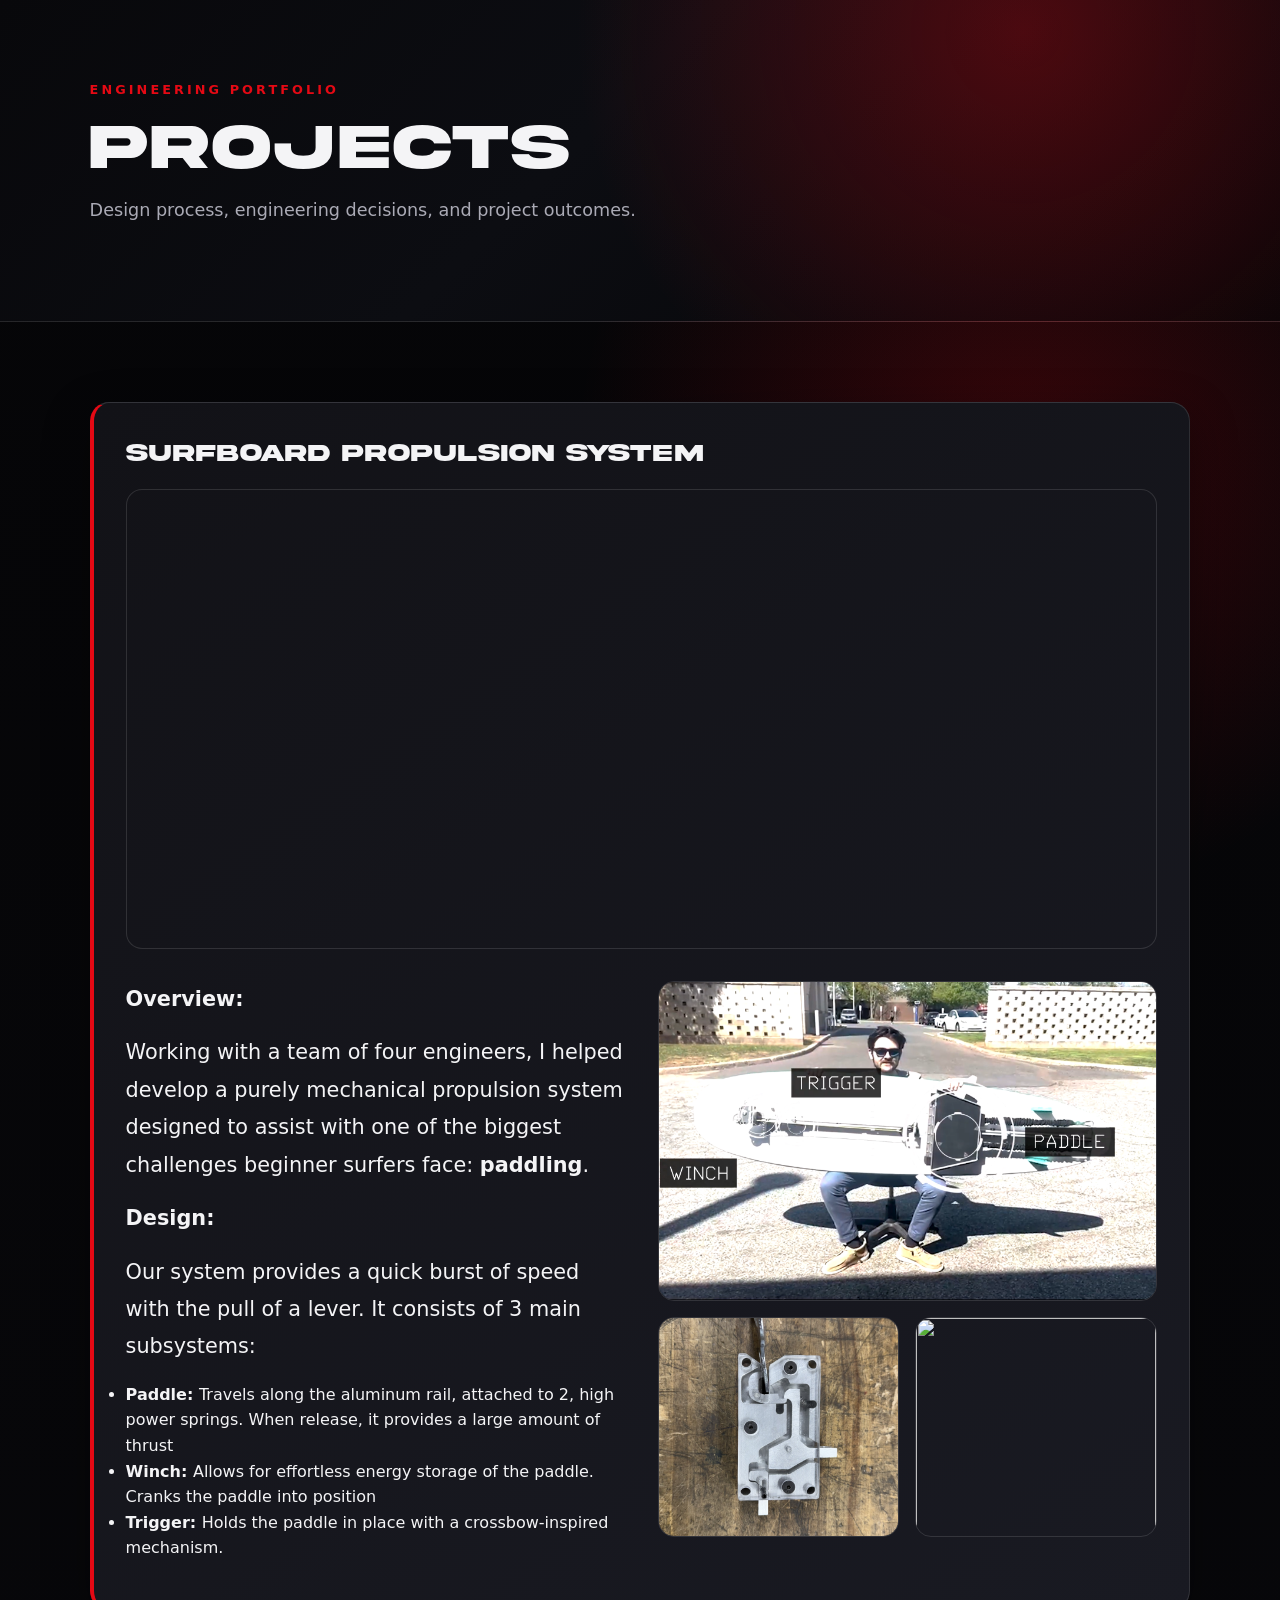
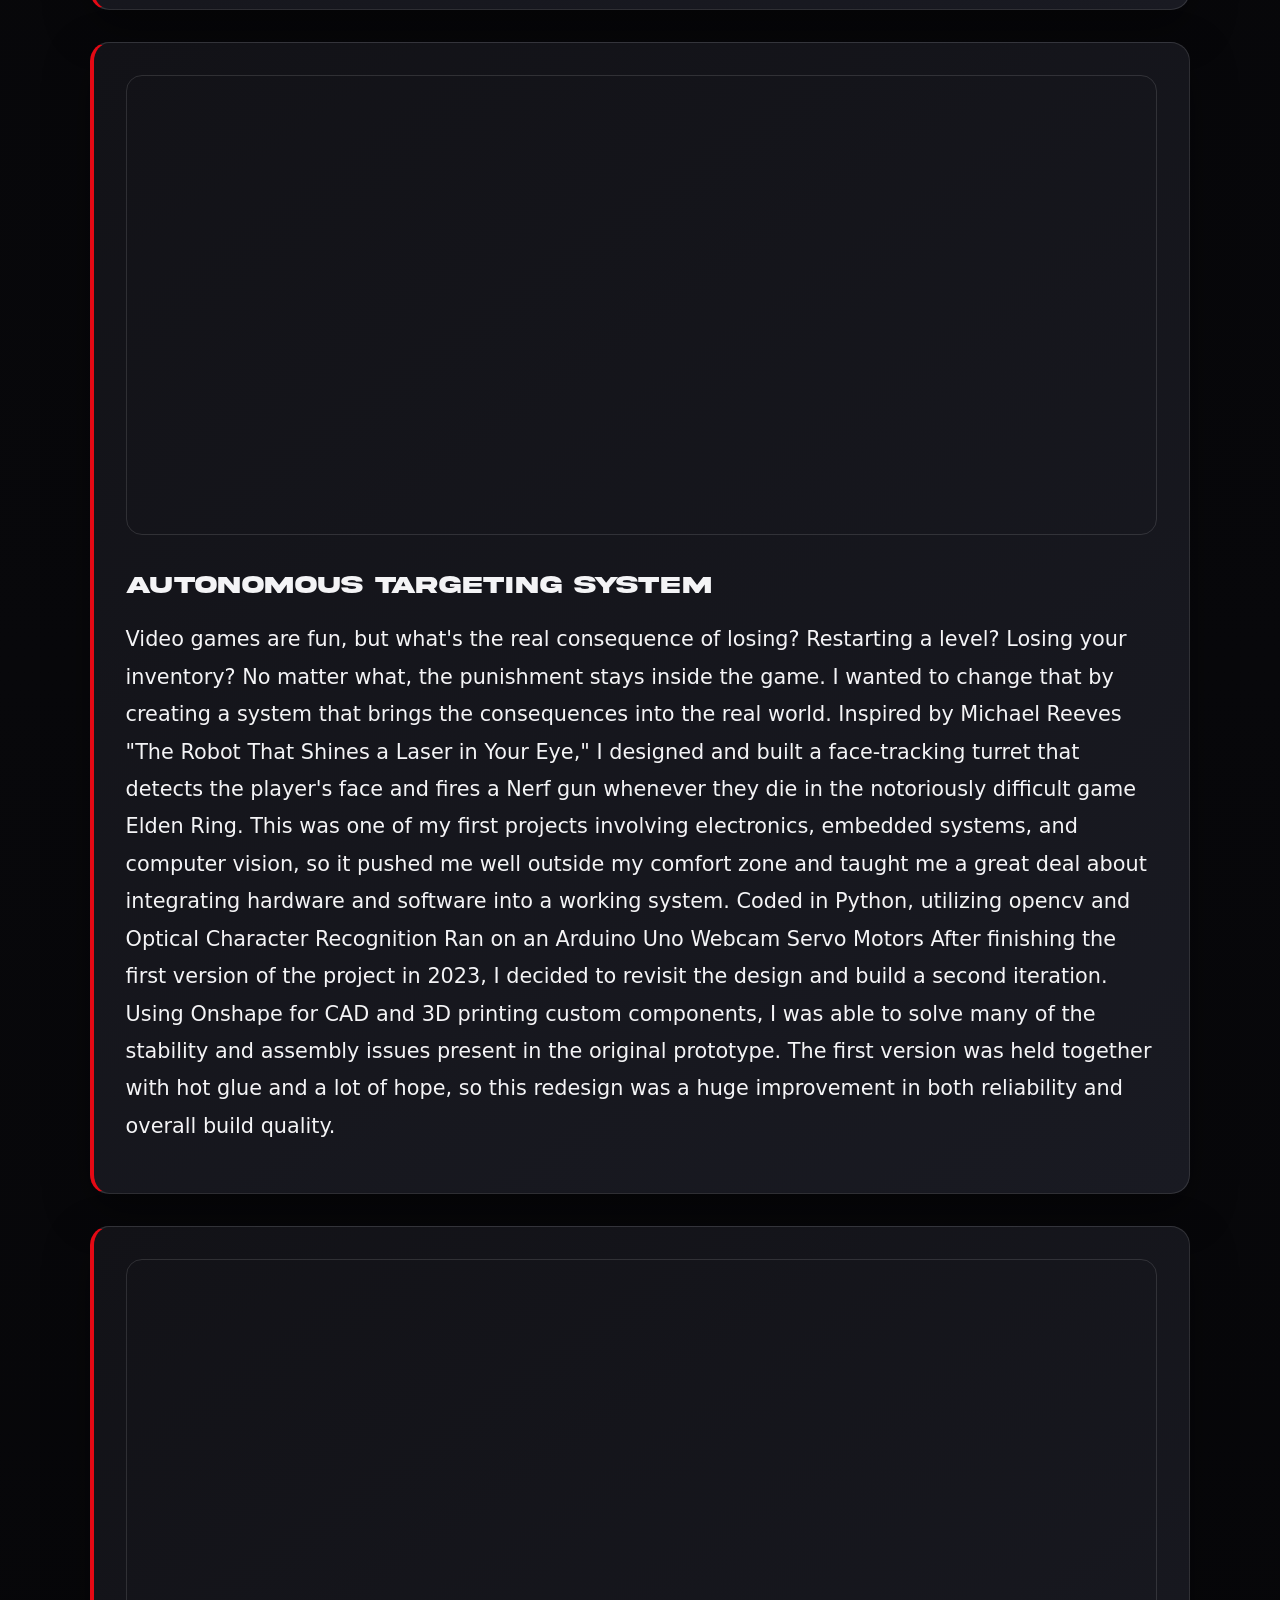
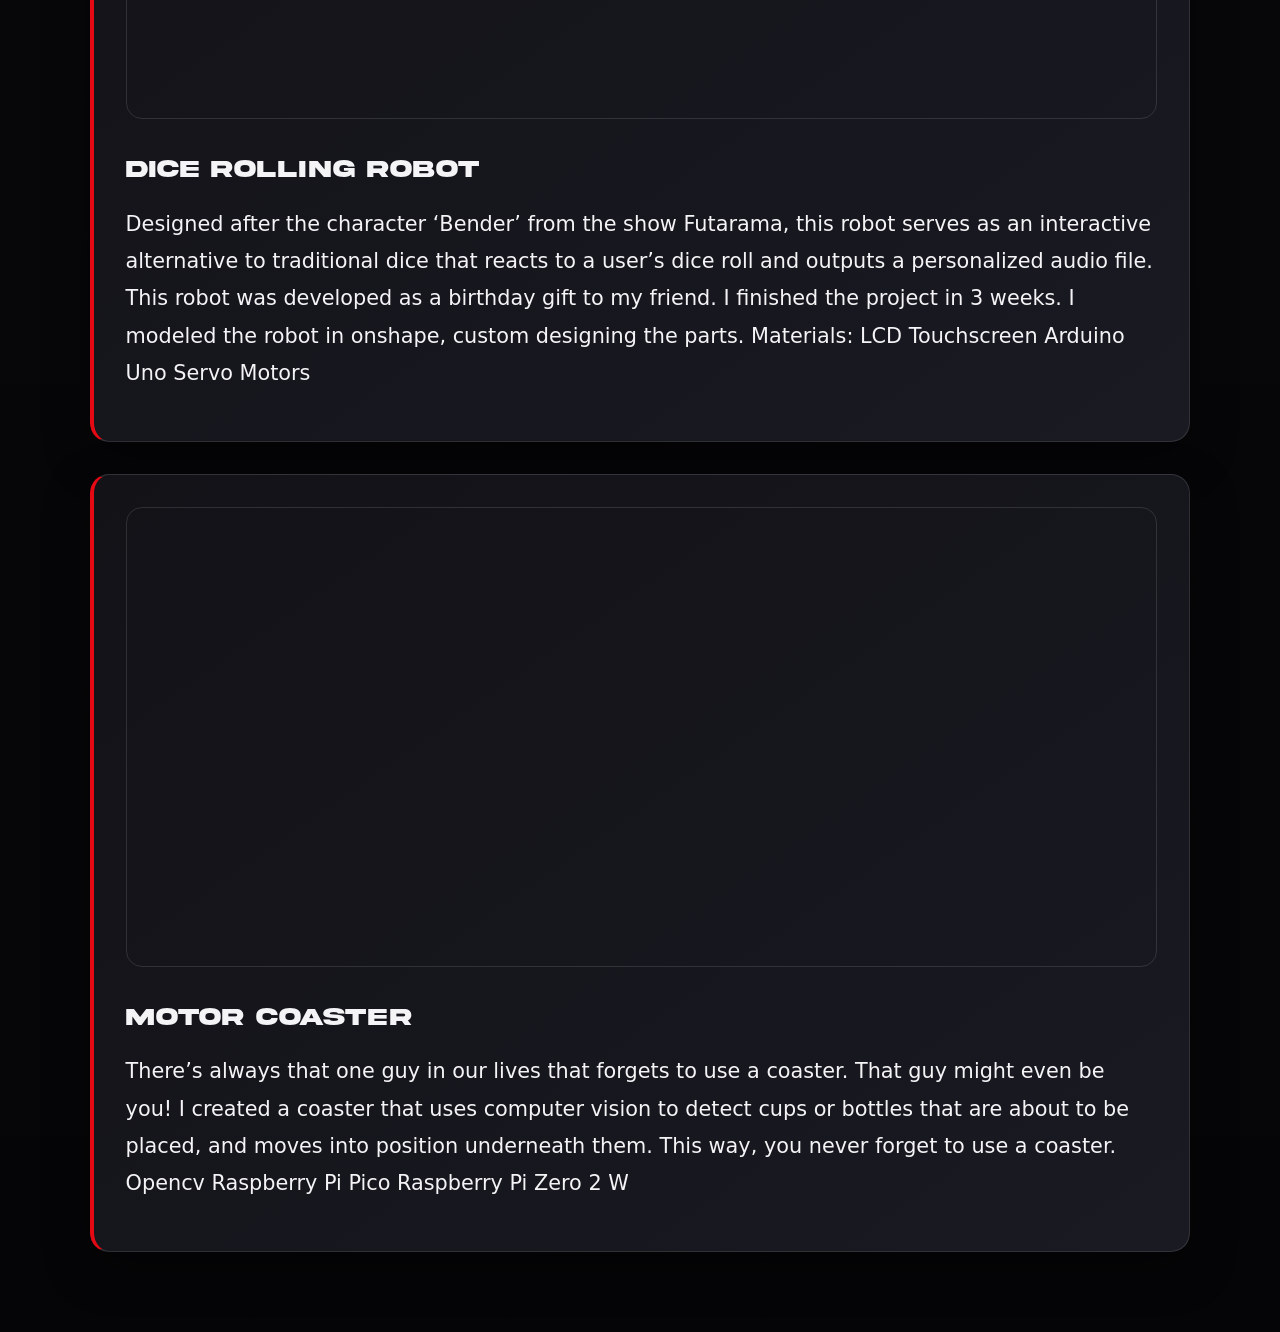
==== projects.html @ 2769101b "ProjectsPage" ====
<!DOCTYPE html>
<html lang="en">
<head>
    <meta charset="UTF-8">
    <meta name="viewport" content="width=device-width, initial-scale=1.0">
    <title>Project Details</title>
    <link rel="stylesheet" href="style.css">
</head>


<body>
    <header class="projects-hero">
    <div class="hero-content">
        <p class="eyebrow">Engineering Portfolio</p>
        <h1>Projects</h1>
        <p>Design process, engineering decisions, and project outcomes.</p>
    </div>

    
</header>
    <main class="project-details-page">

        <section class="project-detail" id="surfboard">
            <h2>Surfboard Propulsion System</h2>

             <div class="project-banner surfboard-banner"></div>

             <div class="project-content">

                 <div class="project-text">

            
            
             <p> <strong>
                Overview:
                </strong></p>

            <p>Working with a team of four engineers, I helped develop a purely mechanical propulsion system designed to assist with one of the biggest challenges beginner surfers face: <strong>paddling</strong>.
                </p>
            <p> <strong> Design: </strong> </p>

            <p>Our system provides a quick burst of speed with the pull of a lever. It consists of 3 main subsystems: 
               </p>

            <ul>
                <li>
                    <strong>Paddle: </strong> Travels along the aluminum rail, attached to 2, high power springs. When release, it provides a large amount of thrust
                </li>

                <li>
                    <strong>Winch: </strong> Allows for effortless energy storage of the paddle. Cranks the paddle into position 
                </li>

                <li>
                    <strong>Trigger: </strong> Holds the paddle in place with a crossbow-inspired mechanism.
                </li>

                </p>

            <p>
                </p>

                </div>

        <div class="project-media">

            <img class="img-subsystems" src="images/surfboard_subsystems.png">

            <img class="img-trigger" src="images/trigger.png">

            <img class="img-testing" src="images/testing.jpg">

        </div>

    </div>

</section>
        </section>

        <section class="project-detail" id="targeting">
            <div class = project-banner targeting-banner></div>
            <h2>Autonomous Targeting System</h2>
            <p>Video games are fun, but what's the real consequence of losing? Restarting a level? Losing your inventory? No matter what, the punishment stays inside the game. I wanted to change that by creating a system that brings the consequences into the real world. 
                Inspired by Michael Reeves "The Robot That Shines a Laser in Your Eye," I designed and built a face-tracking turret that detects the player's face and fires a Nerf gun whenever they die in the notoriously difficult game Elden Ring. This was one of my first projects involving electronics, embedded systems, and computer vision, so it pushed me well outside my comfort zone and taught me a great deal about integrating hardware and software into a working system.
                Coded in Python, utilizing opencv and Optical Character Recognition
                Ran on an Arduino Uno
                Webcam
                Servo Motors
                After finishing the first version of the project in 2023, I decided to revisit the design and build a second iteration. Using Onshape for CAD and 3D printing custom components, I was able to solve many of the stability and assembly issues present in the original prototype. The first version was held together with hot glue and a lot of hope, so this redesign was a huge improvement in both reliability and overall build quality.
</p>
        </section>

        <section class="project-detail" id="dice">
            <div class="project-banner dice-banner"></div>
            <h2>Dice Rolling Robot</h2>
            <p>Designed after the character ‘Bender’ from the show Futarama, this robot serves as an interactive alternative to traditional dice that reacts to a user’s dice roll and outputs a personalized audio file. 
                This robot was developed as a birthday gift to my friend. 
                I finished the project in 3 weeks. 
                I modeled the robot in onshape, custom designing the parts.
                Materials:
                LCD Touchscreen
                Arduino Uno
                Servo Motors
                </p>
        </section>

        <section class="project-detail" id="coaster">
            <div class="project-banner coaster-banner"></div>
            <h2>Motor Coaster</h2>
            <p>There’s always that one guy in our lives that forgets to use a coaster. That guy might even be you! I created a coaster that uses computer vision to detect cups or bottles that are about to be placed, and moves into position underneath them. This way, you never forget to use a coaster.
Opencv
Raspberry Pi Pico
Raspberry Pi Zero 2 W
</p>
        </section>

    </main>
</body>
</html>
---- style.css ----
/*
  AKIRA FONT SETUP
  Put your font file here:
  fonts/Akira Expanded Demo.otf

  The filename must match exactly.
*/
@font-face {
  font-family: 'Akira';
  src: url('./fonts/Akira Expanded Demo.otf') format('opentype');
  font-weight: normal;
  font-style: normal;
  font-display: swap;
}

:root {
  --bg: #050507;
  --panel: #101014;
  --panel-2: #17171d;
  --text: #f4f4f6;
  --muted: #aaaab5;
  --red: #e50914;
  --red-dark: #5d0208;
  --line: rgba(255,255,255,0.12);
  --font-display: 'Akira', Impact, Haettenschweiler, 'Arial Black', sans-serif;
  --font-body: Inter, system-ui, -apple-system, BlinkMacSystemFont, 'Segoe UI', sans-serif;
}

* {
  box-sizing: border-box;
  margin: 0;
  padding: 0;
}

html {
  scroll-behavior: smooth;
}

body {
  font-family: var(--font-body);
  background:
    radial-gradient(circle at 80% 10%, rgba(229, 9, 20, 0.22), transparent 28rem),
    linear-gradient(180deg, #050507 0%, #08080b 50%, #050507 100%);
  color: var(--text);
  line-height: 1.6;
}

a {
  color: inherit;
  text-decoration: none;
}

/* HERO */

.hero {
  min-height: 100vh;
  padding: 2rem 7vw 4rem;
  display: flex;
  flex-direction: column;
  justify-content: space-between;
  background:
    radial-gradient(circle at 80% 10%, rgba(229, 9, 20, 0.3), transparent 28rem),
    linear-gradient(135deg, #08080b 0%, #0c0d12 45%, #050507 100%);
  border-bottom: 1px solid var(--line);
}

.nav {
  display: flex;
  justify-content: space-between;
  align-items: center;
  gap: 1rem;
}

.nav h1 {
  font-family: var(--font-display);
  font-size: clamp(1.15rem, 2vw, 1.6rem);
  letter-spacing: 0.08em;
  text-transform: uppercase;
}

.nav a {
  color: var(--red);
  text-transform: uppercase;
  letter-spacing: 0.2em;
  font-size: 0.8rem;
  font-weight: 800;
}

.hero-content {
  max-width: 720px;
  margin: auto 0 2rem;
}

.eyebrow {
  color: var(--red);
  text-transform: uppercase;
  letter-spacing: 0.24em;
  font-size: 0.8rem;
  font-weight: 800;
  margin-bottom: 1rem;
}

.hero h2 {
  font-family: var(--font-display);
  font-size: clamp(2.2rem, 4vw, 3.4rem);
  line-height: 1.05;
  margin-bottom: 1rem;
  text-transform: uppercase;
}

.hero-content p:last-child {
  color: var(--muted);
  font-size: 1.05rem;
  max-width: 640px;
}

/* PROJECTS */

.projects-section {
  padding: 5rem 7vw 3rem;
}

.section-heading {
  margin-bottom: 2rem;
}

.section-heading h2 {
  font-family: var(--font-display);
  font-size: clamp(1.8rem, 3.2vw, 2.6rem);
  margin-top: 0.5rem;
  text-transform: uppercase;
}

.project-grid {
  display: grid;
  grid-template-columns: repeat(2, minmax(0, 1fr));
  gap: 1.25rem;
  max-width: 1200px;
  margin: 0 auto;
}

.project-card {
  position: relative;
  display: flex;
  flex-direction: column;
  min-height: auto;
  background: linear-gradient(145deg, #121217 0%, #191a22 100%);
  border: 1px solid rgba(255,255,255,0.1);
  border-left: 4px solid var(--red);
  border-radius: 1.2rem;
  overflow: hidden;
  box-shadow: 0 16px 46px rgba(0, 0, 0, 0.35);
  transition: transform 0.25s ease, border-color 0.25s ease, box-shadow 0.25s ease;
}

.project-card::before {
  content: '';
  position: absolute;
  inset: 0;
  z-index: 4;
  background:
    linear-gradient(135deg, rgba(255,255,255,0.05), transparent 35%),
    repeating-linear-gradient(
      45deg,
      rgba(229, 9, 20, 0.1) 0 1px,
      transparent 1px 12px
    );
  mix-blend-mode: screen;
  opacity: 0.9;
  pointer-events: none;
}

.project-card:hover {
  transform: translateY(-8px);
  border-color: rgba(229, 9, 20, 0.65);
  box-shadow: 0 24px 70px rgba(0,0,0,0.55), 0 0 40px rgba(229,9,20,0.24);
}

/* Image panel */

.project-image {
  position: relative;
  height: 270px;
  margin: 1rem 1rem 0;
  overflow: hidden;
  isolation: isolate;
  border: 1px solid rgba(255,255,255,0.12);
  border-radius: 1rem 1rem 0.8rem 0.8rem;
  background:
    linear-gradient(135deg, rgba(229, 9, 20, 0.22), transparent 60%),
    repeating-linear-gradient(45deg, #17171f 0 14px, #101016 14px 28px);
  box-shadow:
    inset 0 0 0 1px rgba(255,255,255,0.04),
    0 10px 24px rgba(0, 0, 0, 0.24);
}

.project-gallery {
  position: absolute;
  inset: 0;
  display: grid;
  grid-template-columns: repeat(3, 1fr);
  z-index: 1;
}

.project-gallery img {
  width: 100%;
  height: 100%;
  object-fit: cover;
  display: block;
}

/* Red/dark overlay over the images */
.project-image::before {
  content: "";
  position: absolute;
  inset: 0;
  z-index: 2;
  background:
    linear-gradient(
      115deg,
      rgba(229,9,20,.72) 0%,
      rgba(120,10,25,.45) 45%,
      rgba(8,8,12,.82) 100%
    );
  pointer-events: none;
  transition: opacity 0.25s ease;
}

/* Diagonal stripe overlay */
.project-image::after {
  content: "";
  position: absolute;
  inset: 0;
  z-index: 3;
  background:
    repeating-linear-gradient(
      45deg,
      rgba(255,255,255,.05) 0px,
      rgba(255,255,255,.05) 12px,
      transparent 12px,
      transparent 28px
    );
  pointer-events: none;
  transition: opacity 0.25s ease;
}

.project-image span {
  position: absolute;
  left: 24px;
  bottom: 20px;
  z-index: 5;
  font-family: var(--font-display);
  font-size: 0.95rem;
  letter-spacing: 0.14em;
  text-transform: uppercase;
  color: #fff;
}

/* Shared project card GIF hover behavior
   - Side still images show by default.
   - Side animated GIFs fade in on card hover.
   - The red gradient and diagonal stripe overlay fade out on card hover.
   This is the same behavior originally used on the dice roller card,
   now applied to every project card that uses the gallery-left/right classes.
*/

.project-card .project-gallery {
  grid-template-columns: repeat(3, 1fr);
}

.project-card .gallery-left-still,
.project-card .gallery-right-still,
.project-card .gallery-center,
.project-card .gallery-left-anim,
.project-card .gallery-right-anim {
  grid-row: 1;
  transition: opacity 0.25s ease, transform 0.25s ease;
}

.project-card .gallery-left-still,
.project-card .gallery-left-anim {
  grid-column: 1;
}

.project-card .gallery-center {
  grid-column: 2;
  object-fit: contain;
  padding: 0.35rem;
}

.surf-center {
  transform: scale(1.3) rotate(-25deg) translateX(-5px);
}

.dice-center {
  transform: scale(1.2) translateY(-15px);
}

.target-center {
  transform: scale(1.5) translateY(-15px);
}

.coaster-center {
  transform: scale(1.35) translateY(-10px) translateX(-5px);
}

.project-card .gallery-right-still,
.project-card .gallery-right-anim {
  grid-column: 3;
}

.project-card .gallery-left-anim,
.project-card .gallery-right-anim {
  opacity: 0;
}

.project-card:hover .gallery-left-still,
.project-card:hover .gallery-right-still {
  opacity: 0;
}

.project-card:hover .gallery-left-anim,
.project-card:hover .gallery-right-anim {
  opacity: 1;
}

.project-card:hover .project-image::before,
.project-card:hover .project-image::after {
  opacity: 0;
}

/* Project text */

.project-info {
  position: relative;
  z-index: 5;
  padding: 1.35rem 1.4rem 1.5rem;
}

.project-info h3 {
  font-family: var(--font-display);
  font-size: 1.2rem;
  line-height: 1.15;
  margin-bottom: 0.7rem;
  text-transform: uppercase;
}

.project-info p {
  color: var(--muted);
  margin-bottom: 0.9rem;
}

.project-info a {
  color: var(--red);
  text-transform: uppercase;
  letter-spacing: 0.16em;
  font-size: 0.8rem;
  font-weight: 800;
}


/* =========================
   SKILLS
========================= */

/* PROJECTS PAGE HEADER */

.projects-hero {
    padding: 5rem 7vw 4rem;
    border-bottom: 1px solid var(--line);

    background:
        radial-gradient(circle at 80% 10%, rgba(229, 9, 20, 0.3), transparent 28rem),
        linear-gradient(135deg, #08080b 0%, #0c0d12 45%, #050507 100%);
}

.projects-hero h1 {
    font-family: var(--font-display);
    font-size: clamp(2.5rem, 5vw, 4rem);
    text-transform: uppercase;
    line-height: 1;
    margin-bottom: 1rem;
}

.projects-hero p:last-child {
    color: var(--muted);
    max-width: 700px;
    font-size: 1.1rem;
}

.skills-section {
    padding: 5rem 7vw;
    border-top: 1px solid var(--line);
    margin-top: 2rem;
}

.skills-grid {
    max-width: 1200px;
    margin: 2rem auto 0;
}

.skill-card {
    background: linear-gradient(145deg, #121217 0%, #191a22 100%);
    border: 1px solid rgba(255,255,255,.1);
    border-left: 4px solid var(--red);
    border-radius: 1.2rem;
    padding: 2rem;
    box-shadow: 0 16px 46px rgba(0,0,0,.35);
}

.skill-card h3 {
    font-family: var(--font-display);
    font-size: 1.2rem;
    text-transform: uppercase;
    margin-bottom: 1.5rem;
}

.skill-card p {
    color: var(--muted);
    margin-bottom: 1rem;
    font-size: 1.5rem;
    line-height: 1.7;
}

.skill-card strong {
    color: var(--text);
}

/* FOOTER */

footer {
  padding: 2rem 7vw;
  color: var(--muted);
  border-top: 1px solid var(--line);
}

/* RESPONSIVE */

@media (max-width: 800px) {
  .hero {
    padding: 1.4rem 5vw 3rem;
  }

  .nav {
    flex-direction: column;
    align-items: flex-start;
  }

  .hero-content {
    margin-top: 2rem;
  }

  .projects-section,
  .details-section {
    padding-left: 5vw;
    padding-right: 5vw;
  }

  .project-grid {
    grid-template-columns: 1fr;
  }
}


/* PROJECT DETAILS PAGE */

.project-details-page {
    padding: 5rem 7vw;
    display: grid;
    gap: 2rem;
}

.project-details-page .project-detail {
    padding: 2rem;
    border: 1px solid rgba(255,255,255,0.12);
    border-left: 4px solid var(--red);
    border-radius: 1.2rem;
    background: linear-gradient(145deg, #121217 0%, #191a22 100%);
    box-shadow: 0 16px 46px rgba(0,0,0,.35);
}

.project-details-page .project-detail h2 {
    font-family: var(--font-display);
    text-transform: uppercase;
    margin-bottom: 1rem;
}

.project-details-page .project-detail p {
    
    font-size: 1.3rem;
    line-height: 1.8;
    margin-bottom: 1rem;
}

.project-banner {
    width: 100%;
    height: 460px;
    border-radius: 1rem;
    margin-bottom: 2rem;

    background-size: cover;
    background-position: center;
    background-repeat: no-repeat;

    border: 1px solid rgba(255,255,255,.12);
}

.surfboard-banner {
    background-image: url('./images/surfboard_banner.gif');
}


/* Project Detail Layouts  Columns*/

.project-content {
    display: grid;
    grid-template-columns: 1fr 1fr;
    gap: 2rem;
    align-items: start;
}

/* Project media */

.project-media {
    display: grid;
    grid-template-columns: repeat(2, 1fr);
    gap: 1rem;
}

.project-media img {
    width: 100%;
    margin-top: 0;
    border-radius: 1rem;
    border: 1px solid rgba(255,255,255,.12);
    object-fit: cover;
}

/* Individual image classes */

.img-subsystems {
    grid-column: 1 / -1;
    height: 320px;
}

.img-trigger {
    height: 220px;
}

.img-testing {
    height: 220px;
}

/* Add future images like:
.img-cad { grid-column: 1 / -1; height: 250px; }
.img-render { height: 200px; }
*/

/* LAYOUTS REMOVED */





.media-layout-a .media-small {
    height: 220px;
}
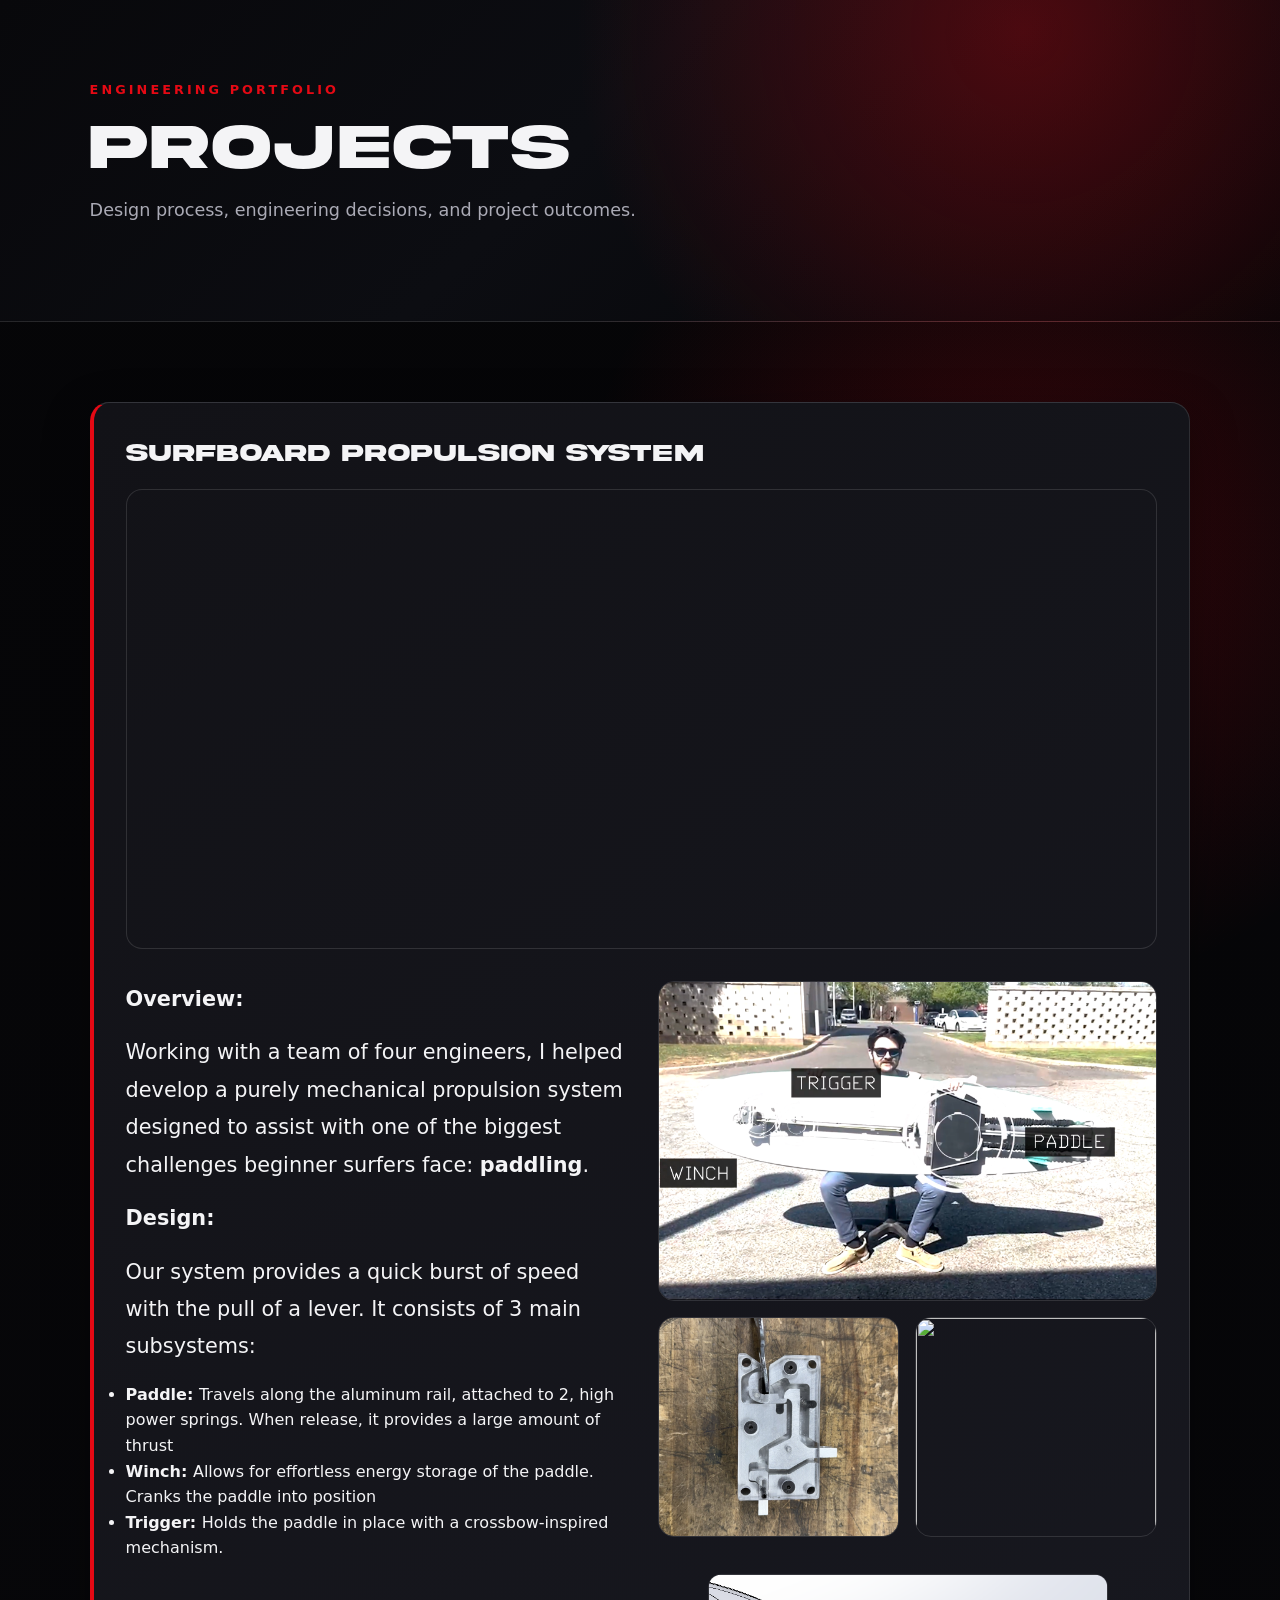
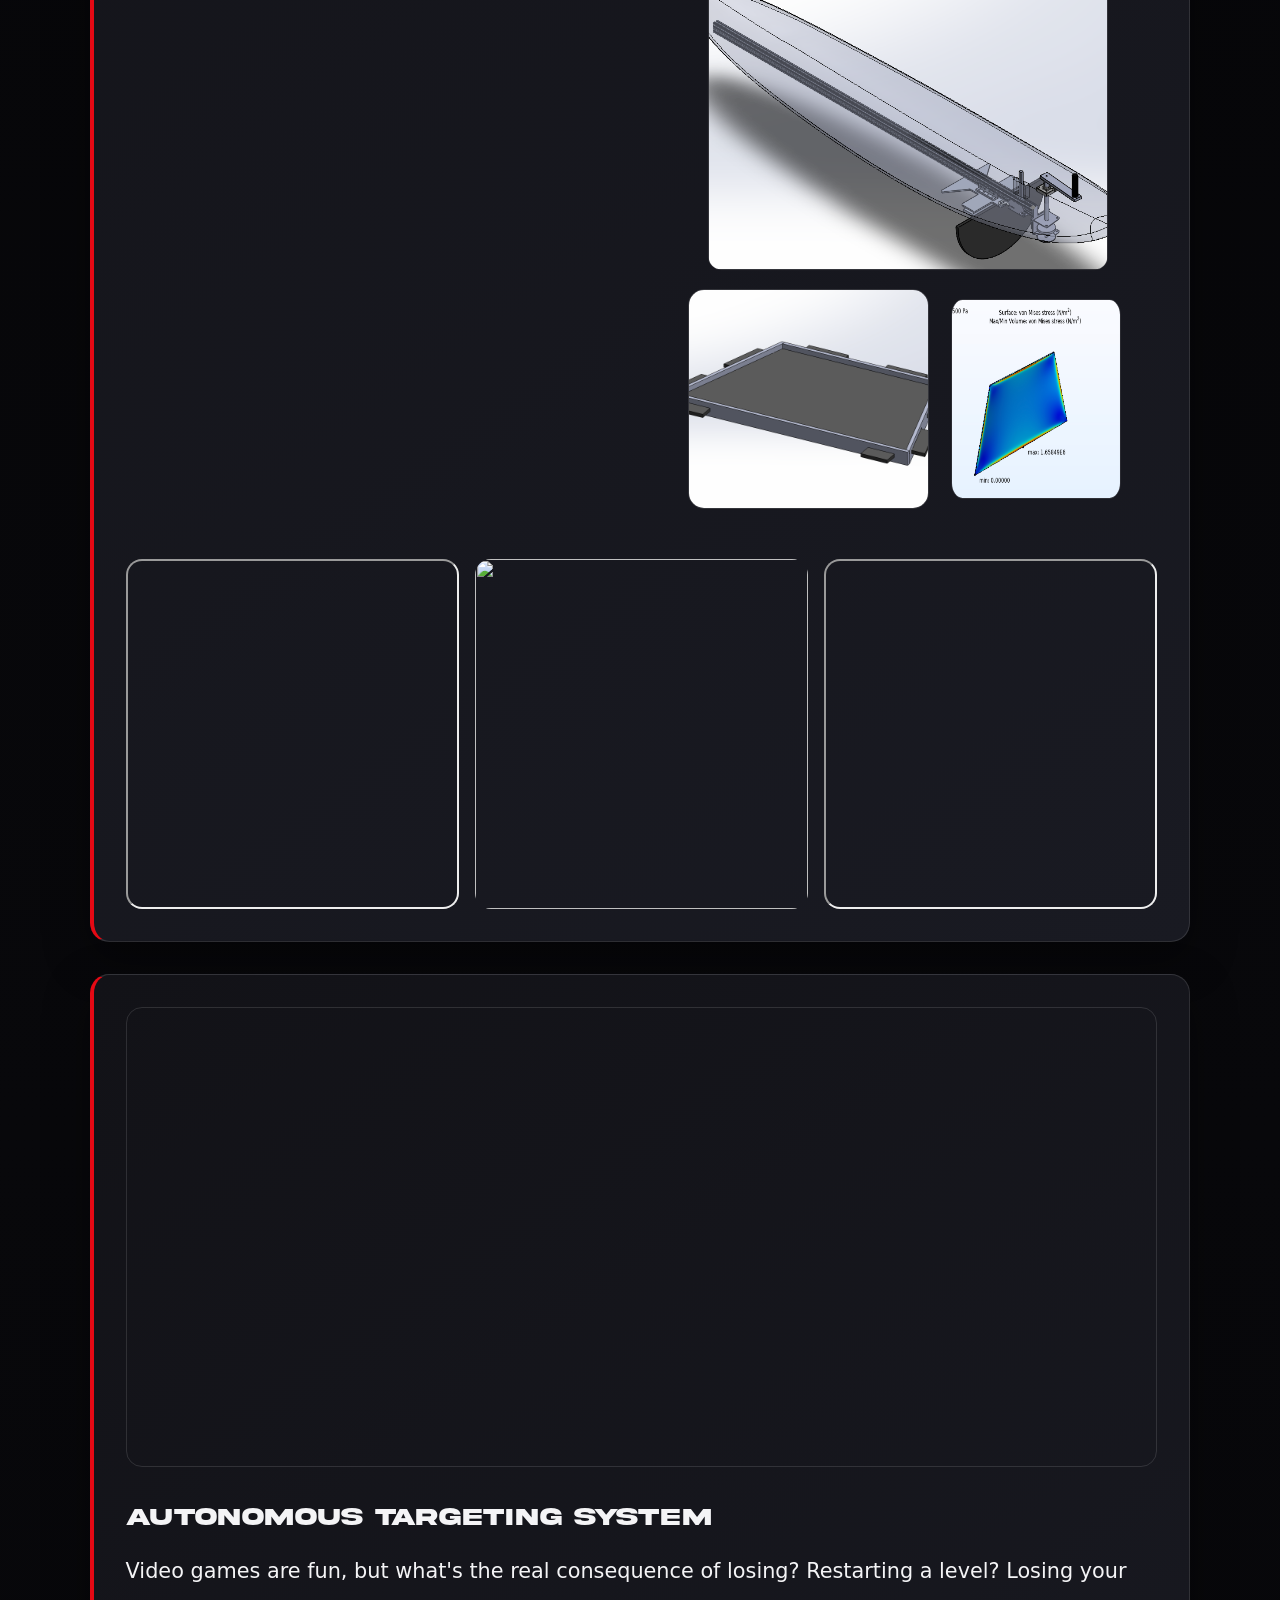
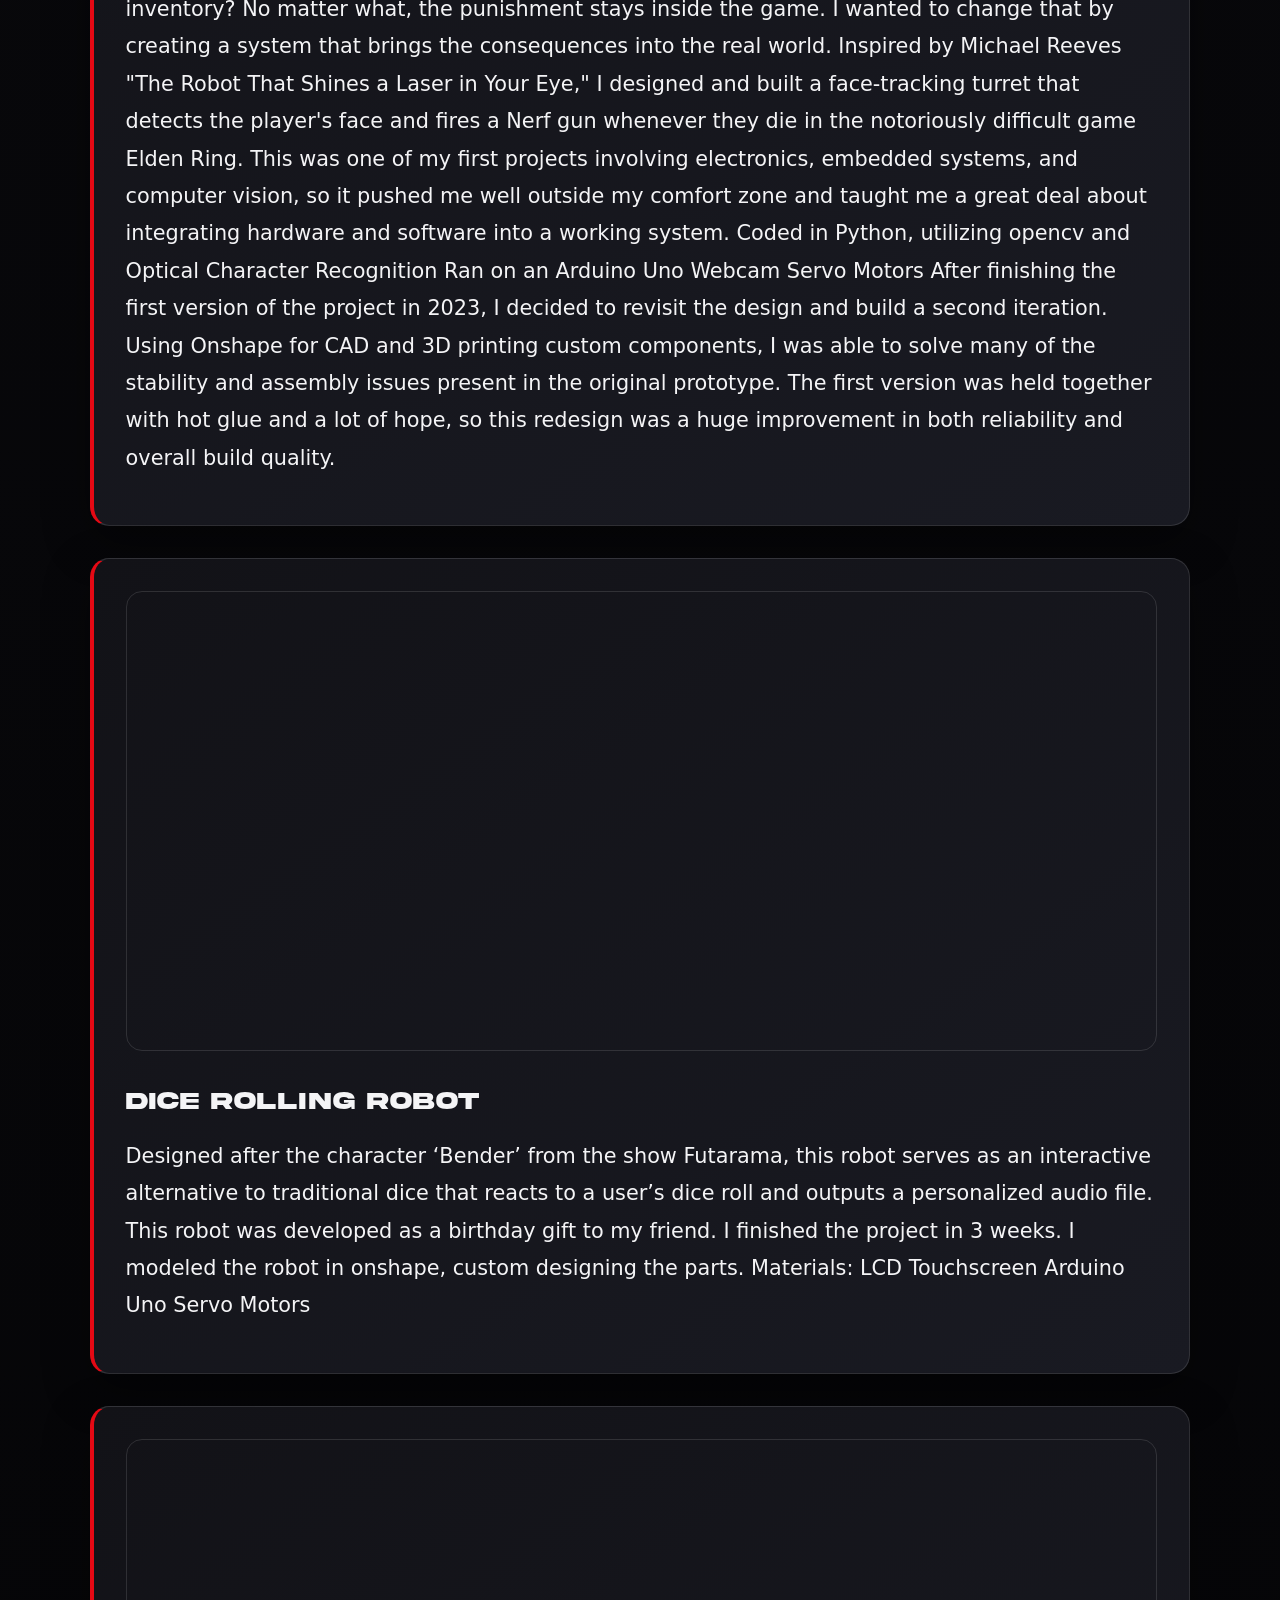
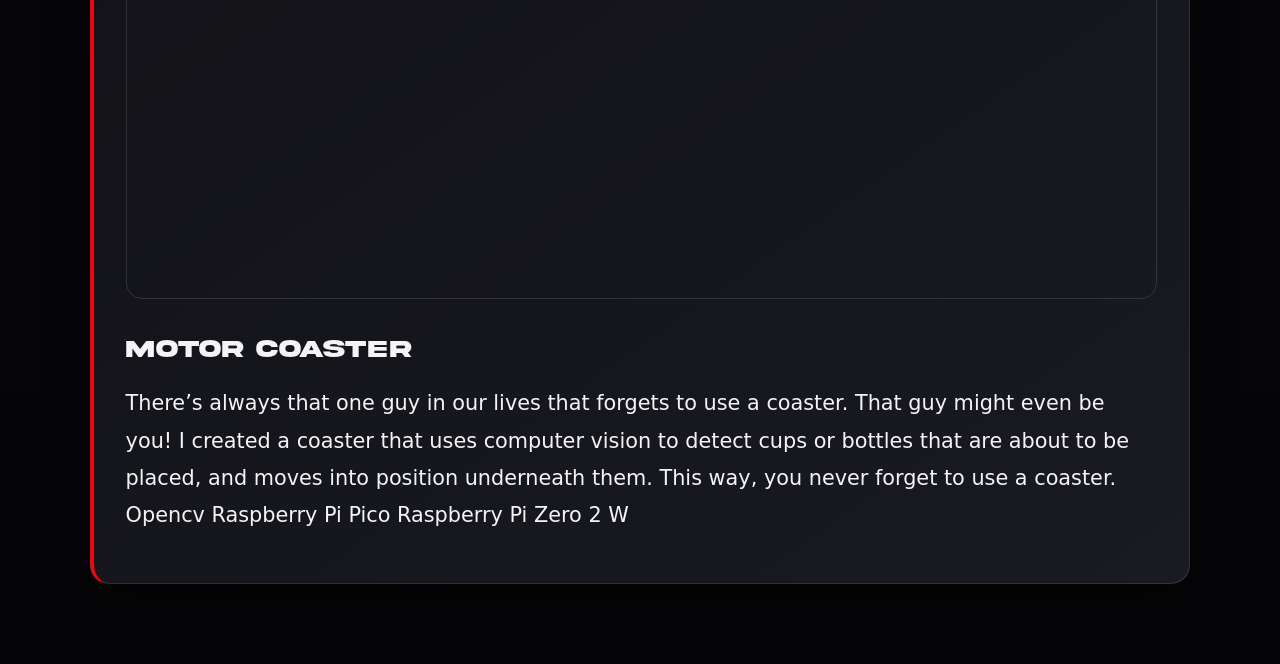
==== commit 5628dcda: "surfboard_videos" ====
--- a/projects.html
+++ b/projects.html
@@ -67,12 +67,44 @@
             <img class="img-subsystems" src="images/surfboard_subsystems.png">
 
             <img class="img-trigger" src="images/trigger.png">
+             
+            <img class="img-winch" src ="images/winch.png">
 
-            <img class="img-testing" src="images/testing.jpg">
+            <img class = "img-CAD_Surfboard" src="images/CAD surfboard.png">
+
+            <img class = "img-CAD_Paddle" src="images/CAD paddle.png">
+
+            <img class = "img-Stress_Paddle" src = "images/paddle stress.png">
 
         </div>
+        
 
     </div>
+
+    <div class="project-surfboard-bottom">
+
+    <iframe
+
+        class="video-demo"
+        src="https://www.youtube.com/embed/m4OIKzZjlNc"
+        allowfullscreen>
+
+        </iframe>
+
+
+        <img class="img-testing" src="images/surfboard_motion.gif">
+
+    <iframe
+    
+        class="video-demo"
+        src="https://www.youtube.com/embed/9av-HY3cULw"
+        allowfullscreen>
+
+        </iframe>
+
+
+</div>
+
 
 </section>
         </section>
--- a/style.css
+++ b/style.css
@@ -293,7 +293,7 @@
 }
 
 .dice-center {
-  transform: scale(1.2) translateY(-15px);
+  transform: scale(1.2) translateY(-13px);
 }
 
 .target-center {
@@ -546,21 +546,56 @@
     height: 220px;
 }
 
+.img-winch {
+  height: 220px;
+}
+
+.img-CAD_Surfboard {
+  grid-column: 1 / -1;
+  transform: scale(0.8) translateY(-20px);
+  height: 370px;
+}
+
+.img-CAD_Paddle {
+height: 220px;
+transform: translateY(-50px) translateX(30px);
+}
+
+.img-Stress_Paddle {
+  height: 200px;
+  transform: scaleX(0.7) translateY(-40px);
+}
+
+.img-surfboard_test {
+  grid-column: 1 / -1;
+  height: 320px;
+  transform: translateY(-50px);
+}
+
+
+.project-surfboard-bottom {
+    display: grid;
+    grid-template-columns: repeat(3, 1fr);
+    gap: 1rem;
+}
+
+.video-demo,
+.video-testing,
 .img-testing {
-    height: 220px;
-}
+    width: 100%;
+    height: 350px;   /* Adjust until you're happy */
+    border-radius: 1rem;
+}
+
+
+.img-testing{
+  
+   object-fit: cover;
+}
+
+
 
 /* Add future images like:
 .img-cad { grid-column: 1 / -1; height: 250px; }
 .img-render { height: 200px; }
 */
-
-/* LAYOUTS REMOVED */
-
-
-
-
-
-.media-layout-a .media-small {
-    height: 220px;
-}
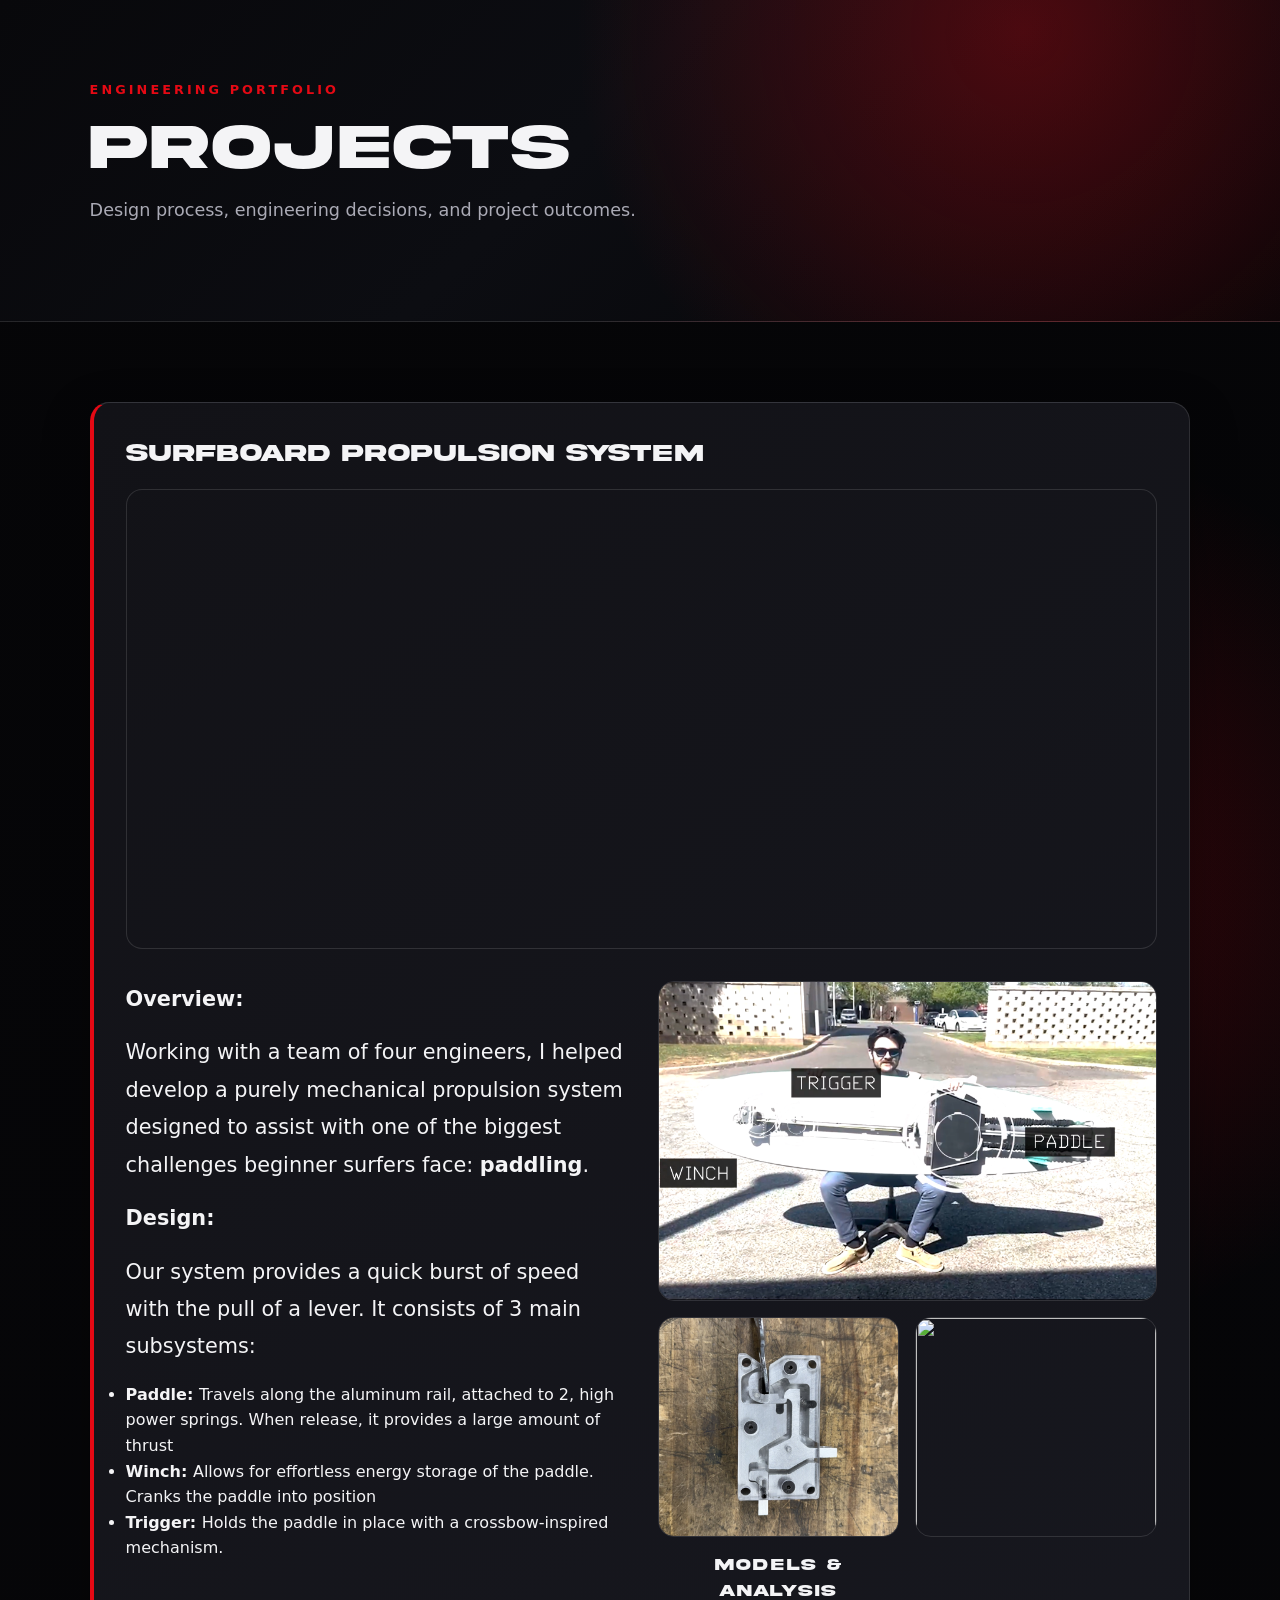
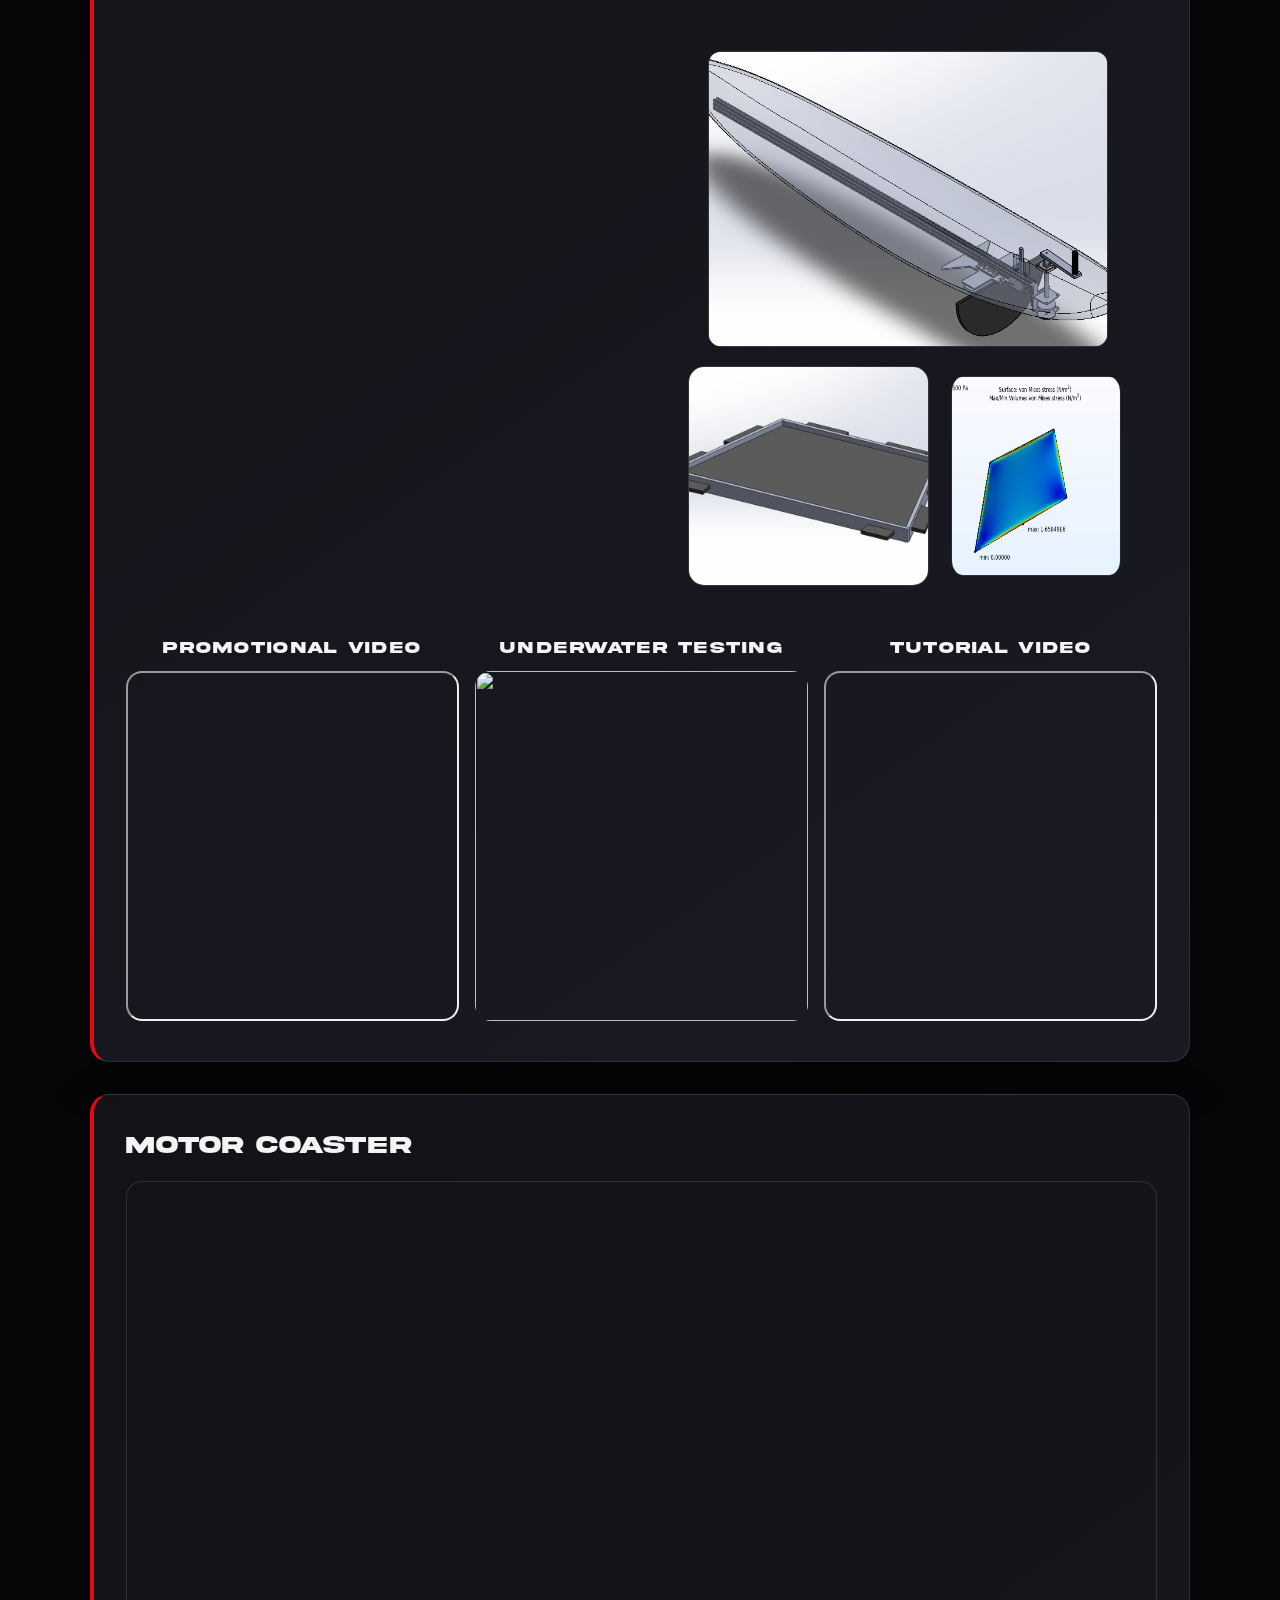
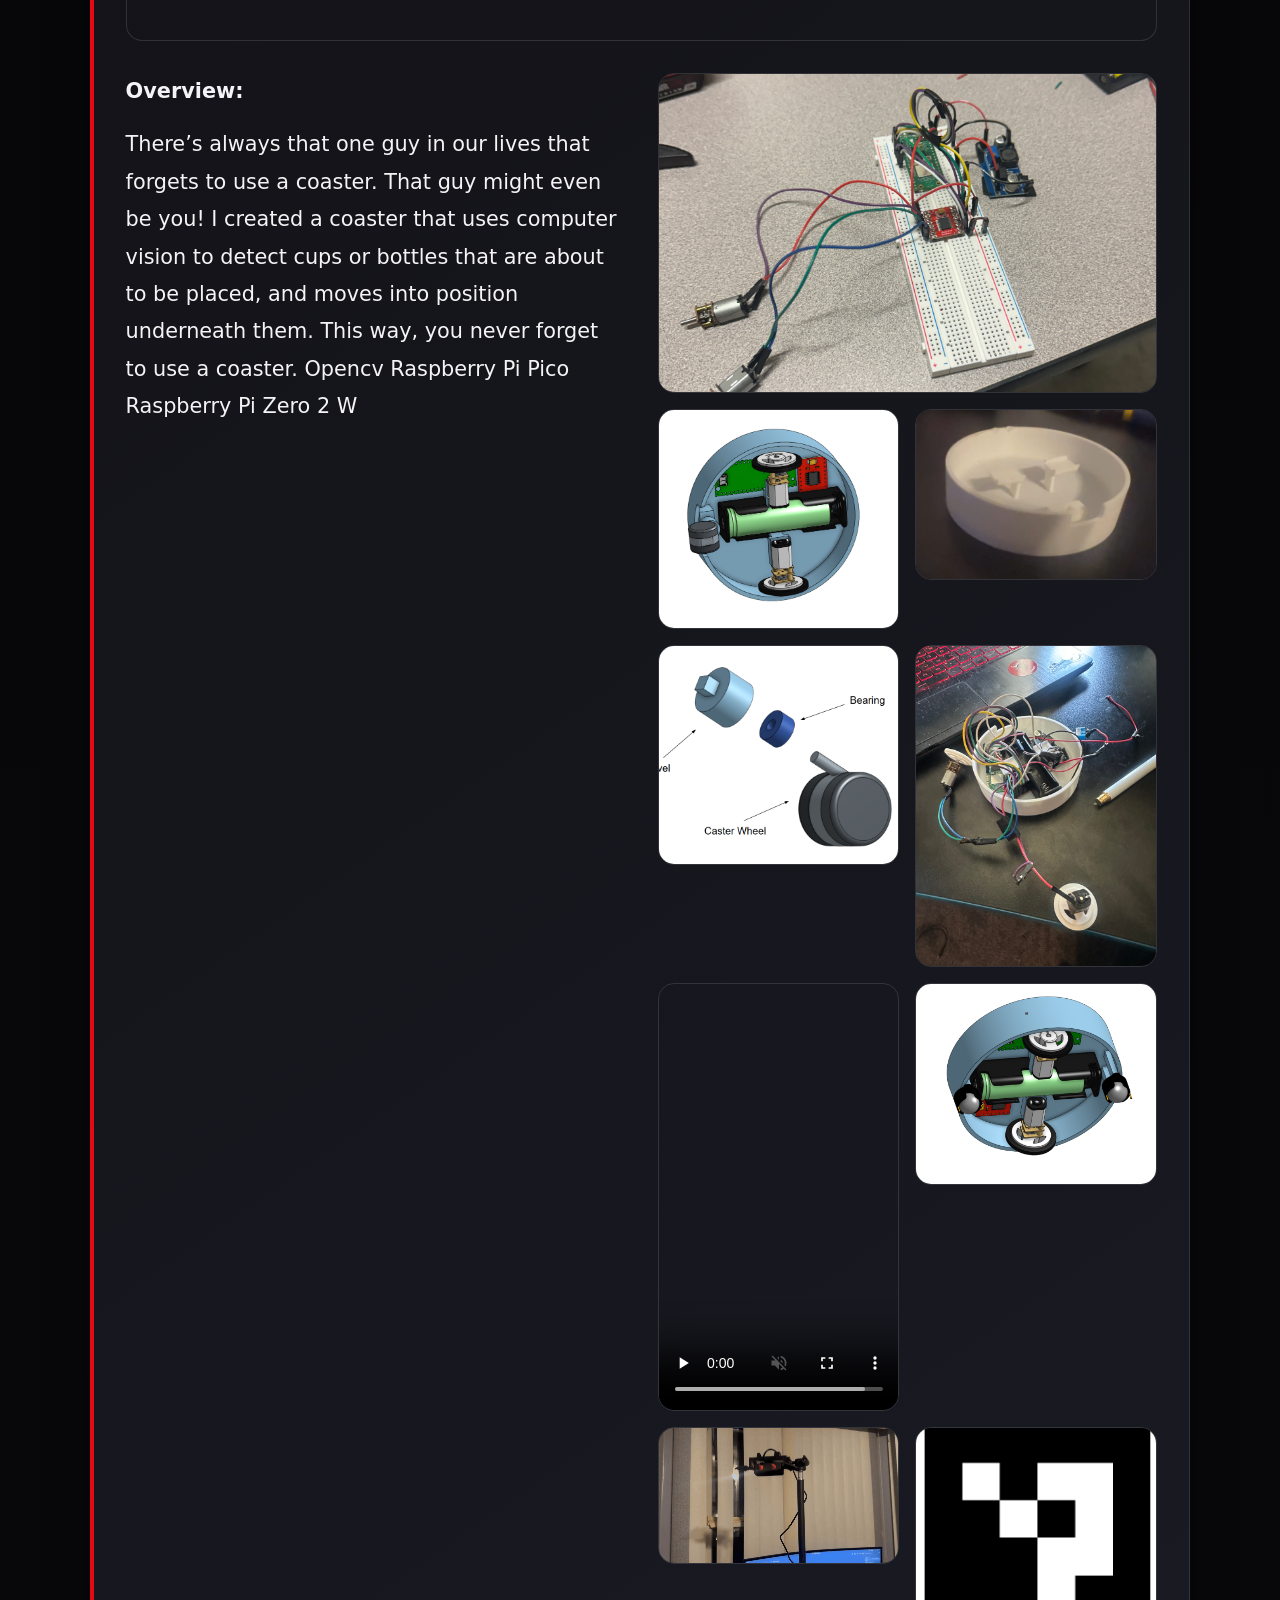
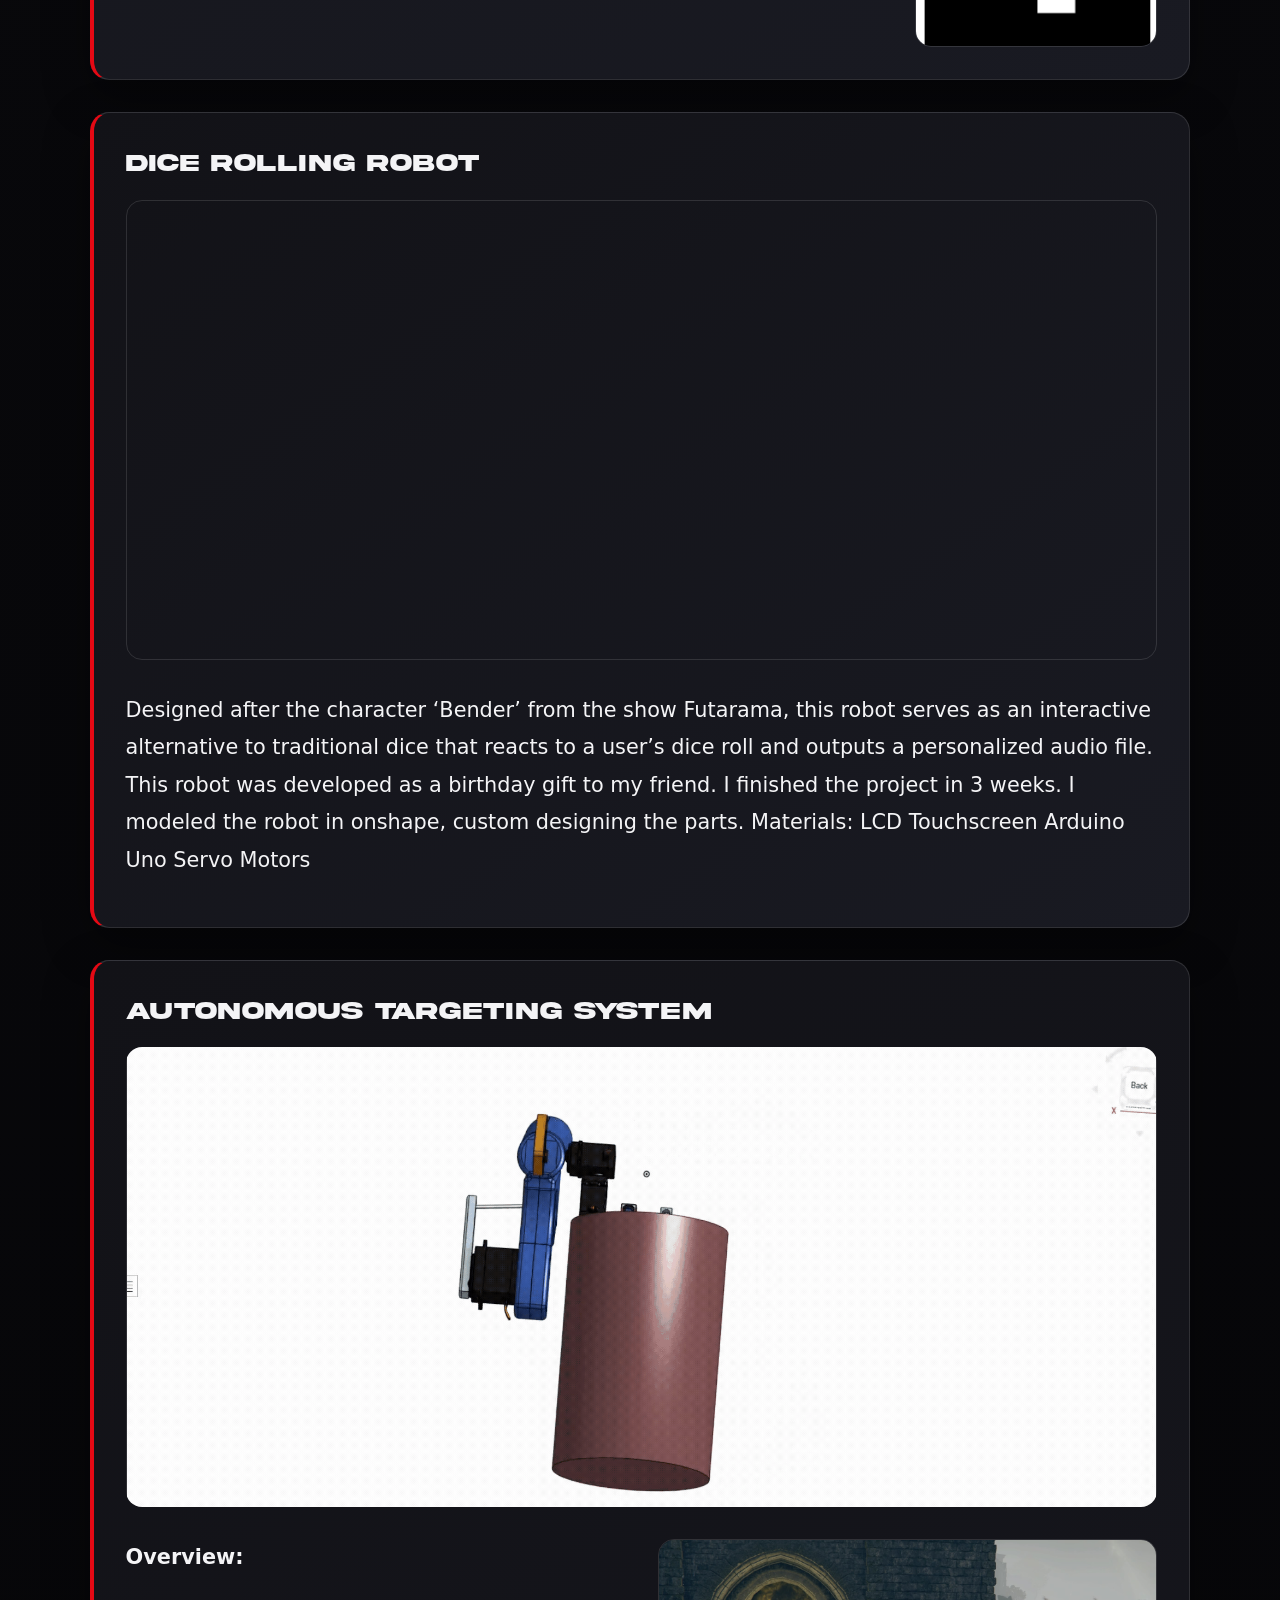
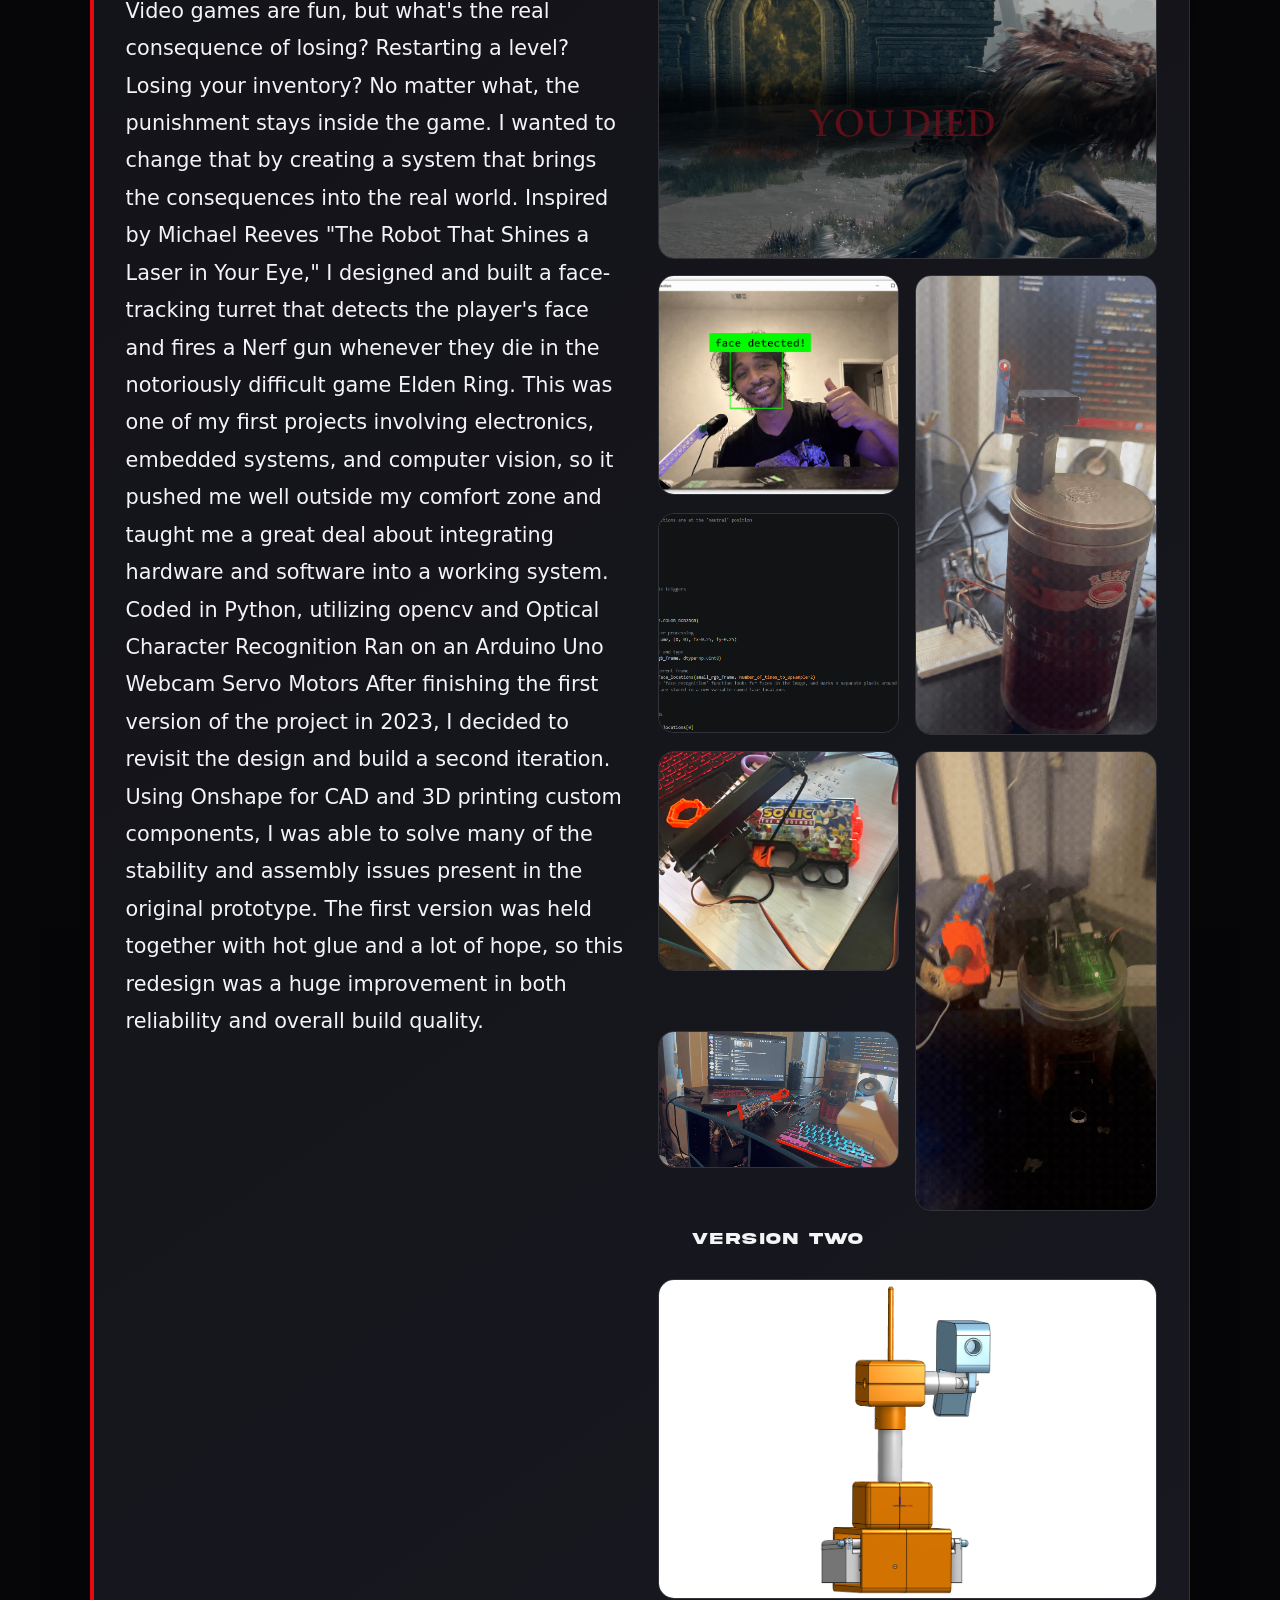
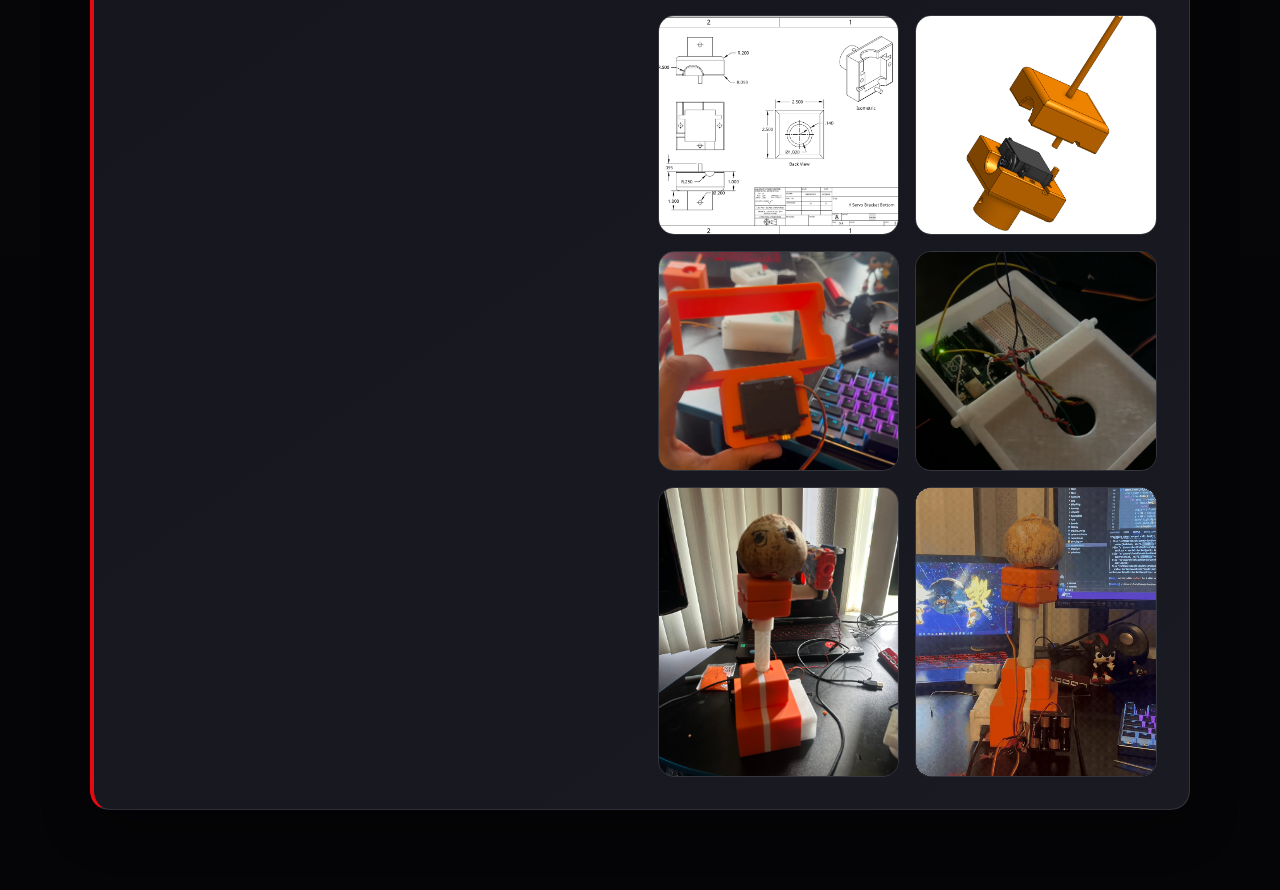
==== commit e4687c62: "WORK PLEASEEEEE" ====
--- a/projects.html
+++ b/projects.html
@@ -31,9 +31,7 @@
 
             
             
-             <p> <strong>
-                Overview:
-                </strong></p>
+             <p> <strong> Overview: </strong></p>
 
             <p>Working with a team of four engineers, I helped develop a purely mechanical propulsion system designed to assist with one of the biggest challenges beginner surfers face: <strong>paddling</strong>.
                 </p>
@@ -64,17 +62,21 @@
 
         <div class="project-media">
 
-            <img class="img-subsystems" src="images/surfboard_subsystems.png">
-
-            <img class="img-trigger" src="images/trigger.png">
+            <img class="img-subsystems" src="images/surfboard/surfboard_subsystems.png">
+
+            <img class="img-trigger" src="images/surfboard/trigger.png">
              
-            <img class="img-winch" src ="images/winch.png">
-
-            <img class = "img-CAD_Surfboard" src="images/CAD surfboard.png">
-
-            <img class = "img-CAD_Paddle" src="images/CAD paddle.png">
-
-            <img class = "img-Stress_Paddle" src = "images/paddle stress.png">
+            <img class="img-winch" src ="images/surfboard/winch.png">
+
+            <div class="title-item">
+                <h3>Models & Analysis</h3>
+            </div>
+
+            <img class = "img-CAD_Surfboard" src="images/surfboard/CAD surfboard.png">
+
+            <img class = "img-CAD_Paddle" src="images/surfboard/CAD paddle.png">
+
+            <img class = "img-Stress_Paddle" src = "images/surfboard/paddle stress.png">
 
         </div>
         
@@ -83,48 +85,112 @@
 
     <div class="project-surfboard-bottom">
 
-    <iframe
-
-        class="video-demo"
-        src="https://www.youtube.com/embed/m4OIKzZjlNc"
-        allowfullscreen>
-
+   <div class="media-item">
+        <h3>Promotional Video</h3>
+
+        <iframe
+            class="video-demo"
+            src="https://www.youtube.com/embed/m4OIKzZjlNc"
+            allowfullscreen>
         </iframe>
-
-
-        <img class="img-testing" src="images/surfboard_motion.gif">
-
-    <iframe
-    
-        class="video-demo"
-        src="https://www.youtube.com/embed/9av-HY3cULw"
-        allowfullscreen>
-
+    </div>
+
+    <div class="media-item">
+        <h3>Underwater Testing</h3>
+
+        <img
+            class="img-testing"
+            src="images/surfboard_motion.gif">
+    </div>
+
+    <div class="media-item">
+        <h3>Tutorial Video</h3>
+
+        <iframe
+            class="video-demo"
+            src="https://www.youtube.com/embed/9av-HY3cULw"
+            allowfullscreen>
         </iframe>
-
+    </div>
 
 </div>
 
-
 </section>
         </section>
 
-        <section class="project-detail" id="targeting">
-            <div class = project-banner targeting-banner></div>
-            <h2>Autonomous Targeting System</h2>
-            <p>Video games are fun, but what's the real consequence of losing? Restarting a level? Losing your inventory? No matter what, the punishment stays inside the game. I wanted to change that by creating a system that brings the consequences into the real world. 
-                Inspired by Michael Reeves "The Robot That Shines a Laser in Your Eye," I designed and built a face-tracking turret that detects the player's face and fires a Nerf gun whenever they die in the notoriously difficult game Elden Ring. This was one of my first projects involving electronics, embedded systems, and computer vision, so it pushed me well outside my comfort zone and taught me a great deal about integrating hardware and software into a working system.
-                Coded in Python, utilizing opencv and Optical Character Recognition
-                Ran on an Arduino Uno
-                Webcam
-                Servo Motors
-                After finishing the first version of the project in 2023, I decided to revisit the design and build a second iteration. Using Onshape for CAD and 3D printing custom components, I was able to solve many of the stability and assembly issues present in the original prototype. The first version was held together with hot glue and a lot of hope, so this redesign was a huge improvement in both reliability and overall build quality.
-</p>
-        </section>
+<!-- SURFBOARD PROPULSION SYSTEM END --------------------------------------------------------------------------------------------->
+
+
+<!-- MOTOR COASTER START --------------------------------------------------------------------------------------------------------->
+
+        <section class="project-detail" id="coaster">
+             <h2>Motor Coaster</h2>
+            <div class="project-banner coaster-banner"></div>
+            <div class="project-content">
+
+                <div class="project-text">
+                    <p> <strong> Overview: </strong></p>
+
+                    <p>There’s always that one guy in our lives that forgets to use a coaster. That guy might even be you! I created a coaster that uses computer vision to detect cups or bottles that are about to be placed, and moves into position underneath them. This way, you never forget to use a coaster.
+                    Opencv
+                    Raspberry Pi Pico
+                    Raspberry Pi Zero 2 W
+                    </p>
+                </div>
+
+                <div class="project-media">
+
+                    <img class="img-coaster_breadboard" src="images/coaster/coaster_breadboard.jpg">
+
+                    <img class="img-coaster_caster_wheel" src="images/coaster/coaster_caster_wheel.png">
+
+                    <img class = "img-coaster_real" src="images/coaster/coaster_housing_real.png">
+                    
+                    <img class="img-coaster_caster_wheel_breakdown" src ="images/coaster/coaster_caster_wheel_breakdown.png">
+
+                    <img class="img-coaster_real" src="images/coaster/coaster_real.jpg">
+
+                    <video 
+                    class = "img-coaster_movement"
+                        autoplay
+                        loop
+                        muted
+                        playsinline
+                        controls
+                    >
+                        <source 
+                        src = "images/coaster/coaster_movement.webm" type="video/webm">
+                        type="video/webm"
+                        >
+
+                    </video>
+
+                    <img class="img-coaster_caster_ball" src="images/coaster/coaster_caster_ball.png">
+
+                    <video class = "img-coaster_camera"
+                        autoplay
+                        loop
+                        muted
+                        playsinline
+                        >
+                        <source src = "images/coaster/coaster_camera.webm" type="video/webm">
+                    </video>
+
+                    <img class="img-coaster_aruco" src="images/coaster/coaster_aruco.png">
+
+                </div>
+            </div>
+        </section>
+
+<!-- MOTOR COASTER END --------------------------------------------------------------------------------------------------------->
+
+<!-- DICE ROLLING ROBOT START ---------------------------------------------------------------------------->
 
         <section class="project-detail" id="dice">
+
+            <h2>Dice Rolling Robot</h2>
             <div class="project-banner dice-banner"></div>
-            <h2>Dice Rolling Robot</h2>
+            
             <p>Designed after the character ‘Bender’ from the show Futarama, this robot serves as an interactive alternative to traditional dice that reacts to a user’s dice roll and outputs a personalized audio file. 
                 This robot was developed as a birthday gift to my friend. 
                 I finished the project in 3 weeks. 
@@ -136,15 +202,68 @@
                 </p>
         </section>
 
-        <section class="project-detail" id="coaster">
-            <div class="project-banner coaster-banner"></div>
-            <h2>Motor Coaster</h2>
-            <p>There’s always that one guy in our lives that forgets to use a coaster. That guy might even be you! I created a coaster that uses computer vision to detect cups or bottles that are about to be placed, and moves into position underneath them. This way, you never forget to use a coaster.
-Opencv
-Raspberry Pi Pico
-Raspberry Pi Zero 2 W
-</p>
-        </section>
+<!-- DICE ROLLING ROBOT END -------------------------------------------------------------->
+
+<!-- AUTONOMOUS TARGETING SYSTEM START ---------------------------------------------------->
+
+        <section class="project-detail" id="targeting">
+
+            <h2>Autonomous Targeting System</h2>
+            <div class = "project-banner targeting-banner"></div>
+            <div class="project-content">
+                <div class="project-text">
+
+                    <p> <strong> Overview: </strong></p>
+
+                    <p>Video games are fun, but what's the real consequence of losing? Restarting a level? Losing your inventory? No matter what, the punishment stays inside the game. I wanted to change that by creating a system that brings the consequences into the real world. 
+                        Inspired by Michael Reeves "The Robot That Shines a Laser in Your Eye," I designed and built a face-tracking turret that detects the player's face and fires a Nerf gun whenever they die in the notoriously difficult game Elden Ring. This was one of my first projects involving electronics, embedded systems, and computer vision, so it pushed me well outside my comfort zone and taught me a great deal about integrating hardware and software into a working system.
+                        Coded in Python, utilizing opencv and Optical Character Recognition
+                        Ran on an Arduino Uno
+                        Webcam
+                        Servo Motors
+                        After finishing the first version of the project in 2023, I decided to revisit the design and build a second iteration. Using Onshape for CAD and 3D printing custom components, I was able to solve many of the stability and assembly issues present in the original prototype. The first version was held together with hot glue and a lot of hope, so this redesign was a huge improvement in both reliability and overall build quality.
+                    </p>
+                </div>
+            
+            <div class="project-media">
+
+                    <img class="img-targeting_died" src="images/targeting/targeting_died.jpeg">
+
+                    <img class="img-targeting_face" src="images/targeting/targeting_face.png">
+
+                    <video class="img-targeting_tracking" src="images/targeting/targeting_tracking.webm" autoplay muted loop playsinline></video>
+
+                    <img class="img-targeting_code" src ="images/targeting/targeting_code.png">
+                     
+                    <video class="img-targeting_pan" src="images/targeting/targeting_pan.webm" autoplay muted loop playsinline></video>
+
+                    <img class = "img-targeting_gun" src="images/targeting/targeting_gun.png">
+
+                    <video class = "img_targeting_shoot" src="images/targeting/targeting_shoot.webm" autoplay muted loop playsinline></video>
+
+                    <div class="title-item">
+                        <h3>Version Two</h3>
+                    </div>
+
+                    <img class = "img-targeting_CADV2" src="images/targeting/targeting_CADV2.png">
+
+                    <img class = "img-targeting_drawing" src="images/targeting/targeting_drawing.png">
+
+                    <img class = "img-targeting_servo_brackets" src="images/targeting/targeting_servo_brackets.png">
+
+                    <img class = "img-targeting_servo" src="images/targeting/targeting_servo.png">
+
+                    <img class = "img-targeting_box" src="images/targeting/targeting_box.png">
+
+                    <img class = "img-targeting_2" src="images/targeting/targeting_2.png">
+
+                    <video class = "img-targeting_2motion" src="images/targeting/targeting_2motion.webm" autoplay muted loop playsinline></video>
+
+                </div>
+
+        </section>
+
+<!-- AUTONOMOUS TARGETING SYSTEM END -->
 
     </main>
 </body>
--- a/style.css
+++ b/style.css
@@ -492,6 +492,10 @@
     margin-bottom: 1rem;
 }
 
+
+/* BANNER STYLES */
+
+
 .project-banner {
     width: 100%;
     height: 460px;
@@ -506,9 +510,16 @@
 }
 
 .surfboard-banner {
-    background-image: url('./images/surfboard_banner.gif');
-}
-
+    background-image: url('./images/surfboard/surfboard_banner.gif');
+}
+
+.coaster-banner{
+  background-image: url('./images/coaster/coaster_banner.gif');
+}
+
+.targeting-banner{
+  background-image: url('./images/targeting/targeting_banner.gif');
+}
 
 /* Project Detail Layouts  Columns*/
 
@@ -527,7 +538,8 @@
     gap: 1rem;
 }
 
-.project-media img {
+.project-media img,
+.project-media video {
     width: 100%;
     margin-top: 0;
     border-radius: 1rem;
@@ -535,7 +547,7 @@
     object-fit: cover;
 }
 
-/* Individual image classes */
+/* Individual image classes : SURFBOARD-----------------------------------------------------------------*/
 
 .img-subsystems {
     grid-column: 1 / -1;
@@ -593,7 +605,117 @@
    object-fit: cover;
 }
 
-
+.media-item h3 {
+    font-family: var(--font-display);
+    font-size: 1rem;
+    text-transform: uppercase;
+    letter-spacing: 0.08em;
+    grid-column: 1 / -1;
+    text-align: center;
+    margin-bottom: 0.6rem;
+}
+
+.title-item h3 {
+    font-family: var(--font-display);
+    font-size: 1rem;
+    text-transform: uppercase;
+    letter-spacing: 0.08em;
+    text-align: center;
+    margin-bottom: 0.6rem;
+}
+
+/* Classes: COASTER ---------------------------------------------------------------------------*/
+
+.img-coaster_breadboard {
+    grid-column: 1 / -1;
+    height: 320px;
+}
+
+.img-coaster_caster_wheel {
+    height: 220px;
+}
+
+.img-coaster_caster_wheel_breakdown {
+    height: 220px;
+}
+
+.img-coaster_aruco {
+    height: 220px;
+}
+
+/* Classes: TARGETING ---------------------------------------------------------------------------*/
+
+.img-targeting_died {
+    grid-column: 1 / -1;
+    grid-row: 1;
+    height: 320px;
+}
+
+.img-targeting_face {
+  height: 220px;
+  grid-column: 1;
+  grid-row: 2;
+}
+
+.img-targeting_tracking {
+  height: 460px;
+  grid-column: 2;
+  grid-row: 2 / span 2;
+}
+
+.img-targeting_code {
+  height: 220px;
+  grid-row: 3;
+  grid-column: 1;
+  object-fit: cover;
+  object-position: -100px 0 !important;
+}
+
+
+.img-targeting_gun {
+  height: 220px;
+  grid-column: 1;
+  object-position: 0px -50px;
+}
+
+.img-targeting_shoot {
+  height: 220px;
+}
+
+.img-targeting_pan {
+  height: 460px;
+  grid-column: 2;
+  grid-row: 4 / span 2;
+}
+
+.img-targeting_CADV2 {
+  height: 320px;
+  grid-column: 1 / -1;
+}
+
+.img-targeting_drawing {
+  height: 220px;
+}
+
+.img-targeting_servo_brackets {
+  height: 220px;
+}
+
+.img-targeting_servo {
+  height: 220px;
+}
+
+.img-targeting_box {
+  height: 220px;
+}
+
+.img-targeting_2 {
+  height: 290px;
+}
+
+.img-targeting_2motion {
+  height: 290px;
+}
 
 /* Add future images like:
 .img-cad { grid-column: 1 / -1; height: 250px; }
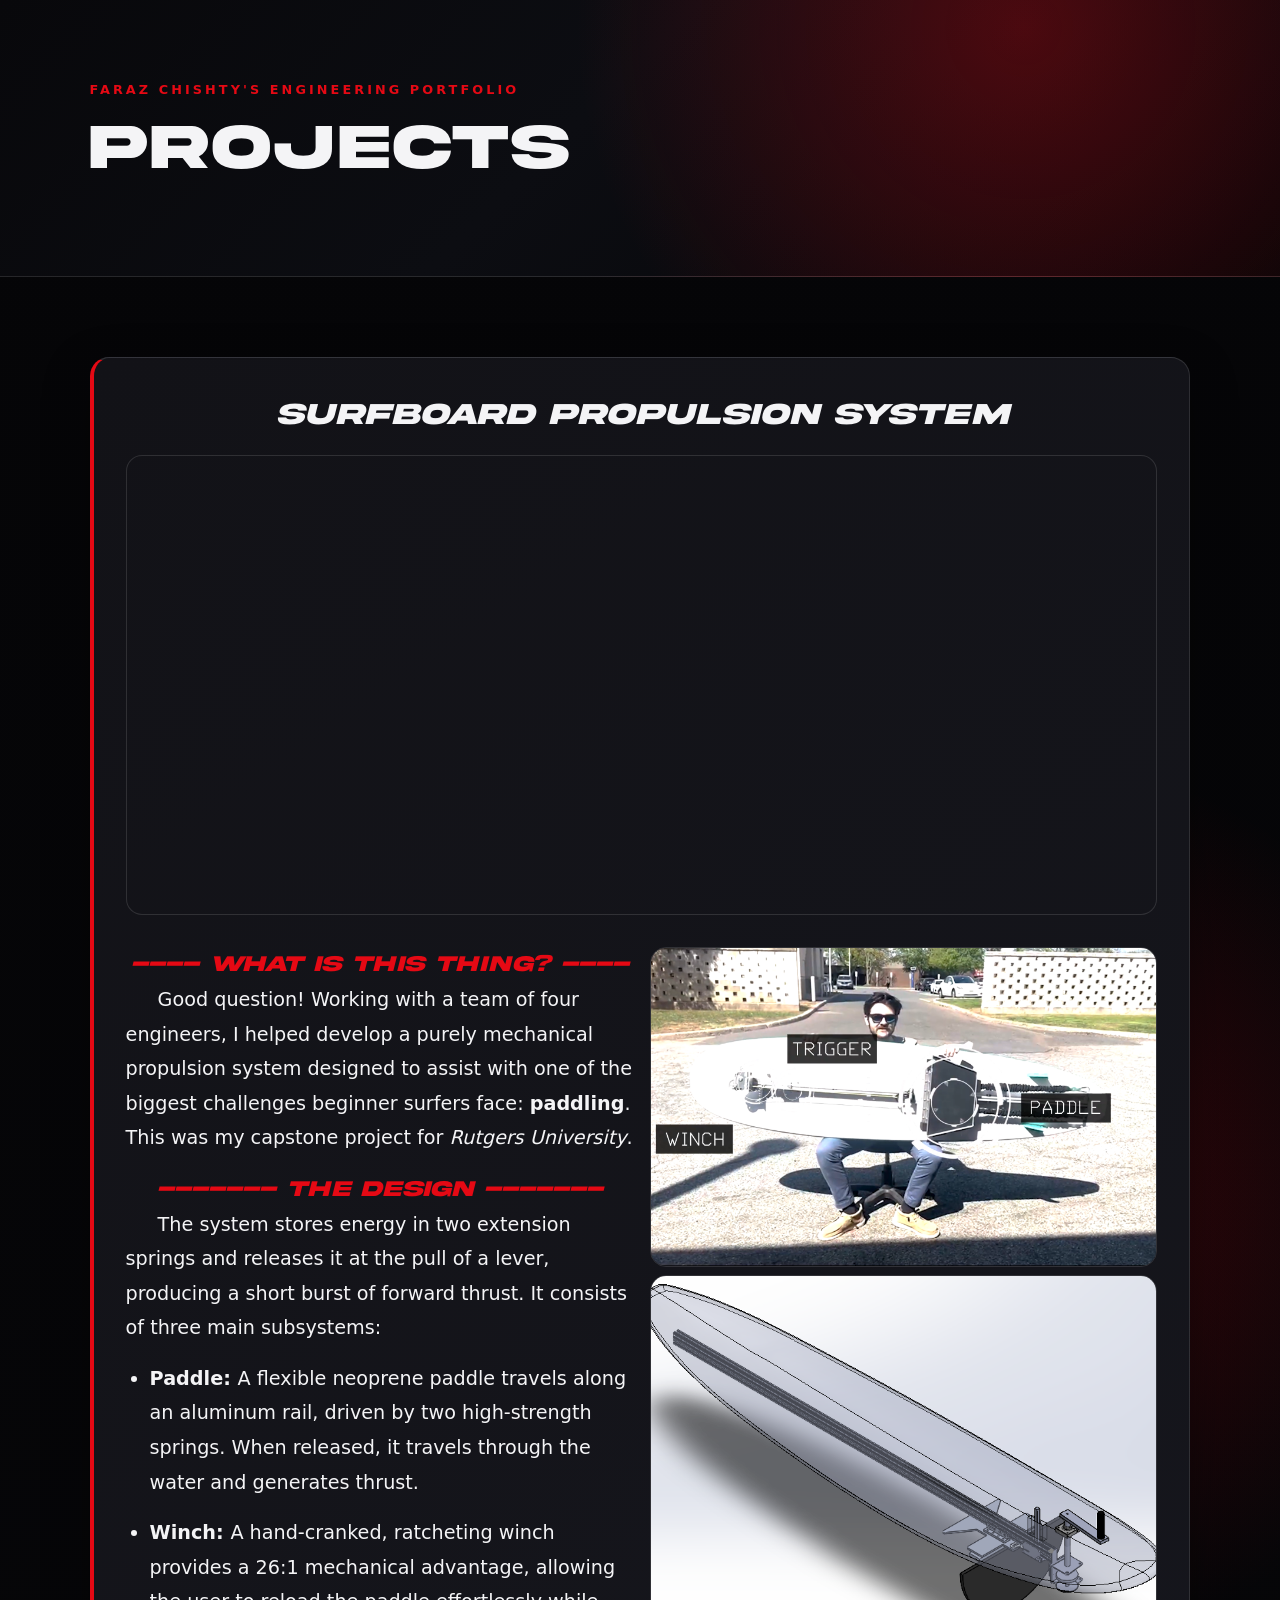
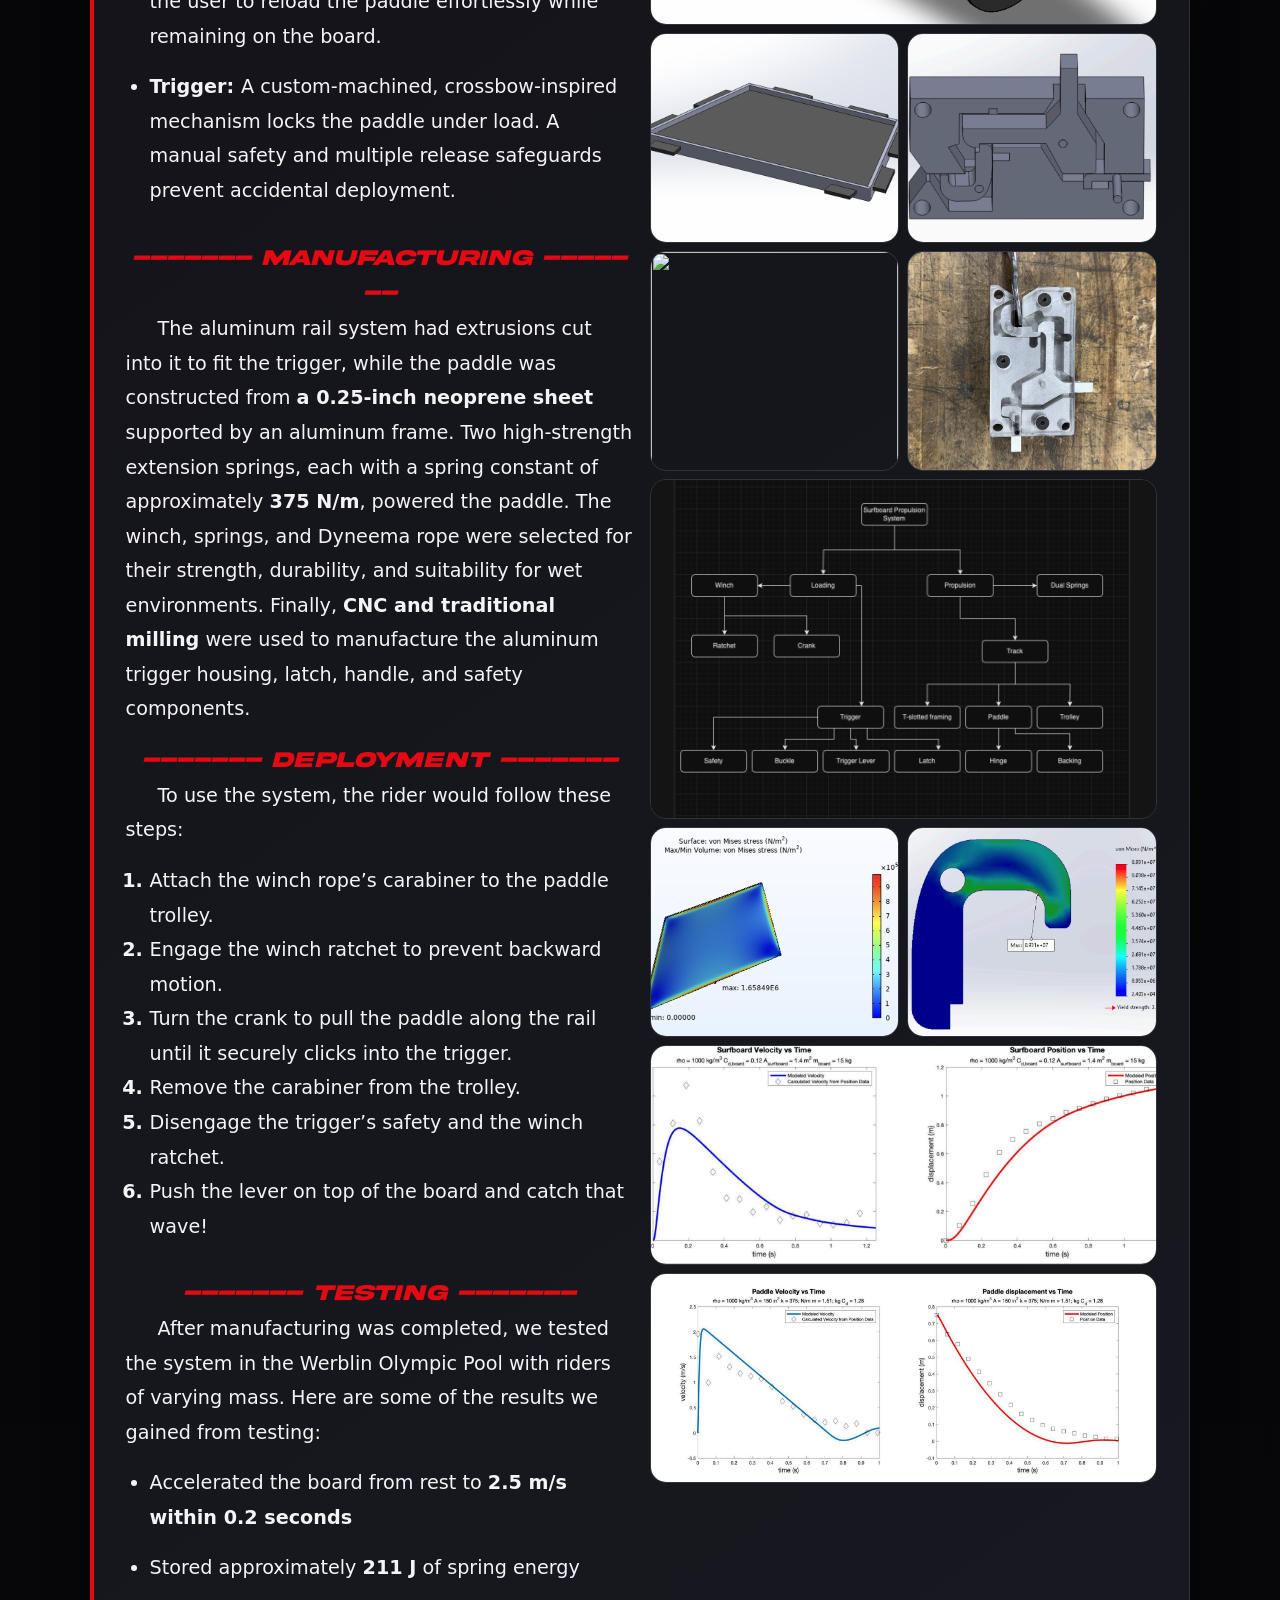
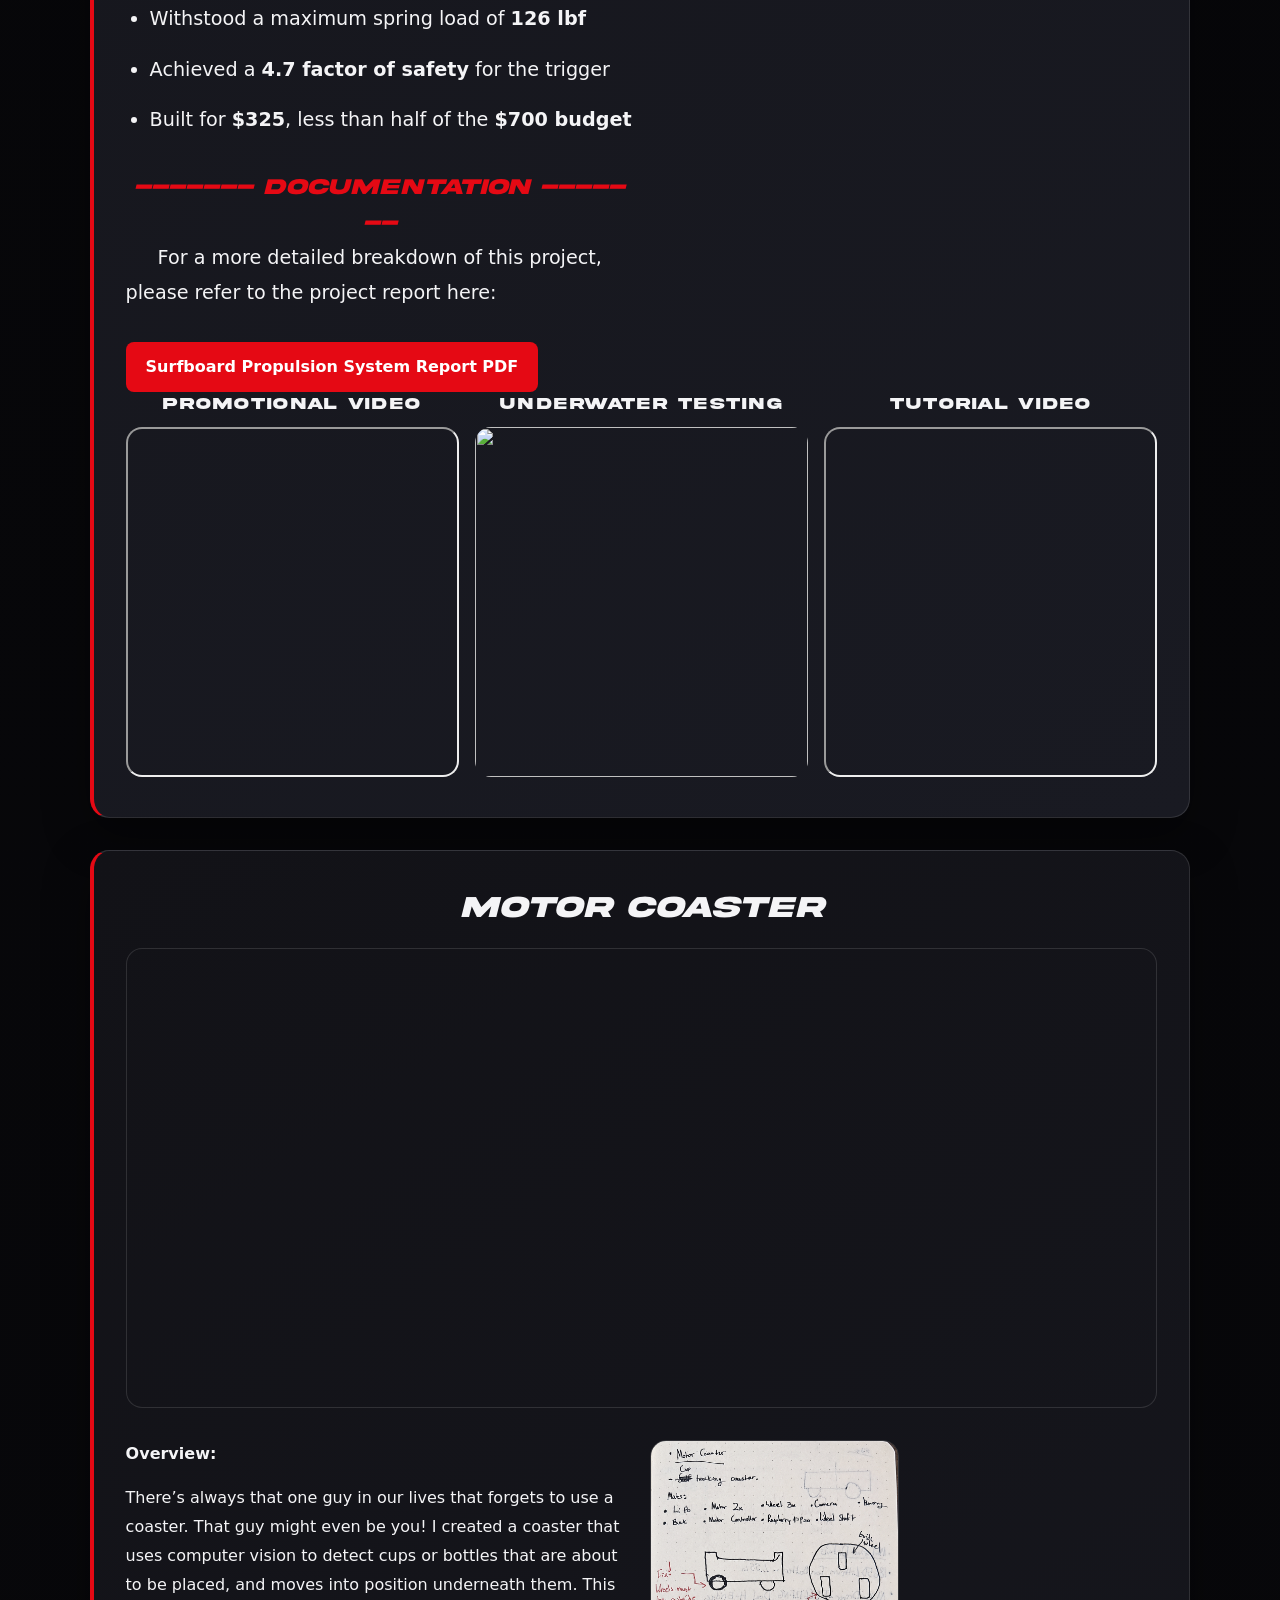
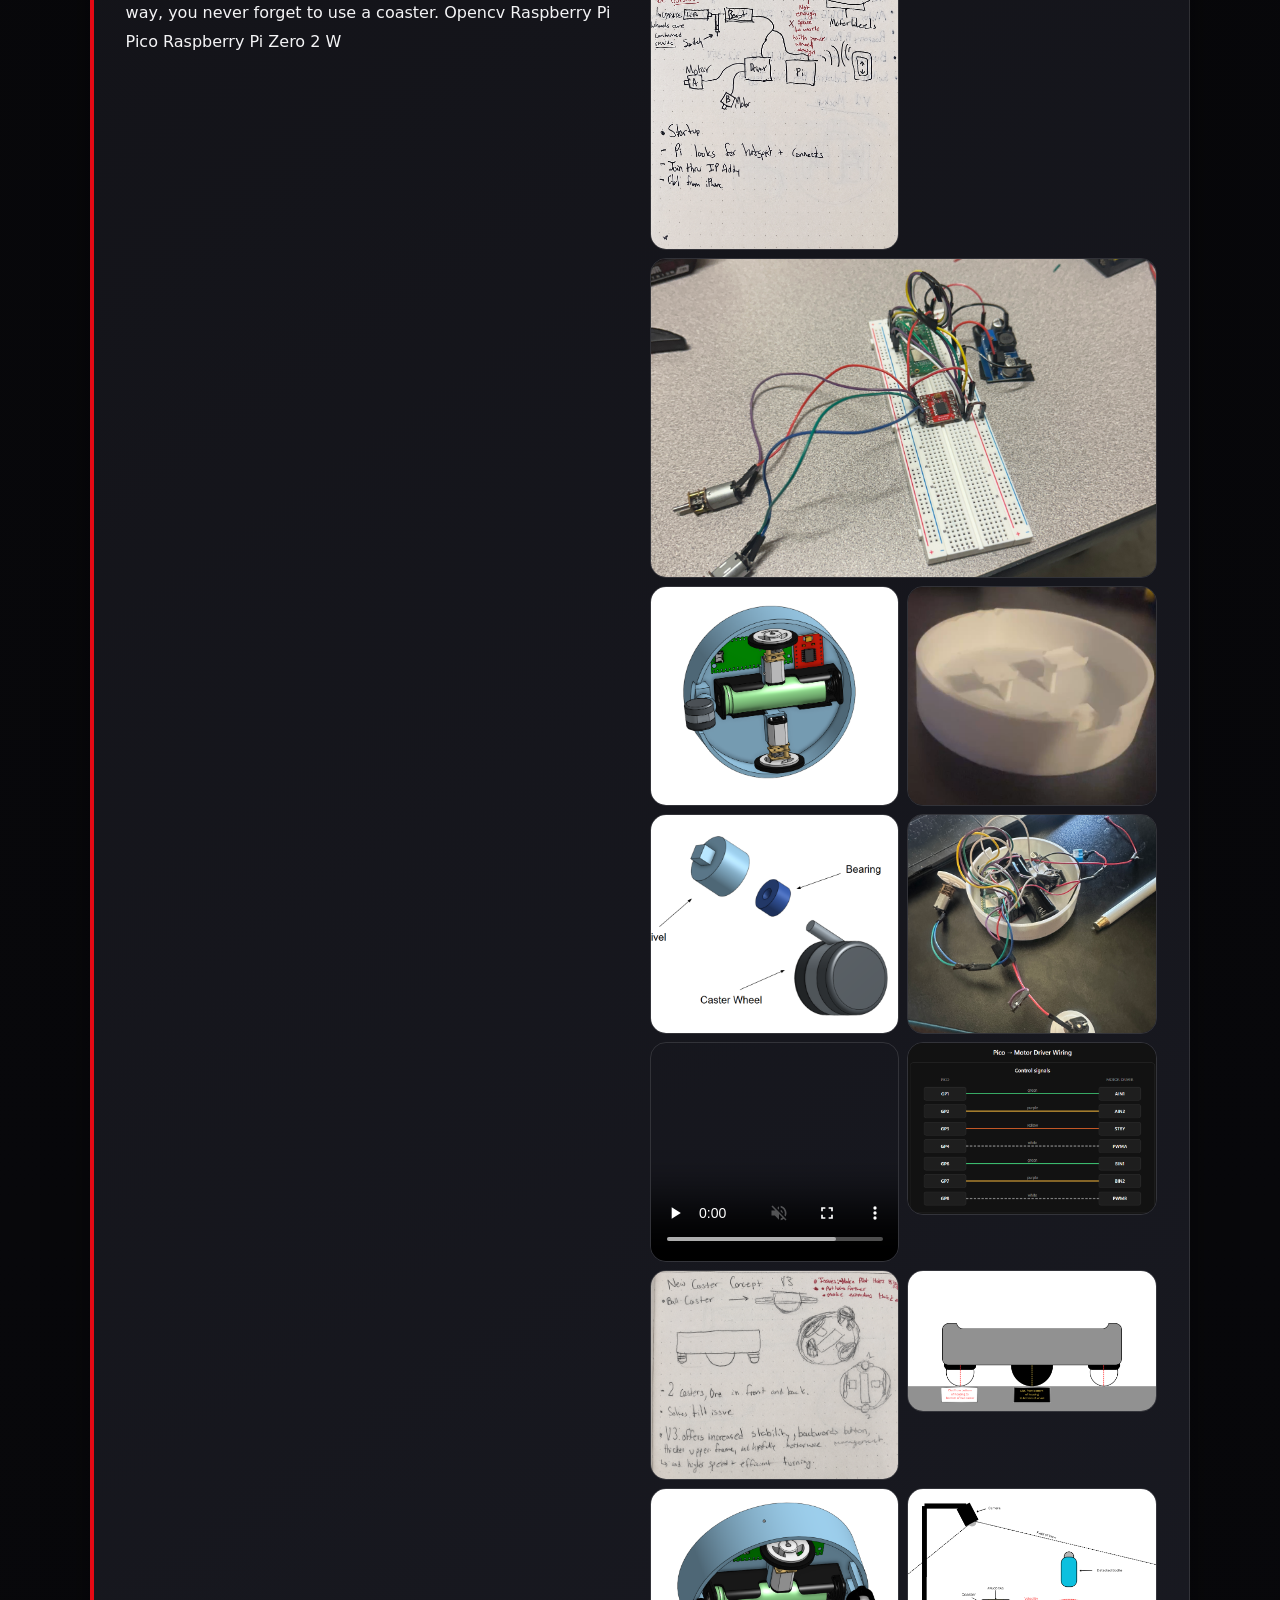
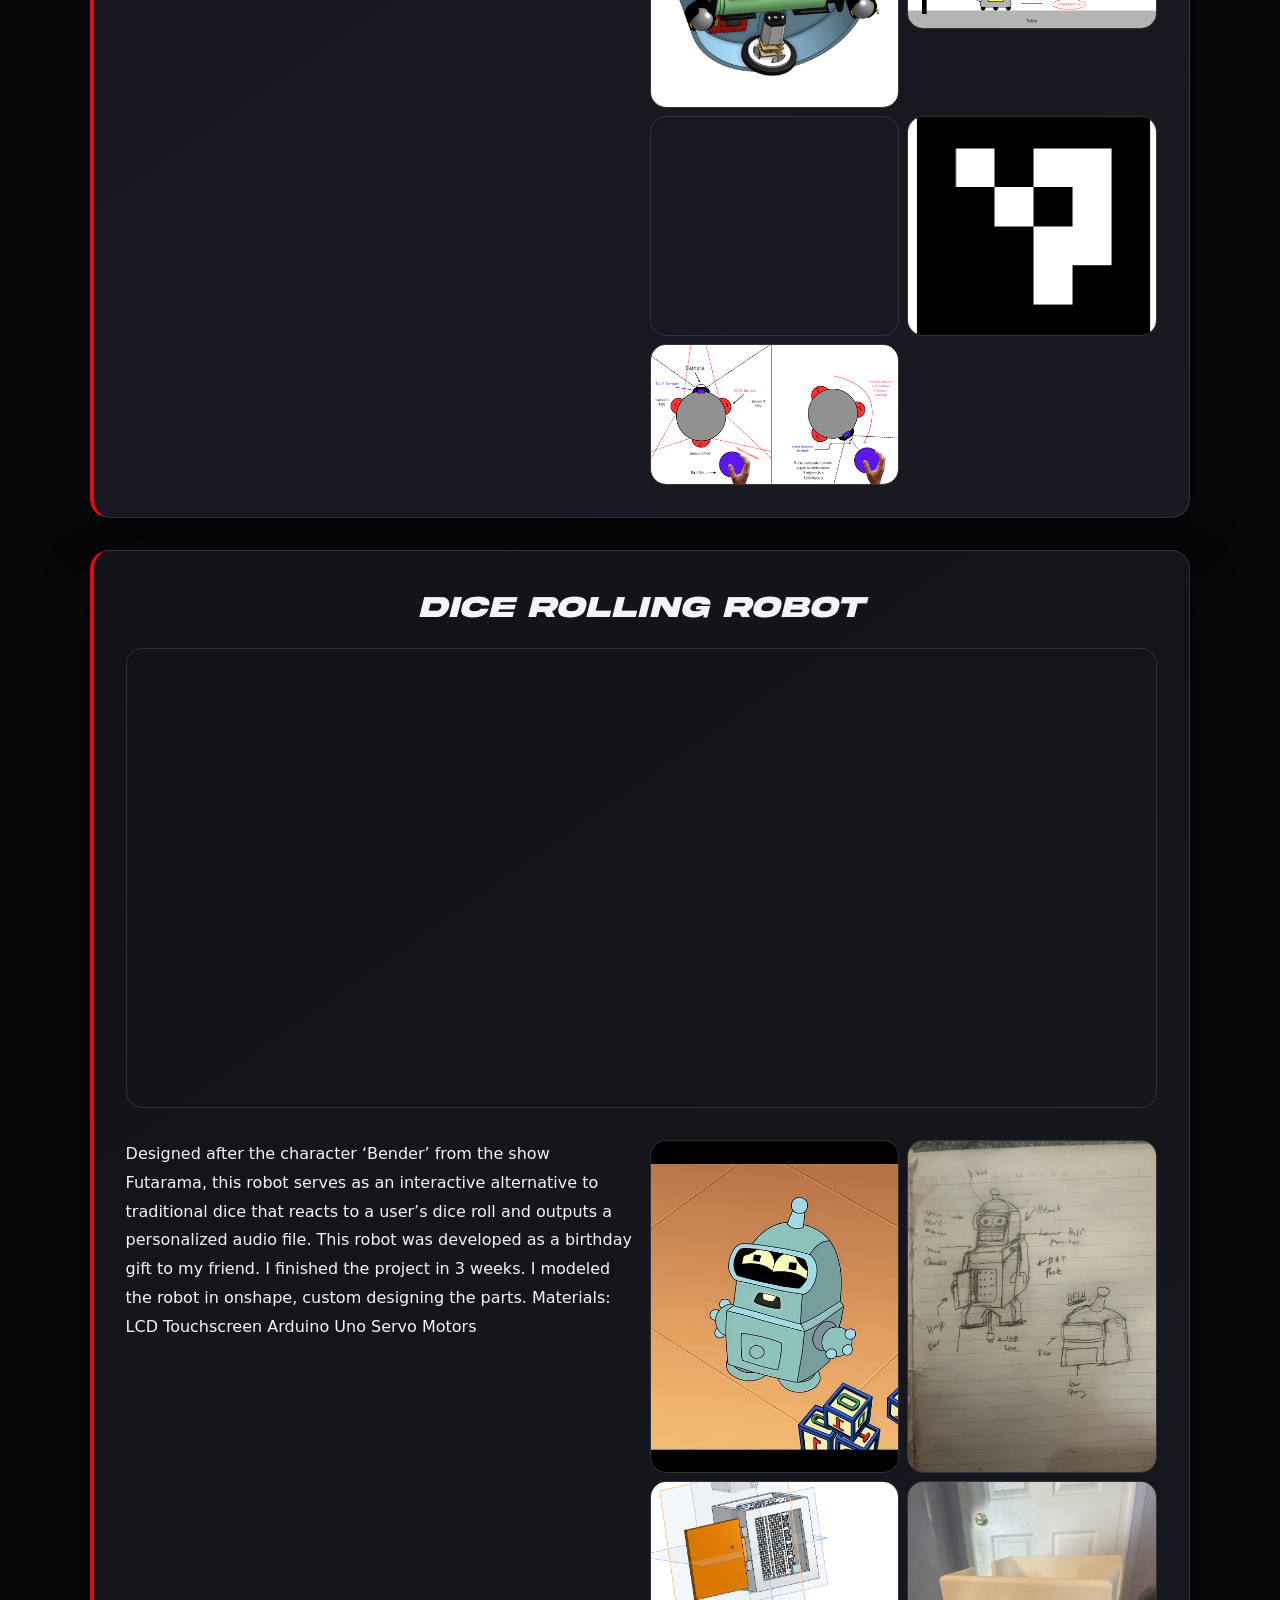
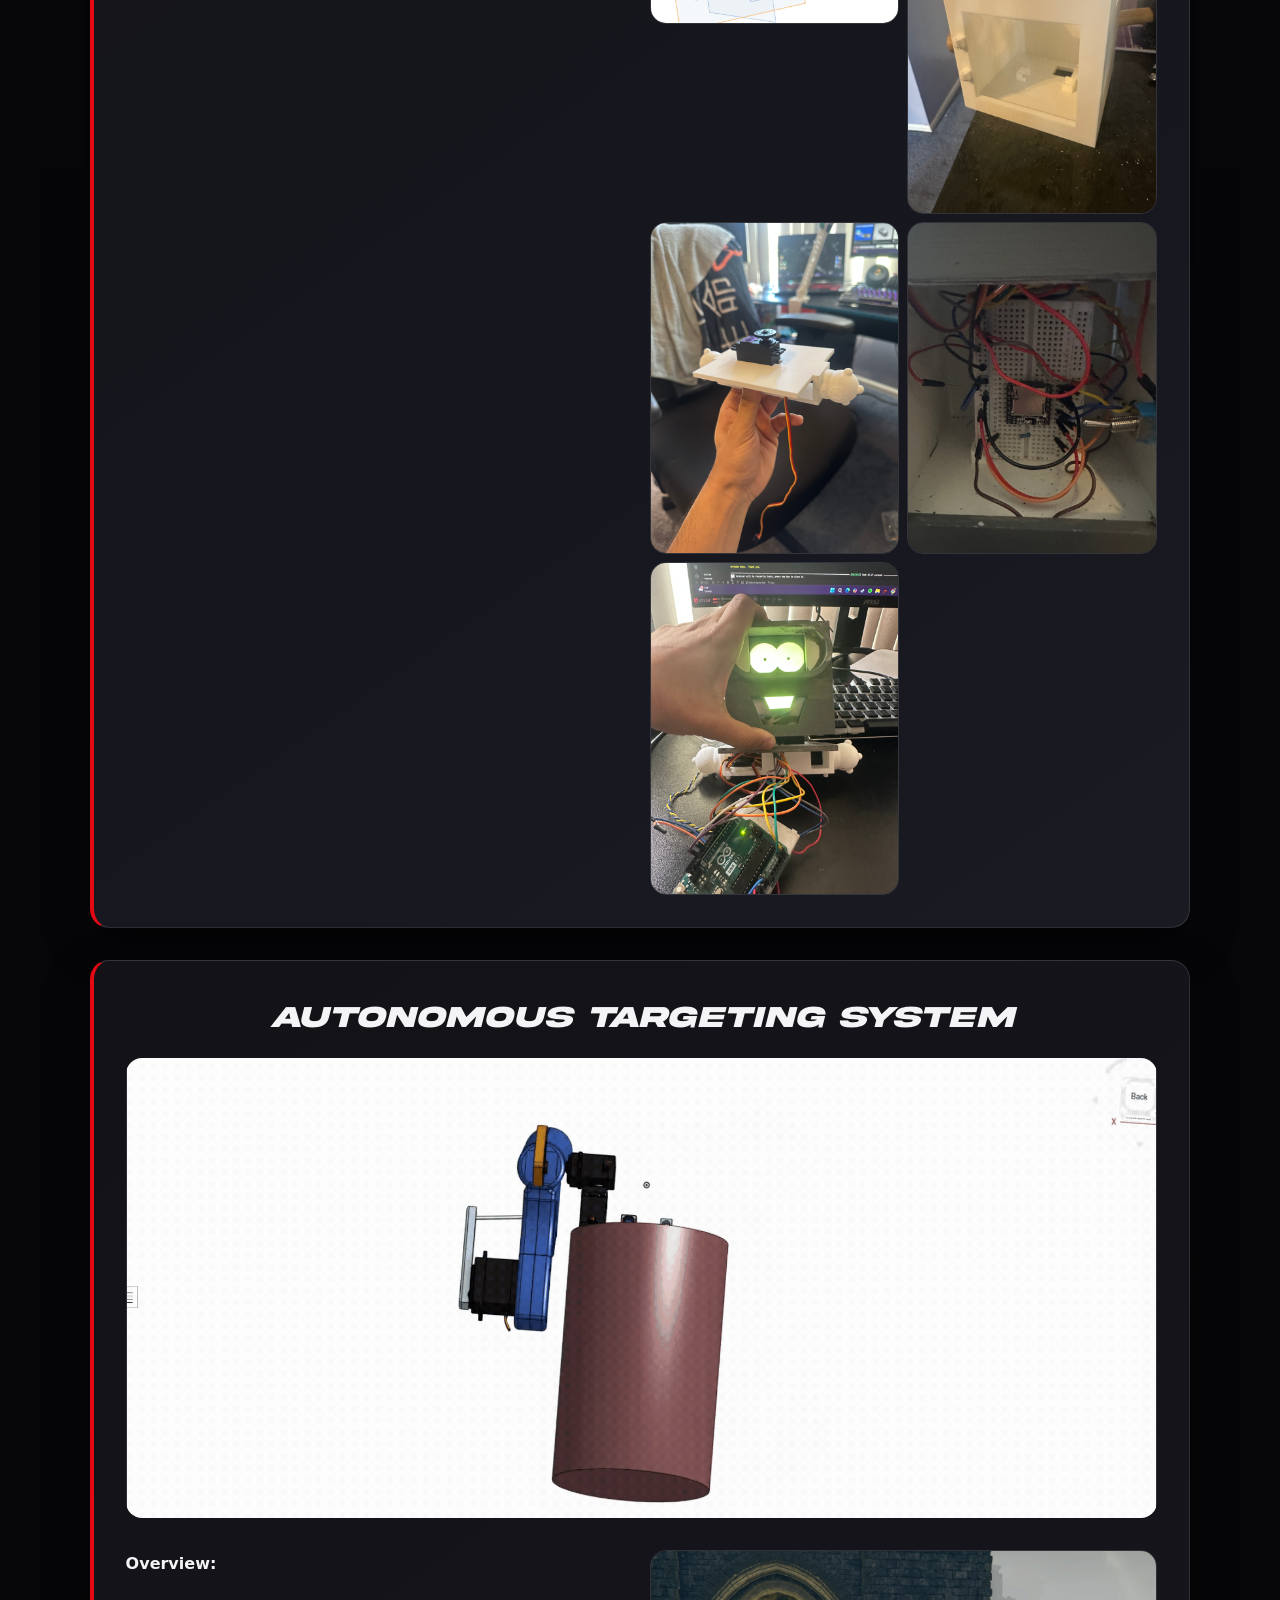
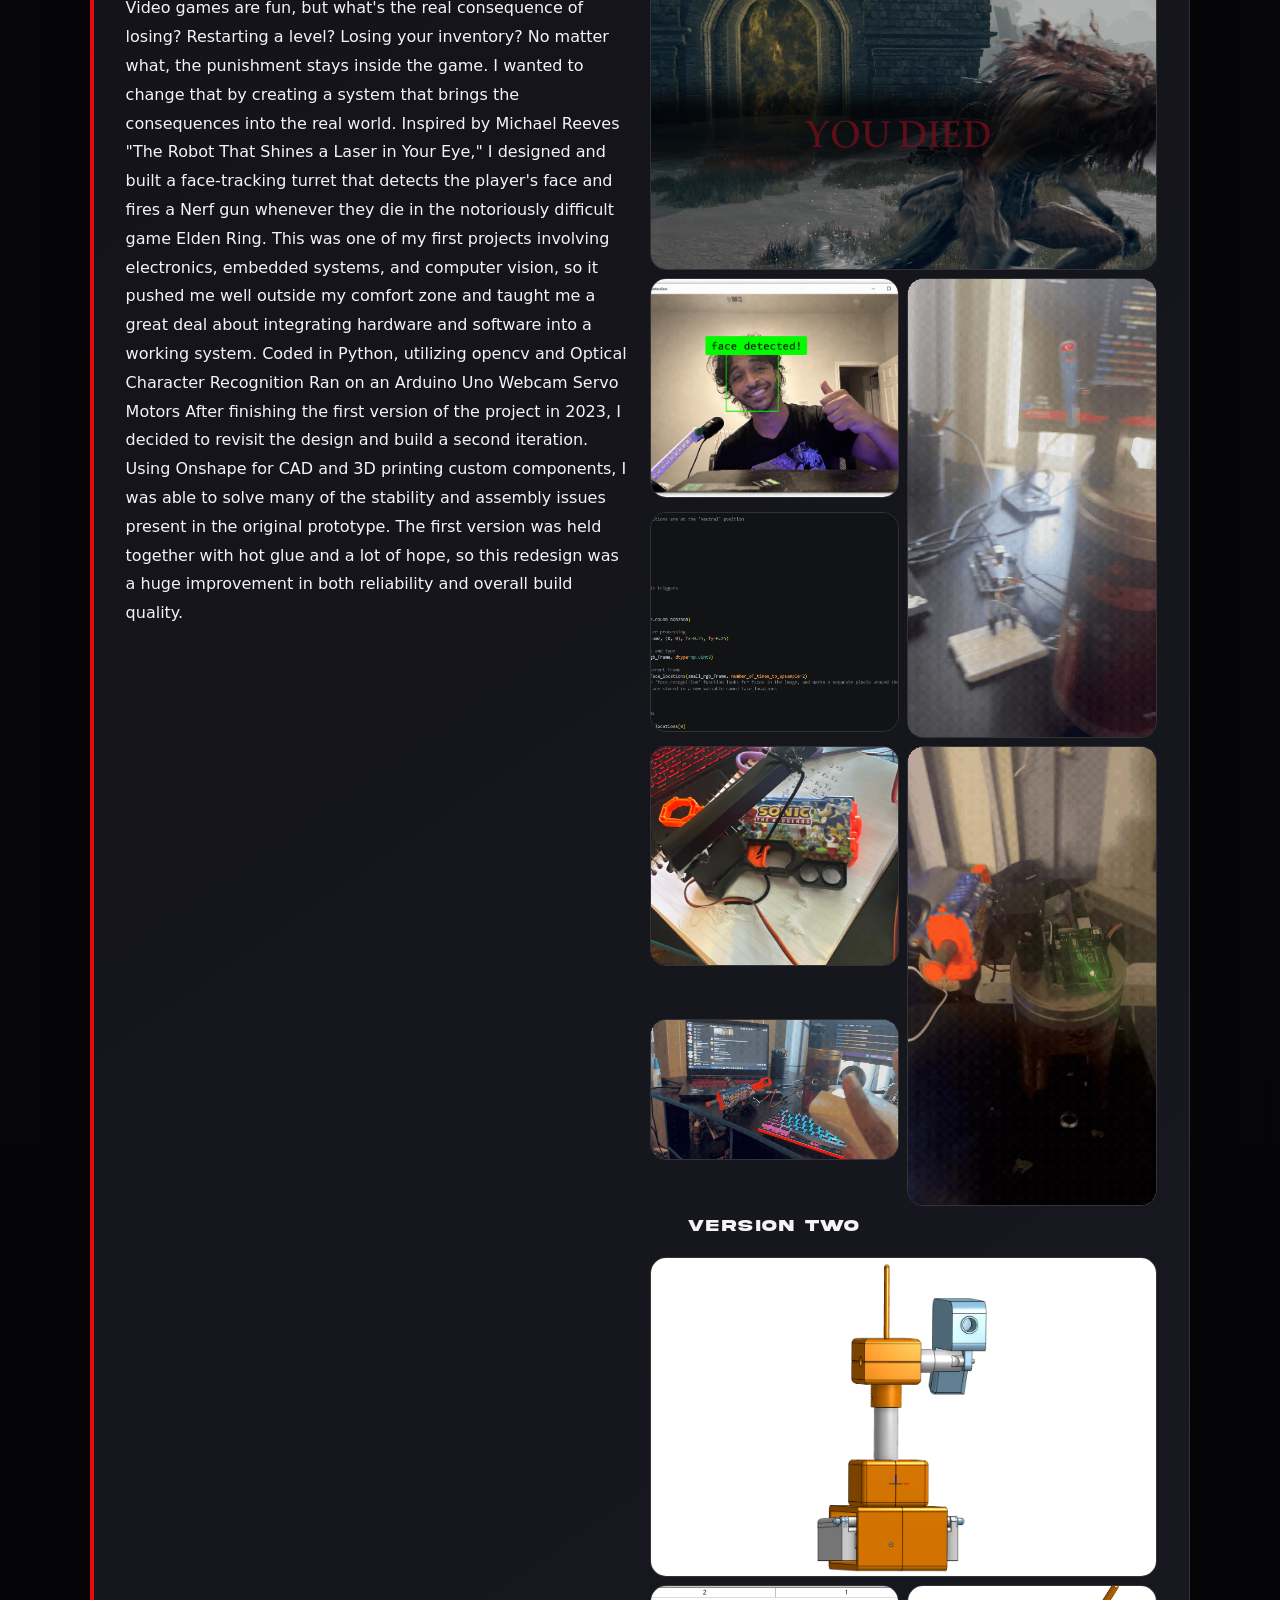
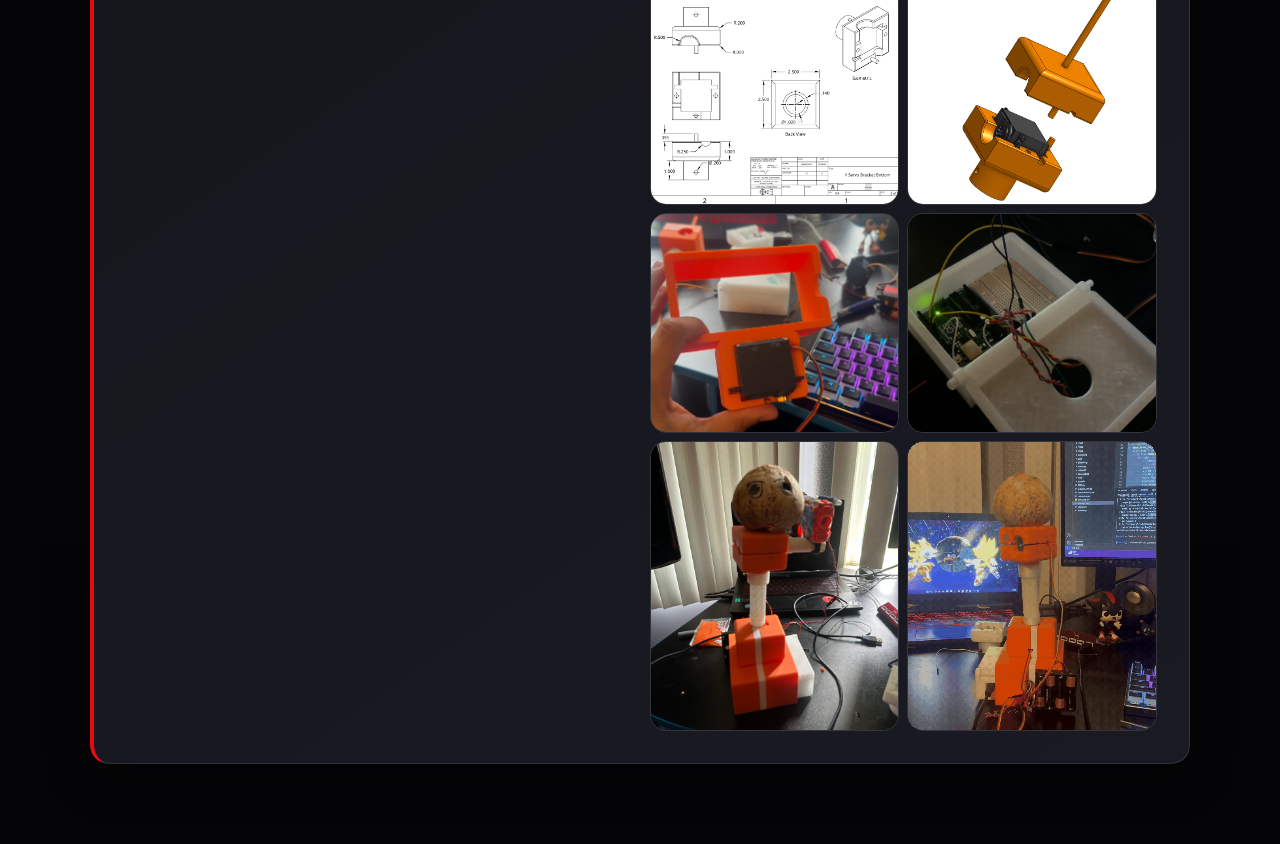
==== commit f8f6a58a: "surfboard_complete" ====
--- a/projects.html
+++ b/projects.html
@@ -11,186 +11,255 @@
 <body>
     <header class="projects-hero">
     <div class="hero-content">
-        <p class="eyebrow">Engineering Portfolio</p>
+        <p class="eyebrow">Faraz Chishty's Engineering Portfolio</p>
         <h1>Projects</h1>
-        <p>Design process, engineering decisions, and project outcomes.</p>
-    </div>
-
-    
+    </div>
+
+
 </header>
     <main class="project-details-page">
 
-        <section class="project-detail" id="surfboard">
-            <h2>Surfboard Propulsion System</h2>
-
-             <div class="project-banner surfboard-banner"></div>
-
-             <div class="project-content">
-
-                 <div class="project-text">
-
-            
-            
-             <p> <strong> Overview: </strong></p>
-
-            <p>Working with a team of four engineers, I helped develop a purely mechanical propulsion system designed to assist with one of the biggest challenges beginner surfers face: <strong>paddling</strong>.
+<!-- SURFBOARD PROPULSION SYSTEM --------------------------------------------------------------------------------------------->
+
+<section class="project-detail" id="surfboard">
+    <h2>Surfboard Propulsion System</h2>
+    <div class="project-banner surfboard-banner"></div>
+
+    <div class="project-content">
+
+        <div class="surfboard-project-text">
+            
+            <h3 class = surfboard-project-subheading>---- What is This Thing? ----
+            </h3> 
+
+            <div class = surfboard-project-body>
+                <p>Good question! Working with a team of four engineers, I helped develop a purely mechanical propulsion 
+                system designed to assist with one of the biggest challenges beginner surfers face: <strong>paddling</strong>.
+                This was my capstone project for <i>Rutgers University</i>.
                 </p>
-            <p> <strong> Design: </strong> </p>
-
-            <p>Our system provides a quick burst of speed with the pull of a lever. It consists of 3 main subsystems: 
-               </p>
-
-            <ul>
-                <li>
-                    <strong>Paddle: </strong> Travels along the aluminum rail, attached to 2, high power springs. When release, it provides a large amount of thrust
-                </li>
-
-                <li>
-                    <strong>Winch: </strong> Allows for effortless energy storage of the paddle. Cranks the paddle into position 
-                </li>
-
-                <li>
-                    <strong>Trigger: </strong> Holds the paddle in place with a crossbow-inspired mechanism.
-                </li>
-
+            </div>
+            
+            <h3 class = surfboard-project-subheading>------- The Design -------
+            </h3>
+
+            <div class = surfboard-project-body>
+            <p>The system stores energy in two extension springs
+                and releases it at the pull of a lever, producing a short burst of forward thrust. 
+                It consists of three main subsystems: 
+            </p>
+            </div>
+
+            <div class = surfboard-project-bullets>
+                <ul>
+                    <li> <strong>Paddle: </strong>  A flexible neoprene paddle travels along an aluminum rail, 
+                        driven by two high-strength springs. When released, it travels through the water and generates thrust.
+                    </li>
+
+                    <p></p>
+                    <li> <strong>Winch: </strong> A hand-cranked, ratcheting winch provides a 26:1 mechanical advantage,
+                        allowing the user to reload the paddle effortlessly while remaining on the board. 
+                    </li>
+
+                    <p></p>
+                    <li><strong>Trigger: </strong> A custom-machined, crossbow-inspired mechanism locks the
+                        paddle under load. A manual safety and multiple release safeguards prevent accidental deployment.
+                    </li>
+
+                </ul>
+            </div>
+            
+            <h3 class = surfboard-project-subheading>------- Manufacturing -------
+            </h3>
+
+            <div class = surfboard-project-body>
+                <p> The aluminum rail system had extrusions cut into it to fit the trigger, while the paddle was constructed from <strong>a 0.25-inch neoprene sheet</strong> supported by an aluminum frame. 
+                    Two high-strength extension springs, each with a spring constant of approximately <strong>375 N/m</strong>, powered the paddle. 
+                    The winch, springs, and Dyneema rope were selected for their strength, durability, and suitability for wet environments.
+                    Finally, <strong>CNC and traditional milling</strong> were used to manufacture the aluminum trigger housing, latch, handle, and safety components.
                 </p>
-
-            <p>
+            </div>
+
+            <h3 class = surfboard-project-subheading>------- Deployment -------
+            </h3>
+
+            <div class = surfboard-project-body>
+                <p> To use the system, the rider would follow these steps:
                 </p>
-
-                </div>
+            </div>
+
+            <div class = surfboard-project-bullets>
+                <ol>
+                    <li>Attach the winch rope’s carabiner to the paddle trolley.</li>
+                    <li>Engage the winch ratchet to prevent backward motion.</li>
+                    <li>Turn the crank to pull the paddle along the rail until it securely clicks into the trigger.</li>
+                    <li>Remove the carabiner from the trolley.</li>
+                    <li>Disengage the trigger’s safety and the winch ratchet.</li>
+                    <li>Push the lever on top of the board and catch that wave!</li>
+                </ol>
+            </div>
+
+            <h3 class = surfboard-project-subheading>------- Testing -------
+            </h3>
+             
+            <div class = surfboard-project-body>
+                <p> After manufacturing was completed, we tested the system in the Werblin Olympic Pool with riders of varying mass. Here are some of the results we gained from testing:
+                </p>
+            </div>
+
+            <div class = surfboard-project-bullets>
+                <ul> 
+                    <li>Accelerated the board from rest to <strong>2.5 m/s within 0.2 seconds </strong></li>
+                    <p></p>
+                    <li>Stored approximately <strong>211 J</strong> of spring energy</li>
+                    <p></p>
+                    <li>Withstood a maximum spring load of <strong>126 lbf</strong></li>
+                    <p></p>
+                    <li>Achieved a <strong>4.7 factor of safety</strong> for the trigger</li>
+                    <p></p>
+                    <li> Built for <strong>$325</strong>, less than half of the <strong>$700 budget</strong> </li>
+                </ul>
+            </div>
+
+            <h3 class = surfboard-project-subheading>------- Documentation ------- </h3>
+            <div class = surfboard-project-body>
+                <p>For a more detailed breakdown of this project, please refer to the project report here:</p>
+                <a
+                    class="report-download"
+                    href="surfboard_images/surfboard_Report.pdf"
+                    download
+                    >
+                    Surfboard Propulsion System Report PDF
+                </a>
+            </div>
+        </div>
 
         <div class="project-media">
 
             <img class="img-subsystems" src="images/surfboard/surfboard_subsystems.png">
-
+            <img class = "img-CAD_Surfboard" src="images/surfboard/CAD surfboard.png">
+            <img class = "img-CAD_Paddle" src="images/surfboard/CAD paddle.png">
+            <img class = "img-surfboard_trigger_CAD" src="images/surfboard/surfboard_trigger_CAD.png">
+            <img class="img-winch" src ="images/surfboard/winch.png">
             <img class="img-trigger" src="images/surfboard/trigger.png">
-             
-            <img class="img-winch" src ="images/surfboard/winch.png">
-
-            <div class="title-item">
-                <h3>Models & Analysis</h3>
-            </div>
-
-            <img class = "img-CAD_Surfboard" src="images/surfboard/CAD surfboard.png">
-
-            <img class = "img-CAD_Paddle" src="images/surfboard/CAD paddle.png">
-
+            <img class = "img-surfboard_flow_chart" src="images/surfboard/surfboard_flow_chart.png">
             <img class = "img-Stress_Paddle" src = "images/surfboard/paddle stress.png">
-
-        </div>
+            <img class = "img-surfboard_trigger_stress" src = "images/surfboard/surfboard_trigger_stress.png">
+            <img class = "img-surfboard_motion_graphs" src="images/surfboard/surfboard_motion_graphs.png">
+            <img class = "img-surfboard_paddle_graphs" src="images/surfboard/surfboard_paddle_graphs.png">
+
+        </div>
+    
+    </div>
+
+    <div class="project-surfboard-bottom">
+
+        <div class="media-item">
+
+            <h3>Promotional Video</h3>
+
+            <iframe
+                class="video-demo"
+                src="https://www.youtube.com/embed/m4OIKzZjlNc"
+                allowfullscreen>
+            </iframe>
+        </div>
+
+        <div class="media-item">
+            <h3>Underwater Testing</h3>
+
+            <img class="img-testing" src="images/surfboard_motion.gif">
+        </div>
+
+        <div class="media-item">
+            <h3>Tutorial Video</h3>
+
+            <iframe
+            class="video-demo" src="https://www.youtube.com/embed/9av-HY3cULw" allowfullscreen>
+            </iframe>
+        </div>
+
+    </div>
+
+</section>
+
+
+<!-- SURFBOARD PROPULSION SYSTEM END --------------------------------------------------------------------------------------------->
+
+
+<!-- MOTOR COASTER START --------------------------------------------------------------------------------------------------------->
+
+<section class="project-detail" id="coaster">
+    <h2>Motor Coaster</h2>
+    <div class="project-banner coaster-banner"></div>
+
+    <div class="project-content">
+
+        <div class="project-text">
+            <p> <strong> Overview: </strong></p>
+            <p>There’s always that one guy in our lives that forgets to use a coaster. That guy might even be you! I created a coaster that uses computer vision to detect cups or bottles that are about to be placed, and moves into position underneath them. This way, you never forget to use a coaster.
+                Opencv
+                Raspberry Pi Pico
+                Raspberry Pi Zero 2 W
+            </p>
+
+        </div>
+
+        <div class="project-media">
+            <img class = "img-coaster_concept" src="images/coaster/coaster_concept.png">
+            <img class="img-coaster_breadboard" src="images/coaster/coaster_breadboard.jpg">
+            <img class="img-coaster_caster_wheel" src="images/coaster/coaster_caster_wheel.png">
+            <img class = "img-coaster_housing_real" src="images/coaster/coaster_housing_real.png"> 
+            <img class="img-coaster_caster_wheel_breakdown" src ="images/coaster/coaster_caster_wheel_breakdown.png">
+            <img class="img-coaster_real" src="images/coaster/coaster_real.jpg">
+            <video 
+             class = "img-coaster_movement"
+                autoplay
+                loop
+                muted
+                playsinline
+                controls
+            >
+                <source 
+                src = "images/coaster/coaster_movement.webm" type="video/webm">
+                type="video/webm"
+                >
+            </video>
+
+            <img class= "img-coaster_connections" src="images/coaster/coaster_connections.png">
+            <img class= "img-coaster_concept_ball_caster" src="images/coaster/coaster_concept_ball_caster.png">
+            <img class= "img-coaster_ball_caster_measurements" src="images/coaster/coaster_ball_caster_measurements.png">
+            <img class="img-coaster_caster_ball" src="images/coaster/coaster_caster_ball.png">
+            <img class= "img-coaster_camera_concept" src="images/coaster/coaster_camera_concept.png">
+
+            <video class = "img-coaster_camera"
+                autoplay
+                loop
+                muted
+                playsinline
+                >
+                <source src = "images/coaster/coaster_camera.webm" type="video/webm">
+            </video>
+
+            <img class="img-coaster_aruco" src="images/coaster/coaster_aruco.png">
+            <img class = "img-coaster_new_concept" src="images/coaster/coaster_new_concept.png">
+
+        </div>
+
+    </div>
+
+</section>
+
+<!-- MOTOR COASTER END --------------------------------------------------------------------------------------------------------->
+
+<!-- DICE ROLLING ROBOT START ---------------------------------------------------------------------------->
+
+<section class="project-detail" id="dice">
+    <h2>Dice Rolling Robot</h2>
+    <div class="project-banner dice-banner"></div>
+
+    <div class="project-content">
         
-
-    </div>
-
-    <div class="project-surfboard-bottom">
-
-   <div class="media-item">
-        <h3>Promotional Video</h3>
-
-        <iframe
-            class="video-demo"
-            src="https://www.youtube.com/embed/m4OIKzZjlNc"
-            allowfullscreen>
-        </iframe>
-    </div>
-
-    <div class="media-item">
-        <h3>Underwater Testing</h3>
-
-        <img
-            class="img-testing"
-            src="images/surfboard_motion.gif">
-    </div>
-
-    <div class="media-item">
-        <h3>Tutorial Video</h3>
-
-        <iframe
-            class="video-demo"
-            src="https://www.youtube.com/embed/9av-HY3cULw"
-            allowfullscreen>
-        </iframe>
-    </div>
-
-</div>
-
-</section>
-        </section>
-
-<!-- SURFBOARD PROPULSION SYSTEM END --------------------------------------------------------------------------------------------->
-
-
-<!-- MOTOR COASTER START --------------------------------------------------------------------------------------------------------->
-
-        <section class="project-detail" id="coaster">
-             <h2>Motor Coaster</h2>
-            <div class="project-banner coaster-banner"></div>
-            <div class="project-content">
-
-                <div class="project-text">
-                    <p> <strong> Overview: </strong></p>
-
-                    <p>There’s always that one guy in our lives that forgets to use a coaster. That guy might even be you! I created a coaster that uses computer vision to detect cups or bottles that are about to be placed, and moves into position underneath them. This way, you never forget to use a coaster.
-                    Opencv
-                    Raspberry Pi Pico
-                    Raspberry Pi Zero 2 W
-                    </p>
-                </div>
-
-                <div class="project-media">
-
-                    <img class="img-coaster_breadboard" src="images/coaster/coaster_breadboard.jpg">
-
-                    <img class="img-coaster_caster_wheel" src="images/coaster/coaster_caster_wheel.png">
-
-                    <img class = "img-coaster_real" src="images/coaster/coaster_housing_real.png">
-                    
-                    <img class="img-coaster_caster_wheel_breakdown" src ="images/coaster/coaster_caster_wheel_breakdown.png">
-
-                    <img class="img-coaster_real" src="images/coaster/coaster_real.jpg">
-
-                    <video 
-                    class = "img-coaster_movement"
-                        autoplay
-                        loop
-                        muted
-                        playsinline
-                        controls
-                    >
-                        <source 
-                        src = "images/coaster/coaster_movement.webm" type="video/webm">
-                        type="video/webm"
-                        >
-
-                    </video>
-
-                    <img class="img-coaster_caster_ball" src="images/coaster/coaster_caster_ball.png">
-
-                    <video class = "img-coaster_camera"
-                        autoplay
-                        loop
-                        muted
-                        playsinline
-                        >
-                        <source src = "images/coaster/coaster_camera.webm" type="video/webm">
-                    </video>
-
-                    <img class="img-coaster_aruco" src="images/coaster/coaster_aruco.png">
-
-                </div>
-            </div>
-        </section>
-
-<!-- MOTOR COASTER END --------------------------------------------------------------------------------------------------------->
-
-<!-- DICE ROLLING ROBOT START ---------------------------------------------------------------------------->
-
-        <section class="project-detail" id="dice">
-
-            <h2>Dice Rolling Robot</h2>
-            <div class="project-banner dice-banner"></div>
-            
+        <div class="project-text">
             <p>Designed after the character ‘Bender’ from the show Futarama, this robot serves as an interactive alternative to traditional dice that reacts to a user’s dice roll and outputs a personalized audio file. 
                 This robot was developed as a birthday gift to my friend. 
                 I finished the project in 3 weeks. 
@@ -199,72 +268,88 @@
                 LCD Touchscreen
                 Arduino Uno
                 Servo Motors
-                </p>
-        </section>
+            </p>
+        </div>
+
+        <div class="project-media">
+
+            <img class="img-dice" src="images/dice/dice_bender.jpg">
+            <img class="img-dice" src="images/dice/dice_concept.jpg">
+            <img class="img-dice" src="images/dice/dice_housing_CAD.png">
+            <img class="img-dice" src="images/dice/dice_housing_real.jpg">
+            <img class="img-dice" src="images/dice/dice_servo.jpg">
+            <img class="img-dice" src="images/dice/dice_heart.jpg">
+            <img class="img-dice" src="images/dice/dice_head.jpg">
+
+        </div>
+            
+    </div>
+</section>
 
 <!-- DICE ROLLING ROBOT END -------------------------------------------------------------->
 
 <!-- AUTONOMOUS TARGETING SYSTEM START ---------------------------------------------------->
 
-        <section class="project-detail" id="targeting">
-
-            <h2>Autonomous Targeting System</h2>
-            <div class = "project-banner targeting-banner"></div>
-            <div class="project-content">
-                <div class="project-text">
-
-                    <p> <strong> Overview: </strong></p>
-
-                    <p>Video games are fun, but what's the real consequence of losing? Restarting a level? Losing your inventory? No matter what, the punishment stays inside the game. I wanted to change that by creating a system that brings the consequences into the real world. 
-                        Inspired by Michael Reeves "The Robot That Shines a Laser in Your Eye," I designed and built a face-tracking turret that detects the player's face and fires a Nerf gun whenever they die in the notoriously difficult game Elden Ring. This was one of my first projects involving electronics, embedded systems, and computer vision, so it pushed me well outside my comfort zone and taught me a great deal about integrating hardware and software into a working system.
-                        Coded in Python, utilizing opencv and Optical Character Recognition
-                        Ran on an Arduino Uno
-                        Webcam
-                        Servo Motors
-                        After finishing the first version of the project in 2023, I decided to revisit the design and build a second iteration. Using Onshape for CAD and 3D printing custom components, I was able to solve many of the stability and assembly issues present in the original prototype. The first version was held together with hot glue and a lot of hope, so this redesign was a huge improvement in both reliability and overall build quality.
-                    </p>
+<section class="project-detail" id="targeting">
+    <h2>Autonomous Targeting System</h2>
+    <div class = "project-banner targeting-banner"></div>
+
+    <div class="project-content">
+        <div class="project-text">
+            
+            <p> <strong> Overview: </strong></p>
+            <p>Video games are fun, but what's the real consequence of losing? Restarting a level? Losing your inventory? No matter what, the punishment stays inside the game. I wanted to change that by creating a system that brings the consequences into the real world. 
+                    Inspired by Michael Reeves "The Robot That Shines a Laser in Your Eye," I designed and built a face-tracking turret that detects the player's face and fires a Nerf gun whenever they die in the notoriously difficult game Elden Ring. This was one of my first projects involving electronics, embedded systems, and computer vision, so it pushed me well outside my comfort zone and taught me a great deal about integrating hardware and software into a working system.
+                    Coded in Python, utilizing opencv and Optical Character Recognition
+                    Ran on an Arduino Uno
+                    Webcam
+                    Servo Motors
+                    After finishing the first version of the project in 2023, I decided to revisit the design and build a second iteration. Using Onshape for CAD and 3D printing custom components, I was able to solve many of the stability and assembly issues present in the original prototype. The first version was held together with hot glue and a lot of hope, so this redesign was a huge improvement in both reliability and overall build quality.
+            </p>
+        </div>
+        
+        <div class="project-media">
+
+            <img class="img-targeting_died" src="images/targeting/targeting_died.jpeg">
+
+            <img class="img-targeting_face" src="images/targeting/targeting_face.png">
+
+            <video class="img-targeting_tracking" src="images/targeting/targeting_tracking.webm" autoplay muted loop playsinline></video>
+
+            <img class="img-targeting_code" src ="images/targeting/targeting_code.png">
+                     
+            <video class="img-targeting_pan" src="images/targeting/targeting_pan.webm" autoplay muted loop playsinline></video>
+
+            <img class = "img-targeting_gun" src="images/targeting/targeting_gun.png">
+
+            <video class = "img_targeting_shoot" src="images/targeting/targeting_shoot.webm" autoplay muted loop playsinline></video>
+
+                <div class="title-item">
+                    <h3>Version Two</h3>
                 </div>
-            
-            <div class="project-media">
-
-                    <img class="img-targeting_died" src="images/targeting/targeting_died.jpeg">
-
-                    <img class="img-targeting_face" src="images/targeting/targeting_face.png">
-
-                    <video class="img-targeting_tracking" src="images/targeting/targeting_tracking.webm" autoplay muted loop playsinline></video>
-
-                    <img class="img-targeting_code" src ="images/targeting/targeting_code.png">
-                     
-                    <video class="img-targeting_pan" src="images/targeting/targeting_pan.webm" autoplay muted loop playsinline></video>
-
-                    <img class = "img-targeting_gun" src="images/targeting/targeting_gun.png">
-
-                    <video class = "img_targeting_shoot" src="images/targeting/targeting_shoot.webm" autoplay muted loop playsinline></video>
-
-                    <div class="title-item">
-                        <h3>Version Two</h3>
-                    </div>
-
-                    <img class = "img-targeting_CADV2" src="images/targeting/targeting_CADV2.png">
-
-                    <img class = "img-targeting_drawing" src="images/targeting/targeting_drawing.png">
-
-                    <img class = "img-targeting_servo_brackets" src="images/targeting/targeting_servo_brackets.png">
-
-                    <img class = "img-targeting_servo" src="images/targeting/targeting_servo.png">
-
-                    <img class = "img-targeting_box" src="images/targeting/targeting_box.png">
-
-                    <img class = "img-targeting_2" src="images/targeting/targeting_2.png">
-
-                    <video class = "img-targeting_2motion" src="images/targeting/targeting_2motion.webm" autoplay muted loop playsinline></video>
-
-                </div>
-
-        </section>
+
+            <img class = "img-targeting_CADV2" src="images/targeting/targeting_CADV2.png">
+
+            <img class = "img-targeting_drawing" src="images/targeting/targeting_drawing.png">
+
+            <img class = "img-targeting_servo_brackets" src="images/targeting/targeting_servo_brackets.png">
+
+            <img class = "img-targeting_servo" src="images/targeting/targeting_servo.png">
+
+            <img class = "img-targeting_box" src="images/targeting/targeting_box.png">
+
+            <img class = "img-targeting_2" src="images/targeting/targeting_2.png">
+
+            <video class = "img-targeting_2motion" src="images/targeting/targeting_2motion.webm" autoplay muted loop playsinline></video>
+
+        </div>
+
+    </div>
+
+</section>
 
 <!-- AUTONOMOUS TARGETING SYSTEM END -->
 
-    </main>
+</main>
 </body>
 </html>
--- a/style.css
+++ b/style.css
@@ -481,13 +481,15 @@
 
 .project-details-page .project-detail h2 {
     font-family: var(--font-display);
+    text-align:center;
+    font-size: 1.9rem;
+    font-style:italic;
     text-transform: uppercase;
     margin-bottom: 1rem;
 }
 
 .project-details-page .project-detail p {
     
-    font-size: 1.3rem;
     line-height: 1.8;
     margin-bottom: 1rem;
 }
@@ -526,16 +528,15 @@
 .project-content {
     display: grid;
     grid-template-columns: 1fr 1fr;
-    gap: 2rem;
+    gap: 1rem;
     align-items: start;
 }
 
-/* Project media */
 
 .project-media {
     display: grid;
     grid-template-columns: repeat(2, 1fr);
-    gap: 1rem;
+    gap: 0.5rem;
 }
 
 .project-media img,
@@ -547,6 +548,60 @@
     object-fit: cover;
 }
 
+
+
+/* Project TEXT */
+
+
+
+.surfboard-project-body p {
+  font-family: var(--font-body);
+  font-size: 1.2rem;
+  margin-bottom: 2rem;
+  margin-top: 0;
+  text-indent: 2rem;
+}
+
+.surfboard-project-subheading {
+  font-family: var(--font-display);
+  text-transform: uppercase;
+  margin-bottom: 0rem;
+  font-size: 1.4rem;
+  color:var(--red);
+  font-style: italic;
+  text-align:center;
+}
+
+.surfboard-project-bullets {
+  font-family: var(--font-body);
+  font-size: 1.2rem;
+  line-height: 1.8;
+  list-style-position: outside;
+  padding-left: 1.5rem;
+  margin-left: 0;
+  margin-bottom: 2rem;
+}
+
+.surfboard-project-bullets ol li::marker {
+  font-weight: bold;
+}
+
+.report-download {
+  display: inline-block;
+  padding: 0.75rem 1.25rem;
+  margin-top: 1rem;
+  color: white;
+  background-color: var(--red);
+  border-radius: 0.5rem;
+  text-decoration: none;
+  font-weight: bold;
+}
+
+.report-download:hover {
+  background-color: white;
+  color: var(--red);
+}
+
 /* Individual image classes : SURFBOARD-----------------------------------------------------------------*/
 
 .img-subsystems {
@@ -554,6 +609,24 @@
     height: 320px;
 }
 
+.img-surfboard_flow_chart {
+  grid-column: 1 / -1;
+  height: 340px;
+}
+
+.img-CAD_Surfboard {
+  grid-column: 1 / -1;
+  height: 350px;
+}
+
+.img-CAD_Paddle {
+height: 210px;
+}
+
+.img-surfboard_trigger_CAD {
+  height: 210px;
+}
+
 .img-trigger {
     height: 220px;
 }
@@ -562,28 +635,24 @@
   height: 220px;
 }
 
-.img-CAD_Surfboard {
+.img-Stress_Paddle {
+  height: 210px;
+}
+
+.img-surfboard_trigger_stress {
+  height: 210px;
+}
+
+.img-surfboard_motion_graphs {
   grid-column: 1 / -1;
-  transform: scale(0.8) translateY(-20px);
-  height: 370px;
-}
-
-.img-CAD_Paddle {
-height: 220px;
-transform: translateY(-50px) translateX(30px);
-}
-
-.img-Stress_Paddle {
-  height: 200px;
-  transform: scaleX(0.7) translateY(-40px);
-}
-
-.img-surfboard_test {
+  height: 220px;
+}
+
+.img-surfboard_paddle_graphs {
   grid-column: 1 / -1;
-  height: 320px;
-  transform: translateY(-50px);
-}
-
+  height: 210px;
+  margin-bottom: 3rem;
+}
 
 .project-surfboard-bottom {
     display: grid;
@@ -595,7 +664,7 @@
 .video-testing,
 .img-testing {
     width: 100%;
-    height: 350px;   /* Adjust until you're happy */
+    height: 350px;  
     border-radius: 1rem;
 }
 
@@ -639,6 +708,30 @@
     height: 220px;
 }
 
+.img-coaster_housing_real {
+  height: 220px;
+}
+
+
+
+.img-coaster_real {
+  height: 220px;
+  object-fit: cover;
+  object-position: 0 -50px;
+}
+
+.img-coaster_movement {
+  height: 220px;
+}
+
+.img-coaster_caster_ball {
+  height: 220px;
+}
+
+.img-coaster_camera{
+  height: 220px;
+}
+
 .img-coaster_aruco {
     height: 220px;
 }
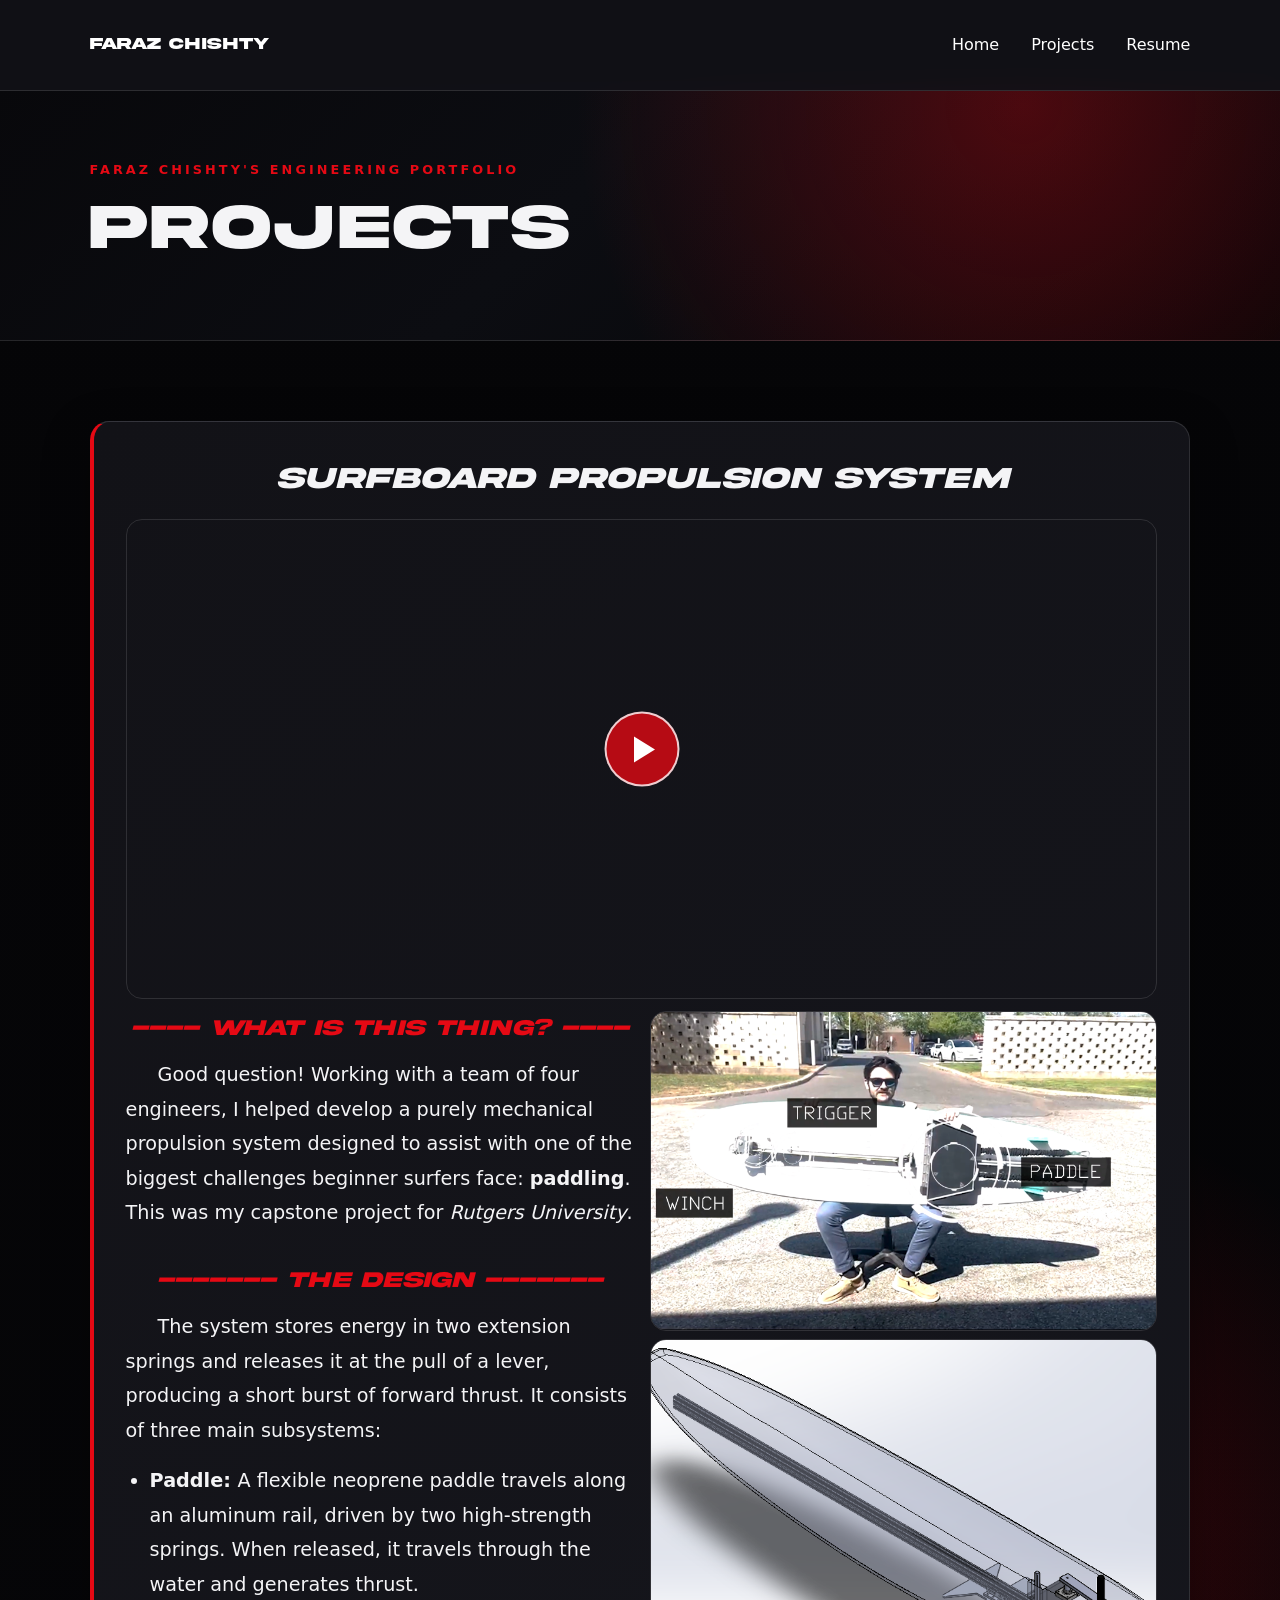
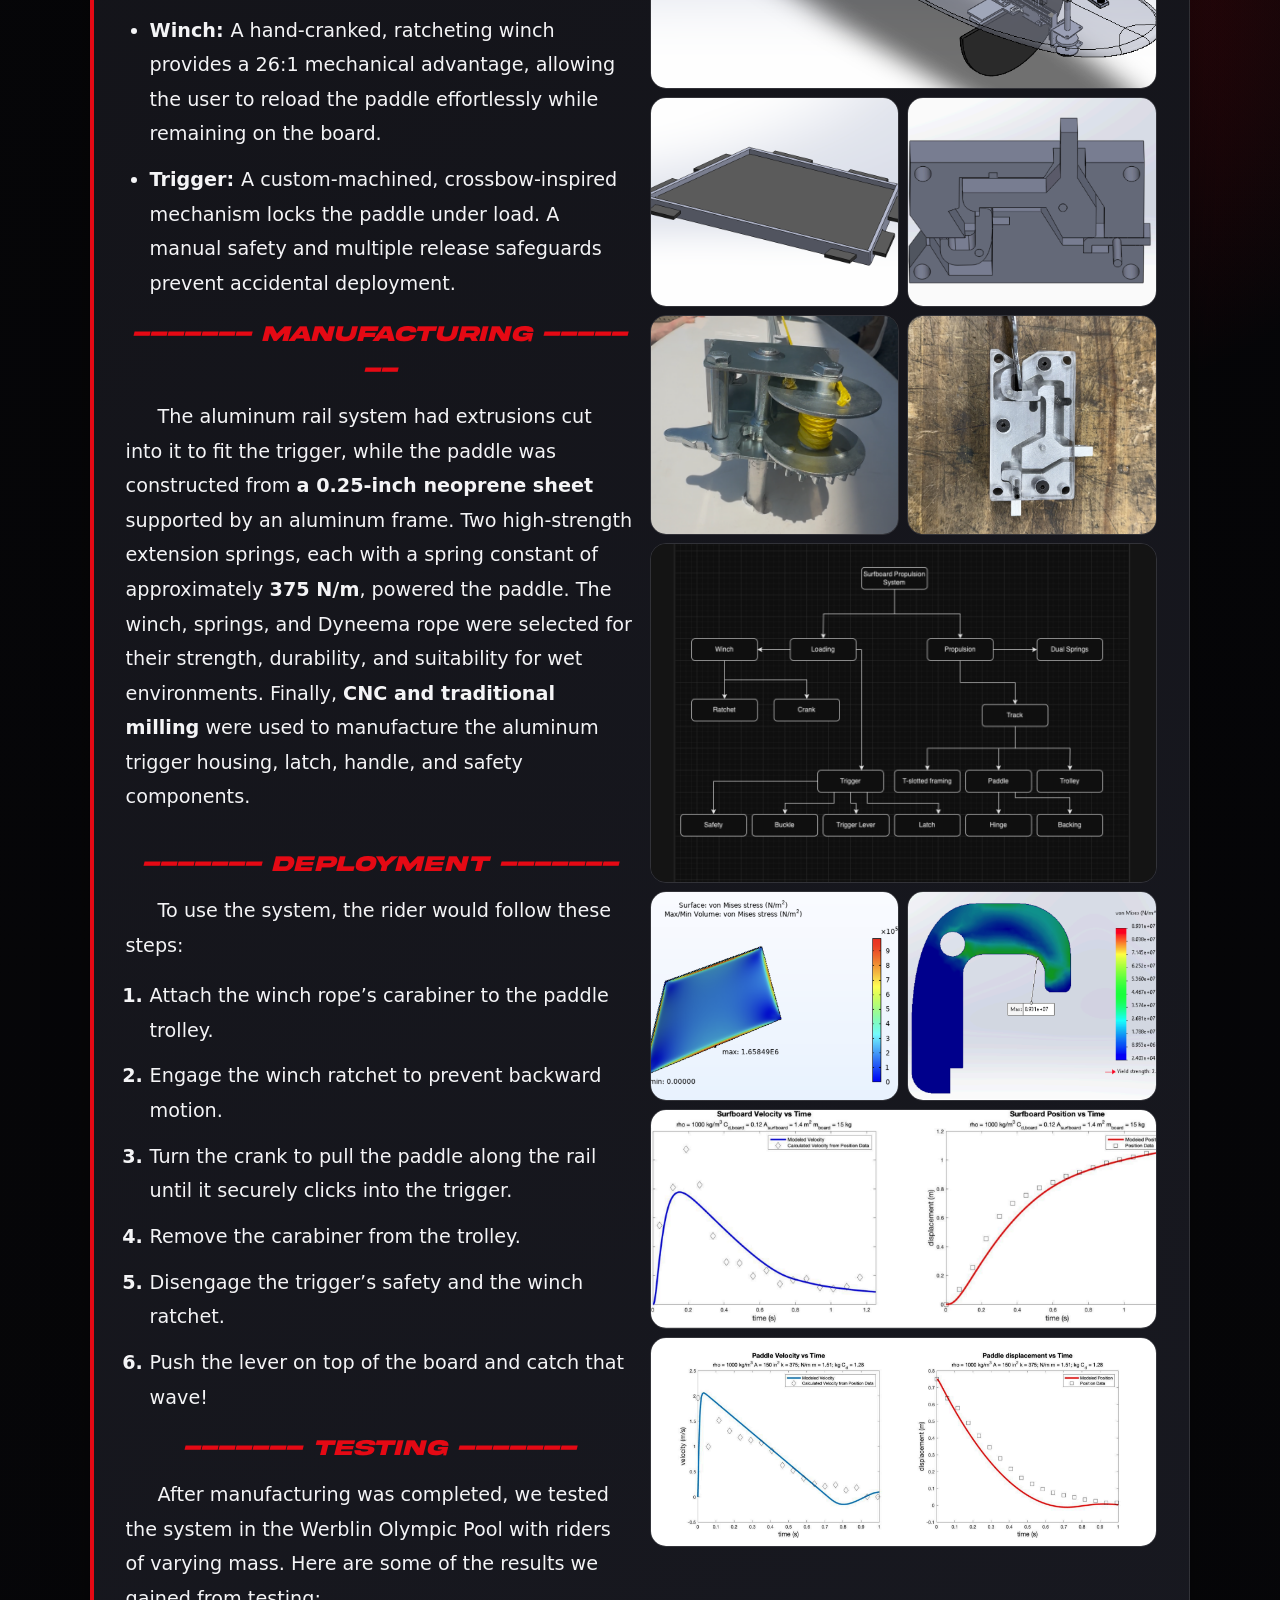
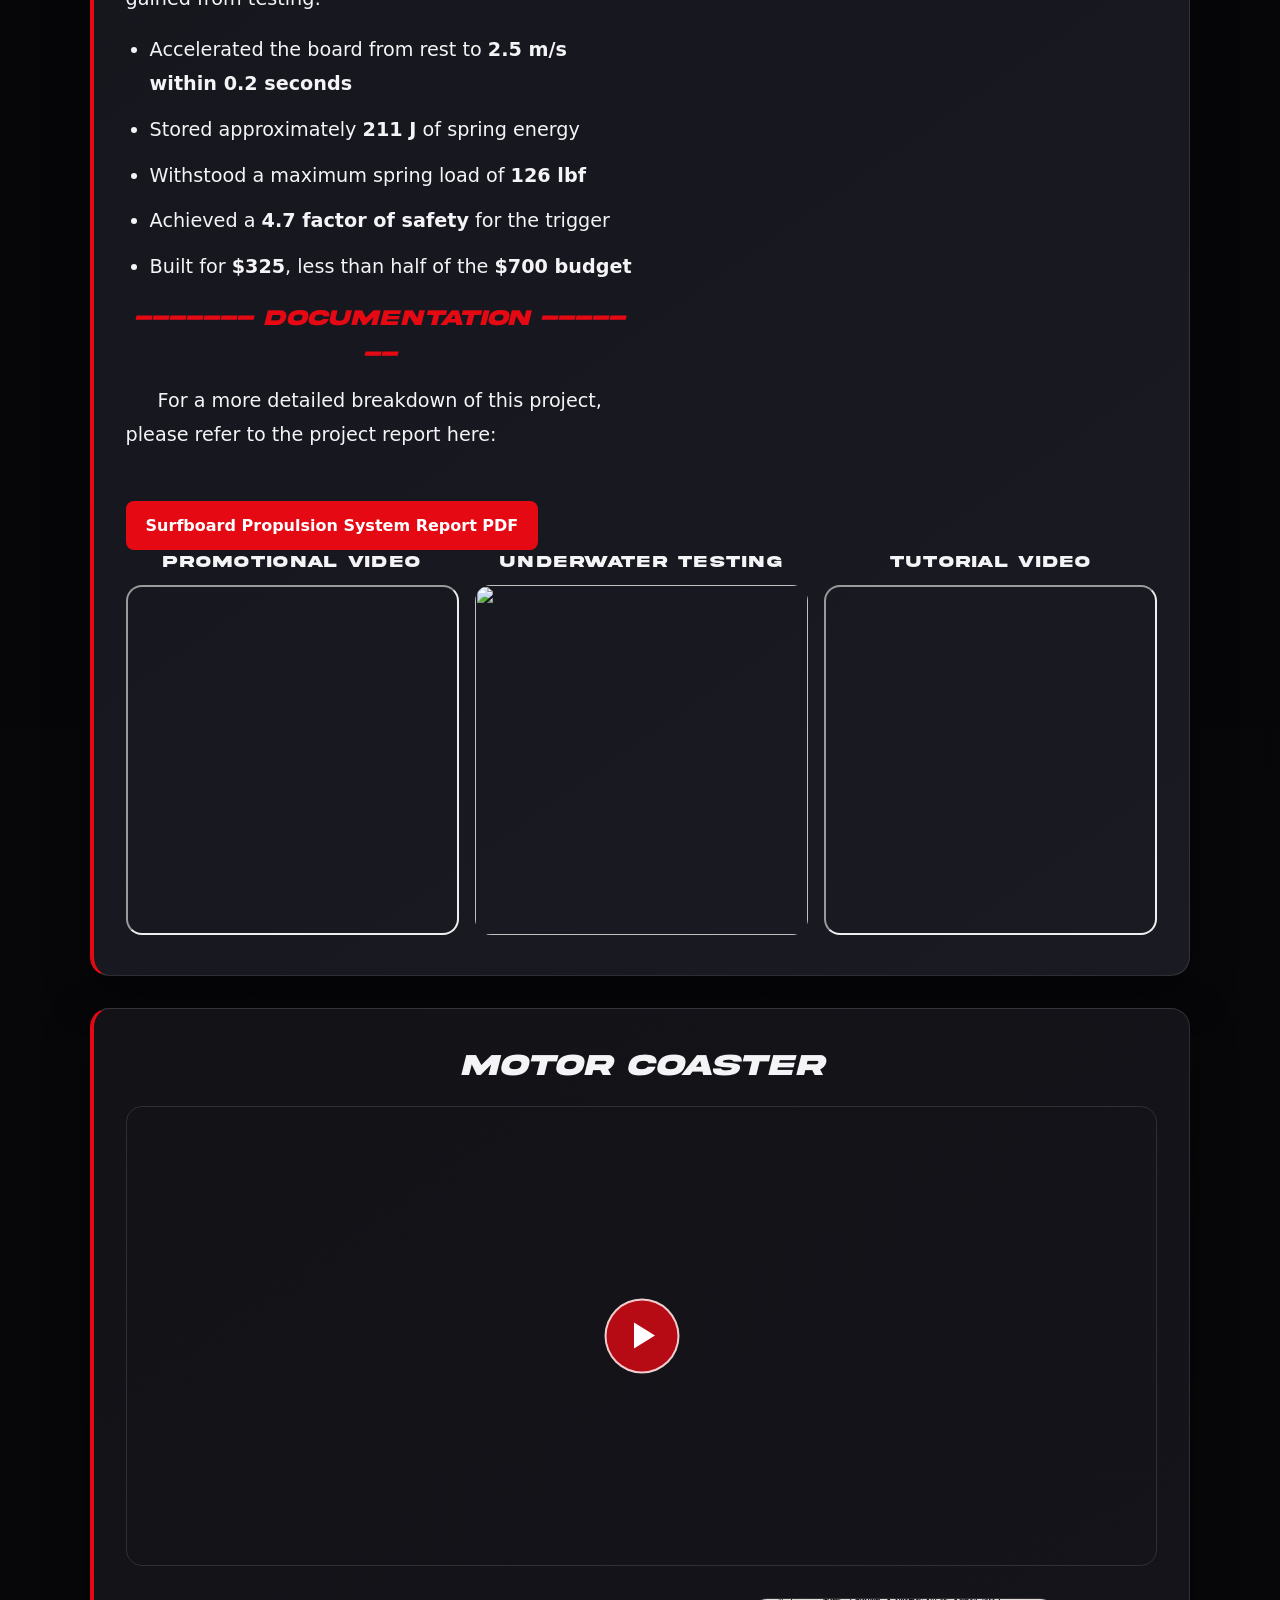
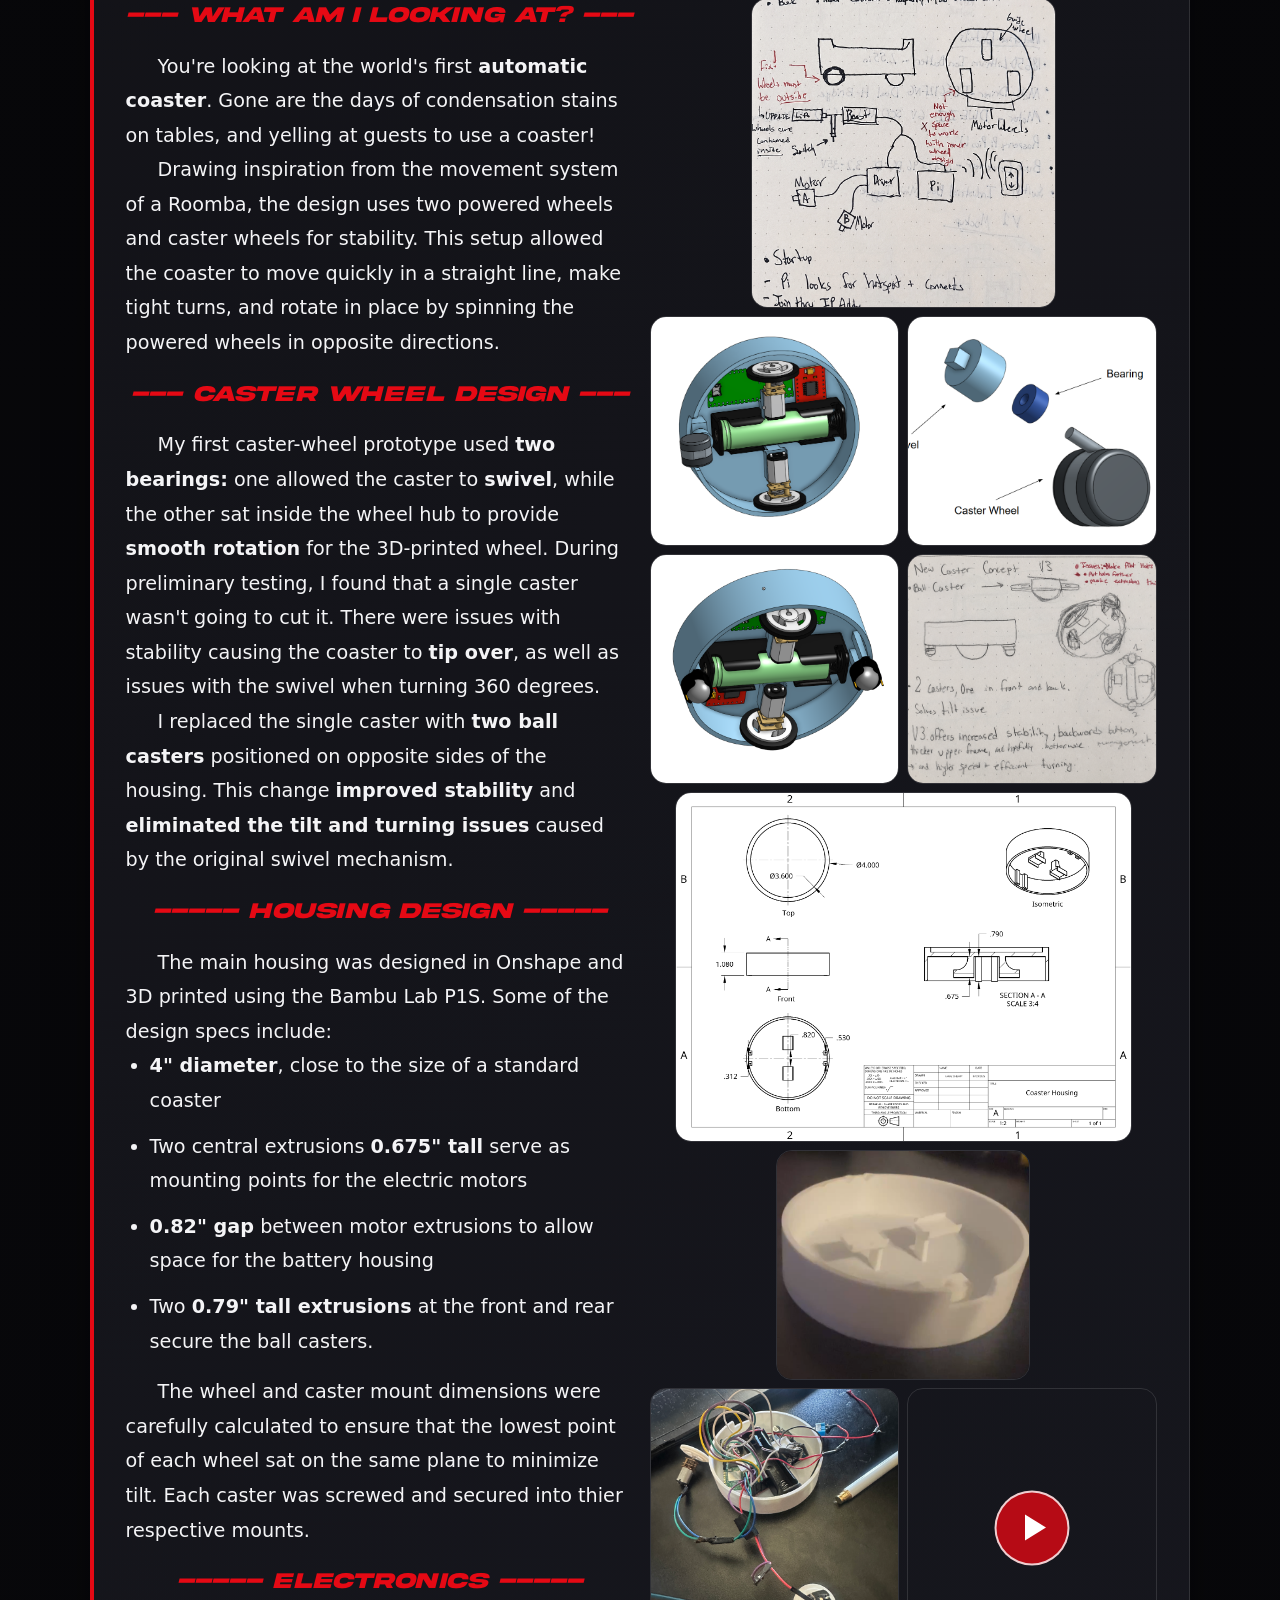
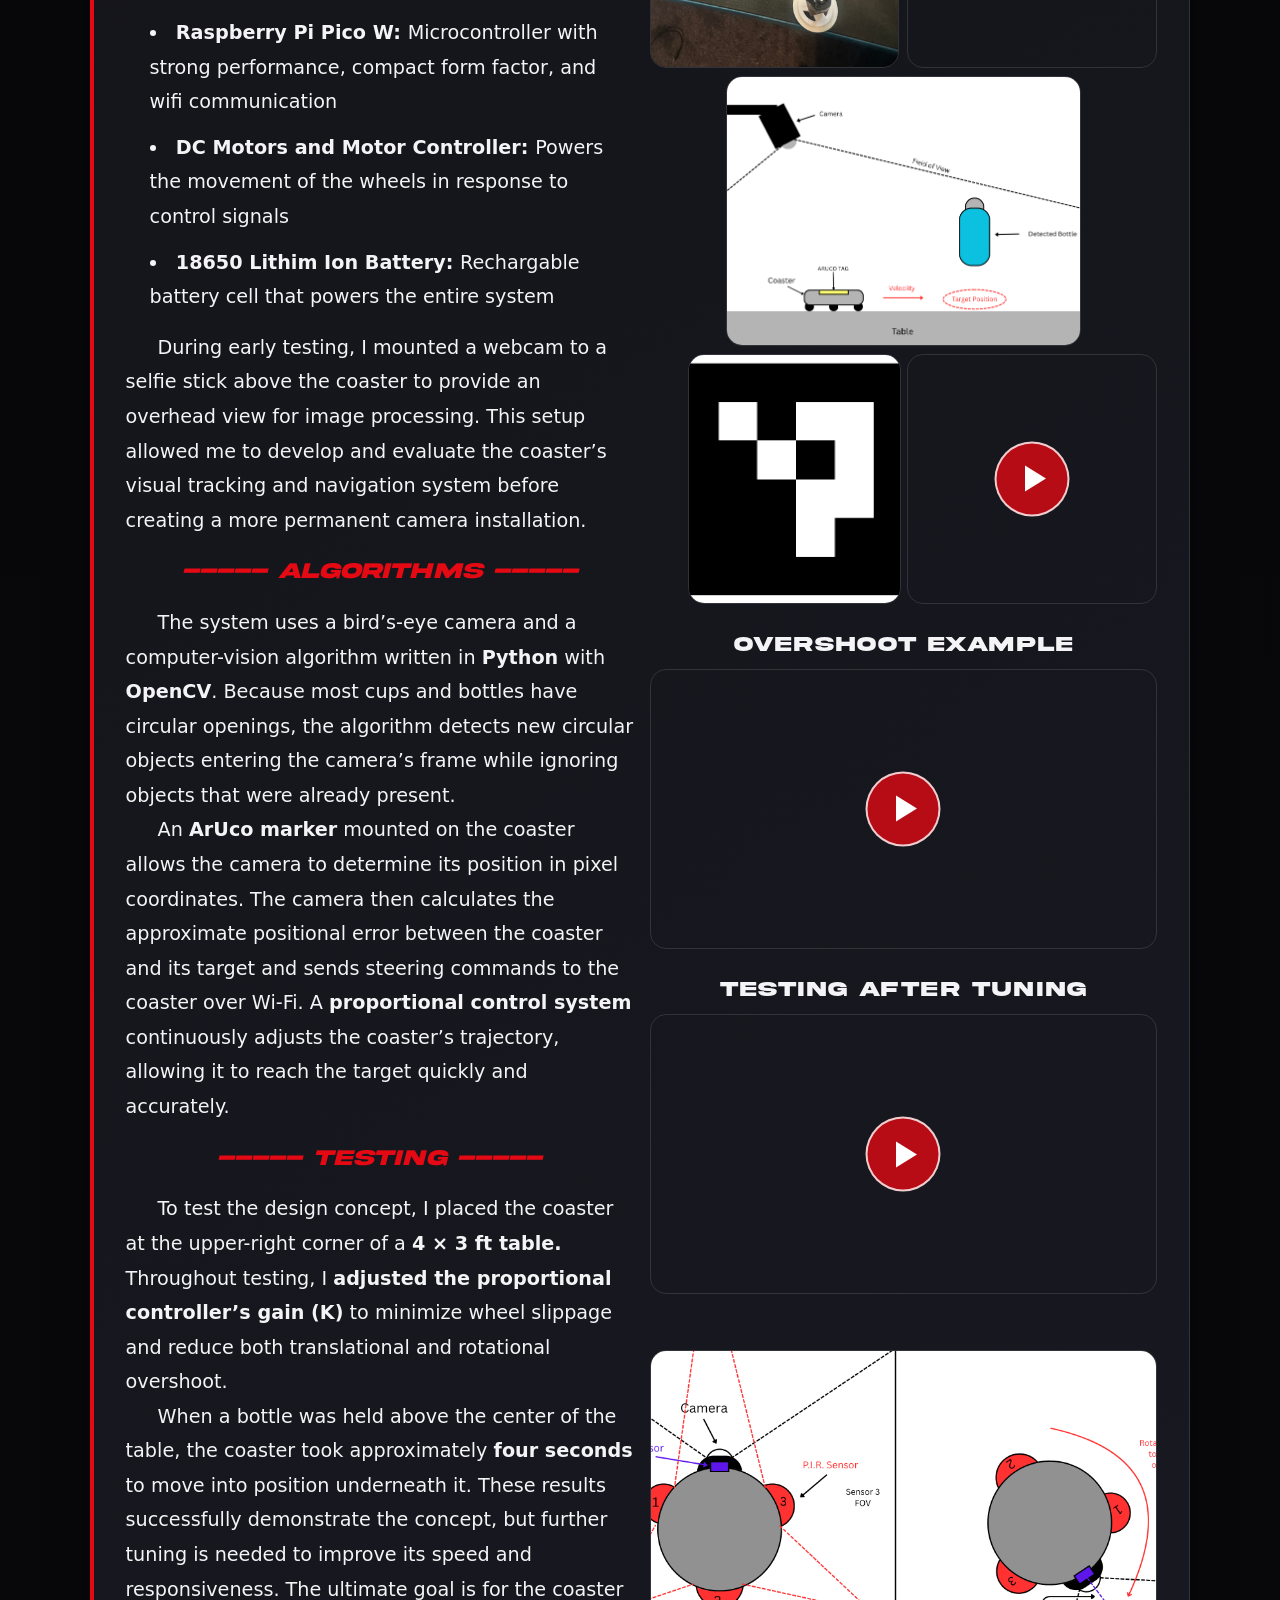
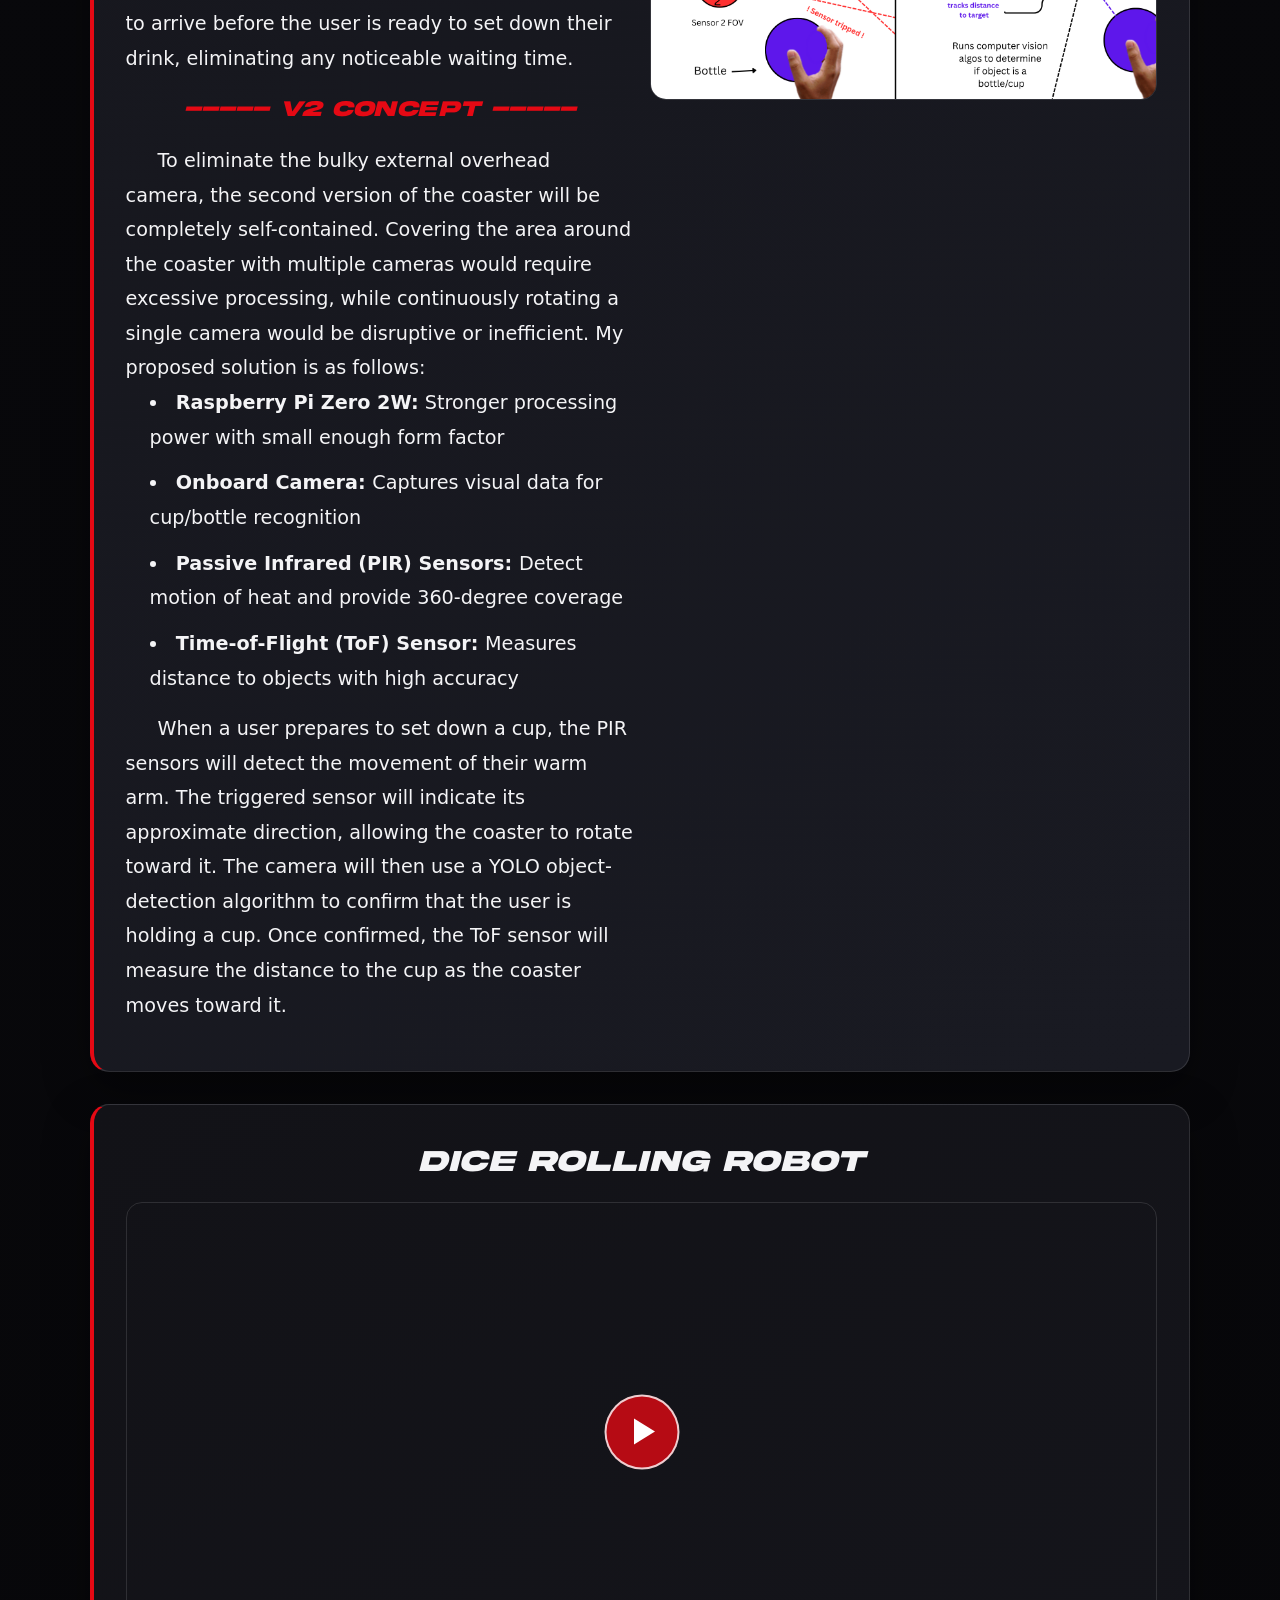
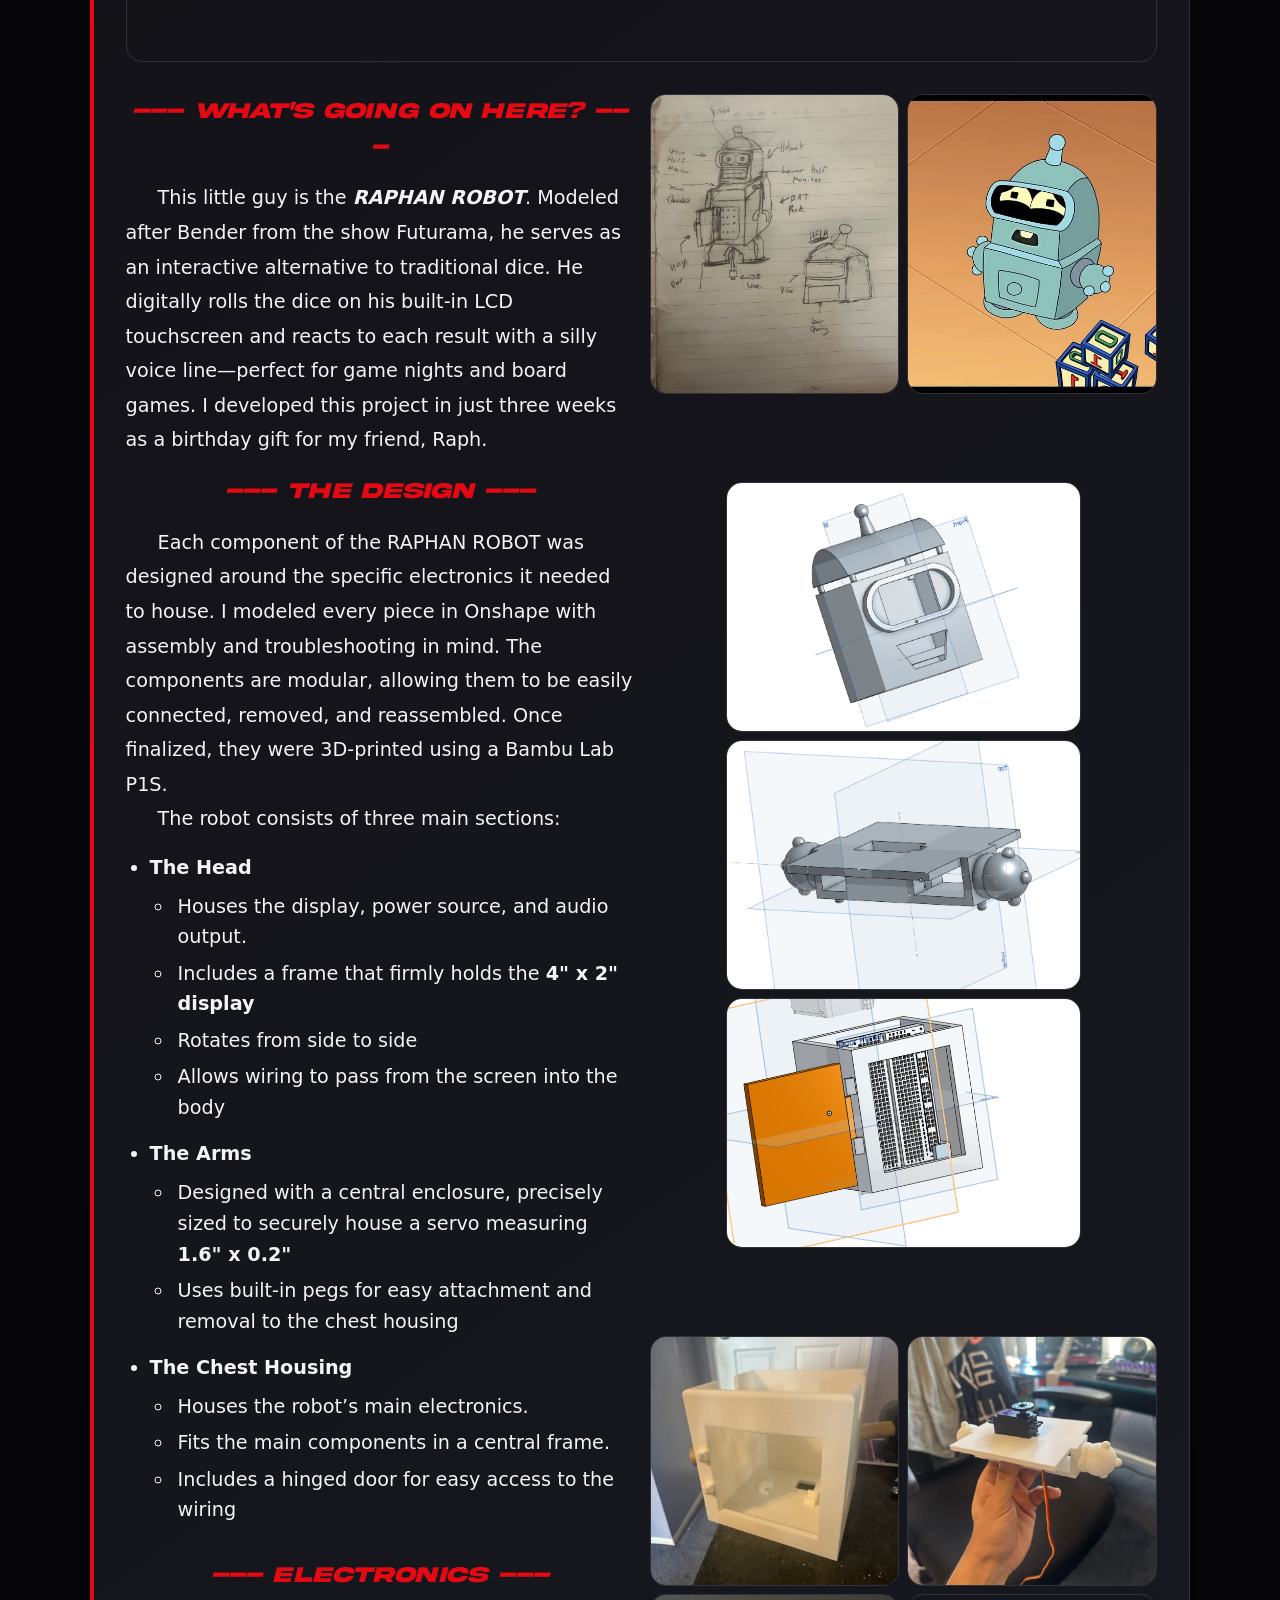
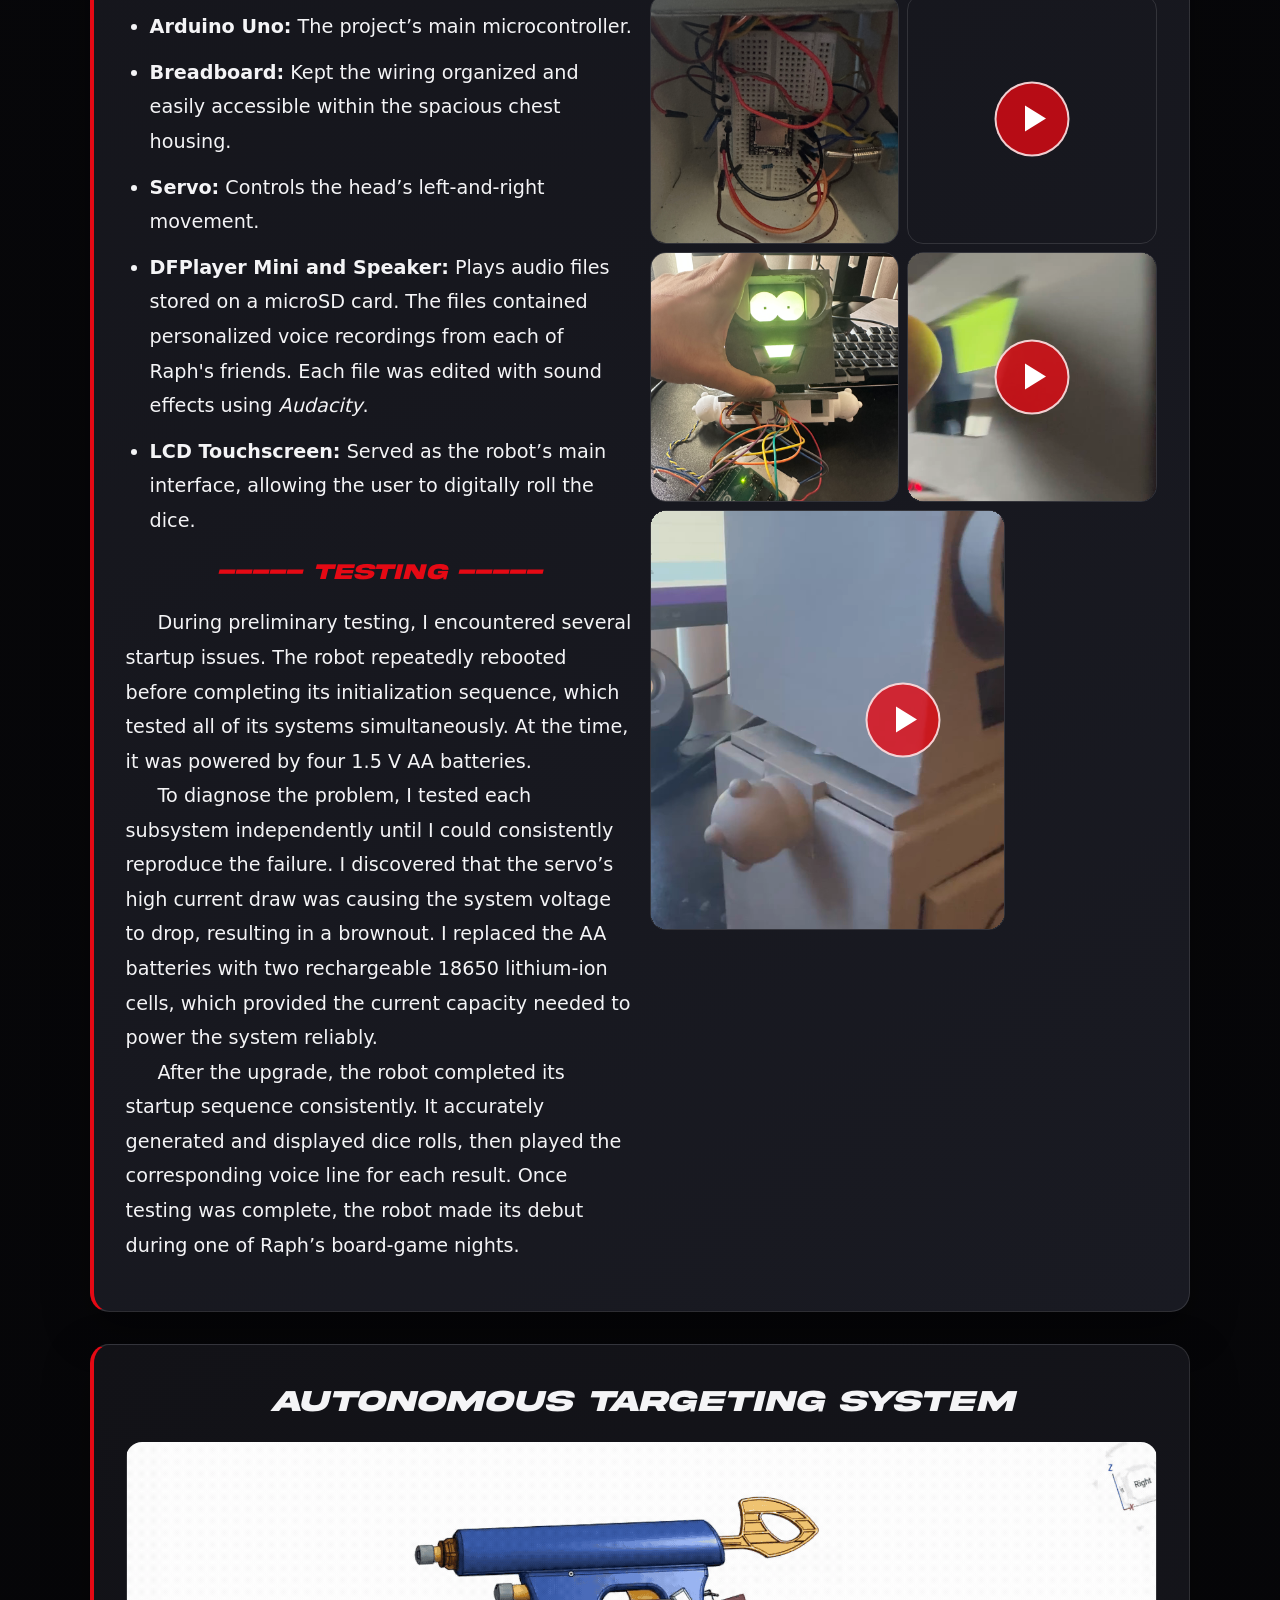
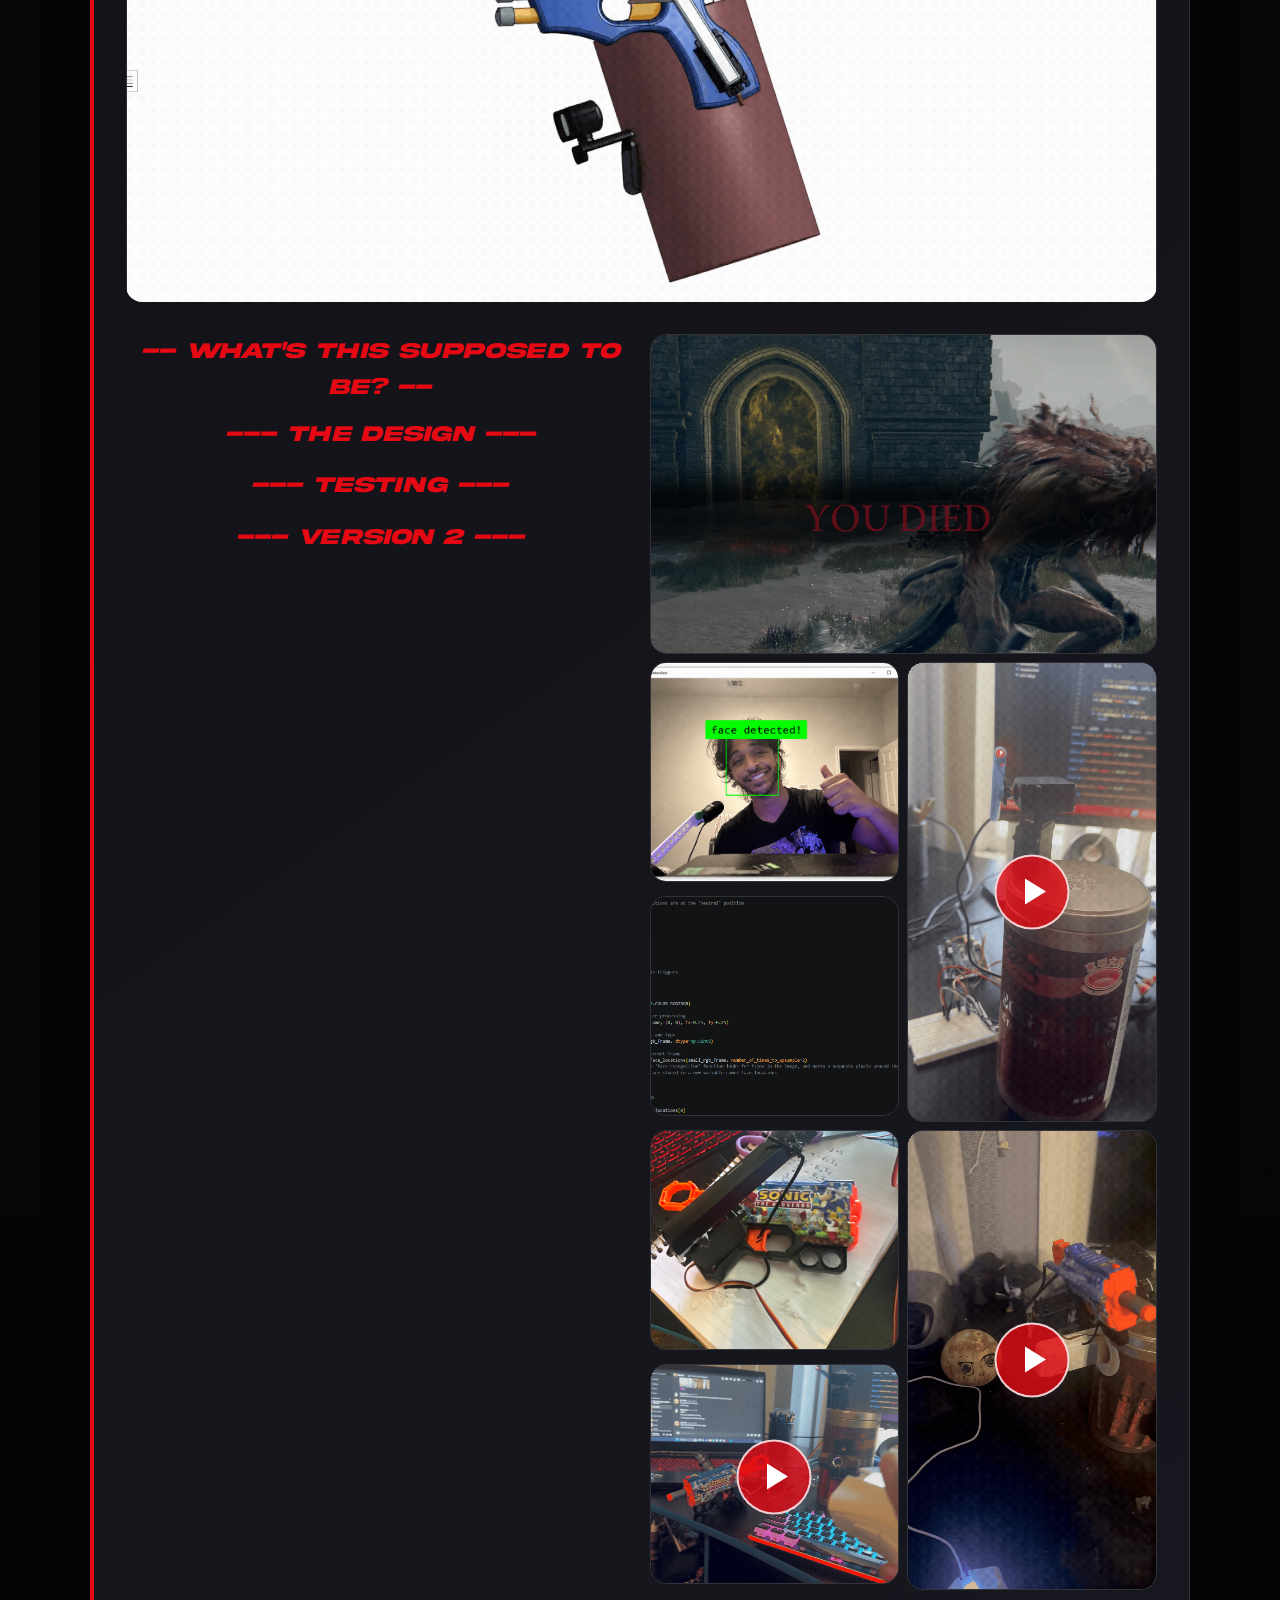
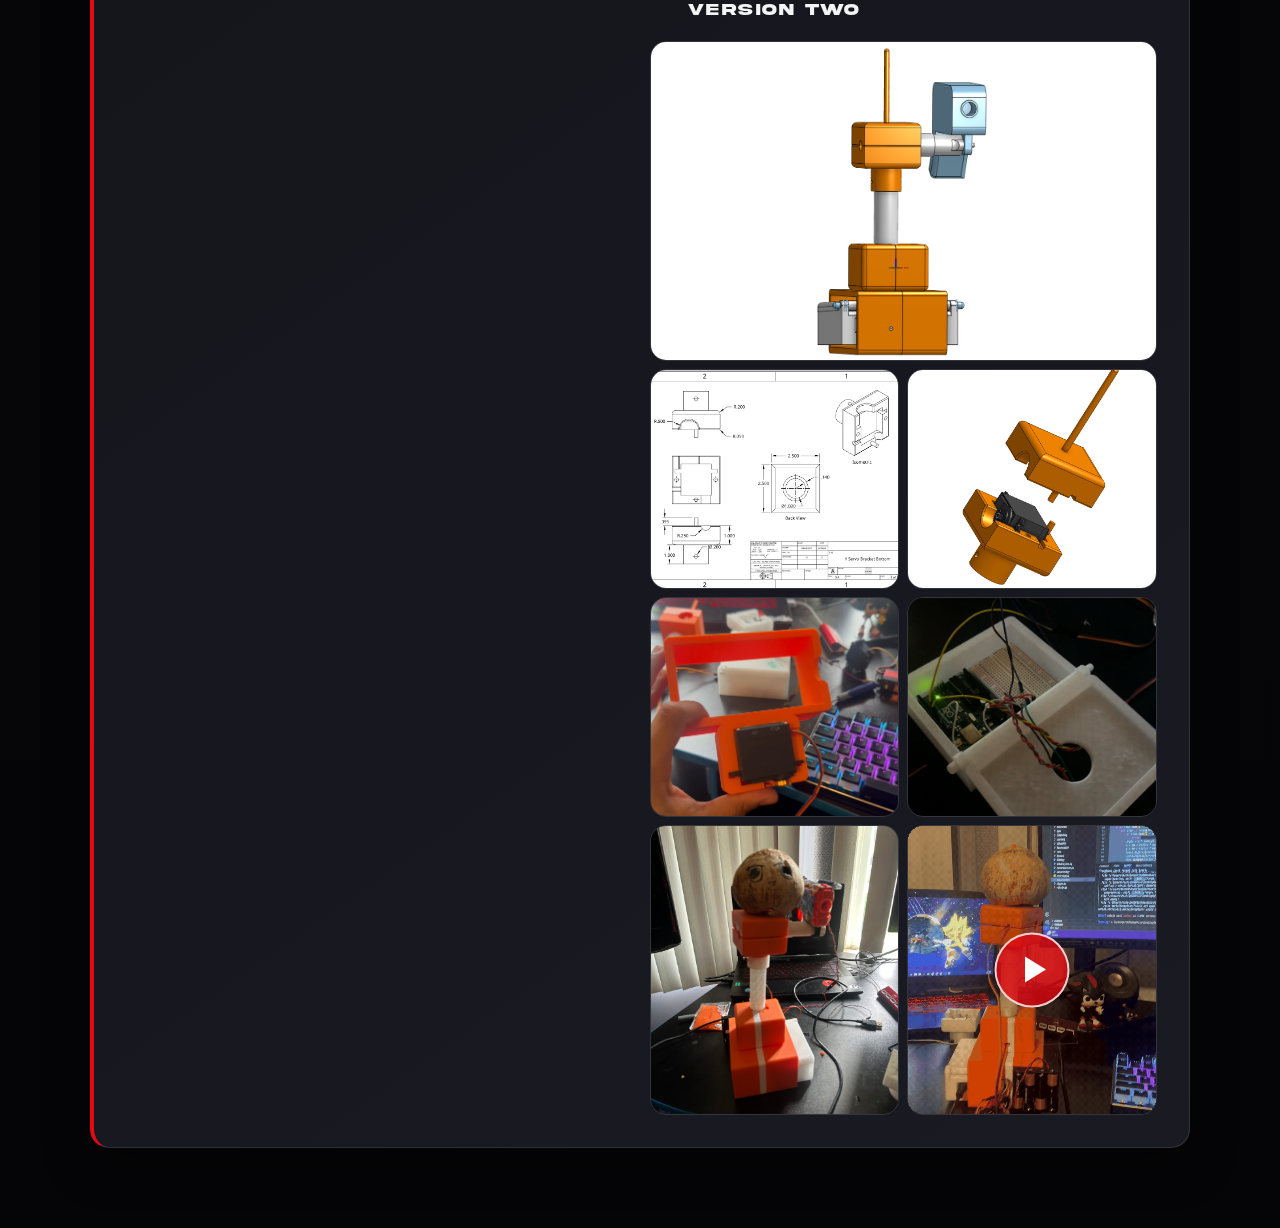
==== commit 90702884: "home_screen" ====
--- a/projects.html
+++ b/projects.html
@@ -9,8 +9,18 @@
 
 
 <body>
+    <nav class="top-nav" id="top-nav">
+        <a class="nav-logo" href="index.html">Faraz Chishty</a>
+
+        <div class="nav-links">
+            <a href="index.html">Home</a>
+            <a href="projects.html">Projects</a>
+        <a href="images/resume.pdf" target="_blank">Resume</a>
+        </div>
+    </nav>
+
     <header class="projects-hero">
-    <div class="hero-content">
+        <div>
         <p class="eyebrow">Faraz Chishty's Engineering Portfolio</p>
         <h1>Projects</h1>
     </div>
@@ -22,14 +32,18 @@
 <!-- SURFBOARD PROPULSION SYSTEM --------------------------------------------------------------------------------------------->
 
 <section class="project-detail" id="surfboard">
-    <h2>Surfboard Propulsion System</h2>
-    <div class="project-banner surfboard-banner"></div>
+
+        <h2>Surfboard Propulsion System</h2>
+        <div class="muted-video project-banner-video">
+            <video class="project-banner surfboard-banner" src="images/surfboard/surfboard_banner.webm" playsinline></video>
+            <button type="button" class="play-button" aria-label="Play video"></button>
+        </div>
 
     <div class="project-content">
 
         <div class="surfboard-project-text">
             
-            <h3 class = surfboard-project-subheading>---- What is This Thing? ----
+            <h3 class = subheading>---- What is This Thing? ----
             </h3> 
 
             <div class = surfboard-project-body>
@@ -39,7 +53,7 @@
                 </p>
             </div>
             
-            <h3 class = surfboard-project-subheading>------- The Design -------
+            <h3 class = subheading>------- The Design -------
             </h3>
 
             <div class = surfboard-project-body>
@@ -68,7 +82,7 @@
                 </ul>
             </div>
             
-            <h3 class = surfboard-project-subheading>------- Manufacturing -------
+            <h3 class = subheading>------- Manufacturing -------
             </h3>
 
             <div class = surfboard-project-body>
@@ -79,7 +93,7 @@
                 </p>
             </div>
 
-            <h3 class = surfboard-project-subheading>------- Deployment -------
+            <h3 class = subheading>------- Deployment -------
             </h3>
 
             <div class = surfboard-project-body>
@@ -98,7 +112,7 @@
                 </ol>
             </div>
 
-            <h3 class = surfboard-project-subheading>------- Testing -------
+            <h3 class = subheading>------- Testing -------
             </h3>
              
             <div class = surfboard-project-body>
@@ -120,12 +134,12 @@
                 </ul>
             </div>
 
-            <h3 class = surfboard-project-subheading>------- Documentation ------- </h3>
+            <h3 class = subheading>------- Documentation ------- </h3>
             <div class = surfboard-project-body>
                 <p>For a more detailed breakdown of this project, please refer to the project report here:</p>
                 <a
                     class="report-download"
-                    href="surfboard_images/surfboard_Report.pdf"
+                    href="images/surfboard/surfboard_Report.pdf"
                     download
                     >
                     Surfboard Propulsion System Report PDF
@@ -190,60 +204,163 @@
 
 <section class="project-detail" id="coaster">
     <h2>Motor Coaster</h2>
-    <div class="project-banner coaster-banner"></div>
+    <div class="muted-video project-banner-video">
+        <video class="project-banner coaster-banner" src="images/coaster/coaster_banner.webm" muted playsinline></video>
+        <button type="button" class="play-button" aria-label="Play video"></button>
+    </div>
 
     <div class="project-content">
 
         <div class="project-text">
-            <p> <strong> Overview: </strong></p>
-            <p>There’s always that one guy in our lives that forgets to use a coaster. That guy might even be you! I created a coaster that uses computer vision to detect cups or bottles that are about to be placed, and moves into position underneath them. This way, you never forget to use a coaster.
-                Opencv
-                Raspberry Pi Pico
-                Raspberry Pi Zero 2 W
+            <h3 class= subheading> --- What Am I Looking At? ---</h3>
+            <div class="coaster-body">
+                <p>You're looking at the world's first<strong> automatic coaster</strong>. Gone are the days of condensation stains on tables, and yelling at guests to use a coaster!
+                </p>
+                <p>
+                    Drawing inspiration from the movement system of a Roomba, the design uses two powered wheels and caster wheels for stability.
+                    This setup allowed the coaster to move quickly in a straight line, make tight turns, and rotate in place by spinning the powered wheels in opposite directions.
+                </p>
+            </div>
+
+
+                <h3 class="subheading"> --- Caster Wheel Design ---</h3>
+            <div class="coaster-body">
+                <p>
+                    My first caster-wheel prototype used <strong>two bearings:</strong> one allowed the caster to <strong>swivel</strong>, while the other sat inside the wheel hub to provide <strong>smooth rotation</strong> for the 3D-printed wheel. 
+                    During preliminary testing, I found that a single caster wasn't going to cut it. There were issues with stability causing the coaster to <strong> tip over</strong>, as well as issues with the swivel when turning 360 degrees.
+                </p>
+                <p>
+                    I replaced the single caster with <strong>two ball casters</strong> positioned on opposite sides of the housing. 
+                    This change <strong>improved stability</strong> and <strong>eliminated the tilt and turning issues</strong> caused by the original swivel mechanism.
+
+                </p>
+            </div>
+            <h3 class="subheading"> -----  Housing Design -----</h3>
+
+            <div class = "coaster-body">
+                <p>
+                    The main housing was designed in Onshape and 3D printed using the Bambu Lab P1S. Some of the design specs include:
+                </p>
+            </div>
+
+            <div class = "surfboard-project-bullets">
+                <ul>
+                    <li> <strong>4" diameter</strong>, close to the size of a standard coaster </li>
+                    <li> Two central extrusions <strong>0.675" tall</strong> serve as mounting points for the electric motors </li>
+                    <li> <strong>0.82" gap</strong> between motor extrusions to allow space for the battery housing</li>                            
+                    <li> Two <strong>0.79" tall extrusions</strong> at the front and rear secure the ball casters. </li>
+
+                </ul>
+
+            </div>
+
+            <div class = "coaster-body">
+                <p> The wheel and caster mount dimensions were carefully calculated to ensure that the lowest point of each wheel sat on the same plane to minimize tilt.
+                    Each caster was screwed and secured into thier respective mounts.
+                </p>
+
+            </div>
+            
+            <h3 class= subheading> ----- Electronics -----</h3>
+            <div class = "space"> </div>
+
+            <div class = "surfboard-project-bullets">
+                <li> <strong> Raspberry Pi Pico W: </strong> Microcontroller with strong performance, compact form factor, and wifi communication </li>
+                    <li> <strong> DC Motors and Motor Controller: </strong> Powers the movement of the wheels in response to control signals </li>
+                    <li> <strong> 18650 Lithim Ion Battery: </strong> Rechargable battery cell that powers the entire system </li>
+            </div>
+
+            <div class = "coaster-body">
+                <p>
+                    During early testing, I mounted a webcam to a selfie stick above the coaster to provide an overhead view for image processing.
+                    This setup allowed me to develop and evaluate the coaster’s visual tracking and navigation system before creating a more permanent camera installation.
+                </p>
+            </div>
+
+            <h3 class= subheading> ----- Algorithms -----</h3>
+            <div class="coaster-body">
+                <p>
+                    The system uses a bird’s-eye camera and a computer-vision algorithm written in <strong>Python</strong> with <strong>OpenCV</strong>. 
+                    Because most cups and bottles have circular openings, the algorithm detects new circular objects entering the camera’s frame while ignoring objects that were already present.
+                </p>
+                <p> An <strong>ArUco marker</strong> mounted on the coaster allows the camera to determine its position in pixel coordinates. 
+                    The camera then calculates the approximate positional error between the coaster and its target and sends steering commands to the coaster over Wi-Fi. 
+                    A <strong>proportional control system</strong> continuously adjusts the coaster’s trajectory, allowing it to reach the target quickly and accurately.
+                </p>
+            </div>
+
+            <h3 class = "subheading"> ----- Testing -----</h3>
+            <div class = "coaster-body">
+            <p>
+                To test the design concept, I placed the coaster at the upper-right corner of a <strong> 4 × 3 ft table. </strong>
+                Throughout testing, I <strong>adjusted the proportional controller’s gain (K)</strong> to minimize wheel slippage and reduce both translational and rotational overshoot.
             </p>
-
-        </div>
+            <p>
+                When a bottle was held above the center of the table, the coaster took approximately <strong> four seconds </strong> to move into position underneath it. 
+                These results successfully demonstrate the concept, but further tuning is needed to improve its speed and responsiveness. 
+                The ultimate goal is for the coaster to arrive before the user is ready to set down their drink, eliminating any noticeable waiting time.
+            </p>
+            </div>
+
+            <h3 class = "subheading"> ----- V2 Concept -----</h3>
+            <div class = "coaster-body">
+                <p> 
+                    To eliminate the bulky external overhead camera, the second version of the coaster will be completely self-contained. 
+                    Covering the area around the coaster with multiple cameras would require excessive processing, while continuously rotating a single camera would be disruptive or inefficient. My proposed solution is as follows:
+                </p>
+            </div>
+
+            <div class="surfboard-project-bullets">
+                <li> <strong> Raspberry Pi Zero 2W:</strong> Stronger processing power with small enough form factor </li>
+                <li> <strong> Onboard Camera: </strong> Captures visual data for cup/bottle recognition</li>
+                <li> <strong> Passive Infrared (PIR) Sensors: </strong> Detect motion of heat and provide 360-degree coverage </li>
+                <li> <strong> Time-of-Flight (ToF) Sensor: </strong> Measures distance to objects with high accuracy </li>
+            </div>
+
+            <div class="coaster-body">
+            <p>
+                When a user prepares to set down a cup, the PIR sensors will detect the movement of their warm arm. 
+                The triggered sensor will indicate its approximate direction, allowing the coaster to rotate toward it. 
+                The camera will then use a YOLO object-detection algorithm to confirm that the user is holding a cup. 
+                Once confirmed, the ToF sensor will measure the distance to the cup as the coaster moves toward it.
+            </p>
+        </div>
+    </div>
 
         <div class="project-media">
             <img class = "img-coaster_concept" src="images/coaster/coaster_concept.png">
-            <img class="img-coaster_breadboard" src="images/coaster/coaster_breadboard.jpg">
             <img class="img-coaster_caster_wheel" src="images/coaster/coaster_caster_wheel.png">
-            <img class = "img-coaster_housing_real" src="images/coaster/coaster_housing_real.png"> 
             <img class="img-coaster_caster_wheel_breakdown" src ="images/coaster/coaster_caster_wheel_breakdown.png">
+            <img class="img-coaster_caster_ball" src="images/coaster/coaster_caster_ball.png">
+            <img class= "img-coaster_concept_ball_caster" src="images/coaster/coaster_concept_ball_caster.png">
+            <img class = "img-coaster_drawing" src="images/coaster/coaster_drawing.png">
+            <img class = "img-coaster_housing_real" src="images/coaster/coaster_housing_real.png">
             <img class="img-coaster_real" src="images/coaster/coaster_real.jpg">
-            <video 
-             class = "img-coaster_movement"
-                autoplay
-                loop
-                muted
-                playsinline
-                controls
-            >
-                <source 
-                src = "images/coaster/coaster_movement.webm" type="video/webm">
-                type="video/webm"
-                >
-            </video>
-
-            <img class= "img-coaster_connections" src="images/coaster/coaster_connections.png">
-            <img class= "img-coaster_concept_ball_caster" src="images/coaster/coaster_concept_ball_caster.png">
-            <img class= "img-coaster_ball_caster_measurements" src="images/coaster/coaster_ball_caster_measurements.png">
-            <img class="img-coaster_caster_ball" src="images/coaster/coaster_caster_ball.png">
+
+            <div class="muted-video">
+                <video class="project-video img-coaster_camera" src="images/coaster/coaster_camera.webm" muted playsinline></video>
+                <button type="button" class="play-button" aria-label="Play video"></button>
+            </div>
+
             <img class= "img-coaster_camera_concept" src="images/coaster/coaster_camera_concept.png">
-
-            <video class = "img-coaster_camera"
-                autoplay
-                loop
-                muted
-                playsinline
-                >
-                <source src = "images/coaster/coaster_camera.webm" type="video/webm">
-            </video>
-
             <img class="img-coaster_aruco" src="images/coaster/coaster_aruco.png">
-            <img class = "img-coaster_new_concept" src="images/coaster/coaster_new_concept.png">
-
-        </div>
+
+            <div class="muted-video">
+                <video class="project-video img-coaster_algorithm" src="images/coaster/coaster_algorithm.webm" muted playsinline></video>
+                <button type="button" class="play-button" aria-label="Play video"></button>
+            </div>
+            <h3 class="descriptor"> Overshoot example</h3>
+            <div class="muted-video full-width-video">
+                <video class = "project-video img-coaster_overshoot" src="images/coaster/coaster_overshoot.webm" muted playsinline></video>
+                <button type="button" class="play-button" aria-label="Play video"></button>
+            </div>
+            <h3 class="descriptor"> Testing after tuning</h3>
+            <div class = "muted-video full-width-video">
+                <video class = "project-video img-coaster_test" src="images/coaster/coaster_test.webm" muted playsinline></video>
+                <button type="button" class="play-button" aria-label="Play video"></button>
+            </div>
+
+            <img class="img-coaster_new_concept" src="images/coaster/coaster_new_concept.png">
 
     </div>
 
@@ -255,32 +372,138 @@
 
 <section class="project-detail" id="dice">
     <h2>Dice Rolling Robot</h2>
-    <div class="project-banner dice-banner"></div>
-
-    <div class="project-content">
-        
-        <div class="project-text">
-            <p>Designed after the character ‘Bender’ from the show Futarama, this robot serves as an interactive alternative to traditional dice that reacts to a user’s dice roll and outputs a personalized audio file. 
-                This robot was developed as a birthday gift to my friend. 
-                I finished the project in 3 weeks. 
-                I modeled the robot in onshape, custom designing the parts.
-                Materials:
-                LCD Touchscreen
-                Arduino Uno
-                Servo Motors
-            </p>
+        <div class="muted-video project-banner-video">
+            <video class="project-banner img-dice_banner" src="images/dice/dice_banner.webm" muted playsinline></video>
+            <button type="button" class="play-button" aria-label="Play video"></button>
+        </div>
+
+        <div class="project-content">
+            <div class="project-text">
+            <h3 class="subheading"> --- What's going on here? ---</h3>
+            
+                <div class = "dice-body">
+                    <p>
+                    This little guy is the <em><strong>RAPHAN ROBOT</strong></em>. 
+                    Modeled after Bender from the show Futurama, he serves as an interactive alternative to traditional dice. 
+                    He digitally rolls the dice on his built-in LCD touchscreen and reacts to each result with a silly voice line—perfect for game nights and board games. 
+                    I developed this project in just three weeks as a birthday gift for my friend, Raph.
+                    </p>
+                </div>
+
+                <h3 class= subheading> --- The Design ---</h3>
+                
+                <div class="dice-body">
+                    <p>
+                        Each component of the RAPHAN ROBOT was designed around the specific electronics it needed to house. 
+                        I modeled every piece in Onshape with assembly and troubleshooting in mind. 
+                        The components are modular, allowing them to be easily connected, removed, and reassembled. 
+                        Once finalized, they were 3D-printed using a Bambu Lab P1S. 
+                    </p>
+
+                    <p>
+                        The robot consists of three main sections:
+                    </p>
+                </div>
+
+            <ul class="parts-list">
+                <li>
+                    <strong>The Head</strong>
+
+                    <ul class="description-list">
+                        <li>Houses the display, power source, and audio output.</li>
+                        <li>Includes a frame that firmly holds the <strong>4" x 2" display</strong></li>
+                        <li>Rotates from side to side</li>
+                        <li>Allows wiring to pass from the screen into the body</li>
+                        
+                    </ul>
+                </li>
+
+                <li>
+                    <strong>The Arms</strong>
+
+                    <ul class="description-list">
+                        <li>Designed with a central enclosure, precisely sized to securely house a servo measuring <strong>1.6" x 0.2"</strong></li>
+                        <li>Uses built-in pegs for easy attachment and removal to the chest housing</li>
+                    </ul>
+                </li>
+
+                <li>
+                    <strong>The Chest Housing</strong>
+
+                    <ul class="description-list">
+                        <li>Houses the robot’s main electronics.</li>
+                        <li>Fits the main components in a central frame. </li>
+                        <li>Includes a hinged door for easy access to the wiring</li>
+                    </ul>
+                </li>
+            </ul>
+
+            <div class = "space"></div>
+            <h3 class= subheading> --- Electronics ---</h3>
+            <div class = "space"></div>
+
+            <div class = "surfboard-project-bullets">
+                <ul>
+                    <li> <strong>Arduino Uno:</strong> The project’s main microcontroller.</li>
+                    <li><strong>Breadboard:</strong> Kept the wiring organized and easily accessible within the spacious chest housing. </li>
+                    <li><strong>Servo:</strong> Controls the head’s left-and-right movement.</li>
+                    <li><strong>DFPlayer Mini and Speaker:</strong> Plays audio files stored on a microSD card. 
+                    The files contained personalized voice recordings from each of Raph's friends. Each file was edited with sound effects using <em>Audacity</em>.</li>
+                    <li><strong>LCD Touchscreen:</strong> Served as the robot’s main interface, allowing the user to digitally roll the dice.</li>
+                </ul>
+            </div>
+
+            <h3 class= subheading> ----- Testing -----</h3>
+            <div class="dice-body">
+                <p>
+                    During preliminary testing, I encountered several startup issues. 
+                    The robot repeatedly rebooted before completing its initialization sequence, which tested all of its systems simultaneously. 
+                    At the time, it was powered by four 1.5 V AA batteries.
+                </p>
+                <p>
+                    To diagnose the problem, I tested each subsystem independently until I could consistently reproduce the failure. 
+                    I discovered that the servo’s high current draw was causing the system voltage to drop, resulting in a brownout. 
+                    I replaced the AA batteries with two rechargeable 18650 lithium-ion cells, which provided the current capacity needed to power the system reliably. 
+                </p>
+                <p>
+                    After the upgrade, the robot completed its startup sequence consistently. 
+                    It accurately generated and displayed dice rolls, then played the corresponding voice line for each result. 
+                    Once testing was complete, the robot made its debut during one of Raph’s board-game nights.
+                </p>
+            </div>
         </div>
 
         <div class="project-media">
-
-            <img class="img-dice" src="images/dice/dice_bender.jpg">
-            <img class="img-dice" src="images/dice/dice_concept.jpg">
-            <img class="img-dice" src="images/dice/dice_housing_CAD.png">
-            <img class="img-dice" src="images/dice/dice_housing_real.jpg">
-            <img class="img-dice" src="images/dice/dice_servo.jpg">
-            <img class="img-dice" src="images/dice/dice_heart.jpg">
-            <img class="img-dice" src="images/dice/dice_head.jpg">
-
+            <img class="img-dice_concept" src="images/dice/dice_concept.jpg">
+            <img class="img-dice_bender" src="images/dice/dice_bender.jpg">
+            <img class="img-dice_helm_CAD" src="images/dice/dice_helm_CAD.png">
+            <img class = "img-dice_servo_CAD" src="images/dice/dice_servo_CAD.png">
+            <img class="img-dice_housing_CAD" src="images/dice/dice_housing_CAD.png">
+
+            <img class="img-dice_housing_real" src="images/dice/dice_housing_real.jpg">
+            <img class="img-dice_servo" src="images/dice/dice_servo.jpg">
+            <img class="img-dice_heart" src="images/dice/dice_heart.jpg">
+
+            <div class = "muted-video">
+                <video class = "project-video img-dice_testing_rotate" src="images/dice/dice_testing_rotate.webm" playsinline></video>
+                <button type="button" class="play-button" aria-label="Play video"></button>
+            </div>
+
+
+            <img class="img-dice_head" src="images/dice/dice_head.jpg">
+            
+
+            <div class = "muted-video">
+                <video class = "project-video img-dice_rolling" src="images/dice/dice_rolling.webm" playsinline></video>
+                <button type="button" class="play-button" aria-label="Play video"></button>
+            </div>
+
+            <div class="muted-video full-width-video">
+                <video class = "project-video img-dice_bot_final" src="images/dice/dice_bot_final.webm" playsinline></video>
+                <button type="button" class="play-button" aria-label="Play video"></button>
+            </div>
+
+     
         </div>
             
     </div>
@@ -297,15 +520,28 @@
     <div class="project-content">
         <div class="project-text">
             
-            <p> <strong> Overview: </strong></p>
-            <p>Video games are fun, but what's the real consequence of losing? Restarting a level? Losing your inventory? No matter what, the punishment stays inside the game. I wanted to change that by creating a system that brings the consequences into the real world. 
-                    Inspired by Michael Reeves "The Robot That Shines a Laser in Your Eye," I designed and built a face-tracking turret that detects the player's face and fires a Nerf gun whenever they die in the notoriously difficult game Elden Ring. This was one of my first projects involving electronics, embedded systems, and computer vision, so it pushed me well outside my comfort zone and taught me a great deal about integrating hardware and software into a working system.
-                    Coded in Python, utilizing opencv and Optical Character Recognition
-                    Ran on an Arduino Uno
-                    Webcam
-                    Servo Motors
-                    After finishing the first version of the project in 2023, I decided to revisit the design and build a second iteration. Using Onshape for CAD and 3D printing custom components, I was able to solve many of the stability and assembly issues present in the original prototype. The first version was held together with hot glue and a lot of hope, so this redesign was a huge improvement in both reliability and overall build quality.
-            </p>
+            <h3 class="subheading"> -- What's this supposed to be? -- </h3>
+            <p>
+                </p>
+
+                        <h3 class= subheading> --- The Design ---</h3>
+            <div class="coaster-body">
+                <p>
+                </p>
+            </div>
+
+            <h3 class= subheading> --- Testing ---</h3>
+            <div class = "coaster-body">
+                <p>
+
+                </p>
+            </div>
+
+            <h3 class= subheading> --- Version 2 ---</h3>
+            <div class="coaster-body">
+                <p>
+                </p>
+            </div>
         </div>
         
         <div class="project-media">
@@ -314,15 +550,24 @@
 
             <img class="img-targeting_face" src="images/targeting/targeting_face.png">
 
-            <video class="img-targeting_tracking" src="images/targeting/targeting_tracking.webm" autoplay muted loop playsinline></video>
+            <div class="muted-video targeting-tracking-video">
+                <video class="project-video img-targeting_tracking" src="images/targeting/targeting_tracking.webm" muted playsinline></video>
+                <button type="button" class="play-button" aria-label="Play video"></button>
+            </div>
 
             <img class="img-targeting_code" src ="images/targeting/targeting_code.png">
                      
-            <video class="img-targeting_pan" src="images/targeting/targeting_pan.webm" autoplay muted loop playsinline></video>
+            <div class="muted-video targeting-pan-video">
+                <video class="project-video img-targeting_pan" src="images/targeting/targeting_pan.webm" muted playsinline></video>
+                <button type="button" class="play-button" aria-label="Play video"></button>
+            </div>
 
             <img class = "img-targeting_gun" src="images/targeting/targeting_gun.png">
 
-            <video class = "img_targeting_shoot" src="images/targeting/targeting_shoot.webm" autoplay muted loop playsinline></video>
+            <div class="muted-video">
+                <video class="project-video img-targeting_shoot" src="images/targeting/targeting_shoot.webm" muted playsinline></video>
+                <button type="button" class="play-button" aria-label="Play video"></button>
+            </div>
 
                 <div class="title-item">
                     <h3>Version Two</h3>
@@ -340,7 +585,10 @@
 
             <img class = "img-targeting_2" src="images/targeting/targeting_2.png">
 
-            <video class = "img-targeting_2motion" src="images/targeting/targeting_2motion.webm" autoplay muted loop playsinline></video>
+            <div class="muted-video">
+                <video class="project-video img-targeting_2motion" src="images/targeting/targeting_2motion.webm" muted playsinline></video>
+                <button type="button" class="play-button" aria-label="Play video"></button>
+            </div>
 
         </div>
 
@@ -351,5 +599,6 @@
 <!-- AUTONOMOUS TARGETING SYSTEM END -->
 
 </main>
+<script src="script.js"></script>
 </body>
 </html>
--- a/style.css
+++ b/style.css
@@ -43,18 +43,67 @@
     linear-gradient(180deg, #050507 0%, #08080b 50%, #050507 100%);
   color: var(--text);
   line-height: 1.6;
+  padding-top: 5rem;
 }
 
 a {
   color: inherit;
   text-decoration: none;
 }
+/* Header */
+
+.top-nav {
+  position: fixed;
+  top: 0;
+  left: 0;
+  z-index: 1000;
+
+  width: 100%;
+  padding: 2rem 7vw;
+
+  display: flex;
+  align-items: center;
+  justify-content: space-between;
+
+  background: rgba(18, 18, 23, 0.92);
+  backdrop-filter: blur(10px);
+  border-bottom: 1px solid rgba(255, 255, 255, 0.12);
+
+  transition: transform 0.3s ease;
+}
+
+.top-nav.nav-hidden {
+  transform: translateY(-100%);
+}
+
+.nav-logo,
+.nav-links a {
+  color: white;
+  text-decoration: none;
+}
+
+.nav-logo {
+  font-family: var(--font-display);
+  font-weight: bold;
+  text-transform: uppercase;
+}
+
+.nav-links {
+  display: flex;
+  gap: 2rem;
+}
+
+.nav-links a:hover {
+  color: var(--red);
+}
+
+
 
 /* HERO */
 
 .hero {
   min-height: 100vh;
-  padding: 2rem 7vw 4rem;
+  padding: 2rem 7vw 0rem;
   display: flex;
   flex-direction: column;
   justify-content: space-between;
@@ -76,6 +125,7 @@
   font-size: clamp(1.15rem, 2vw, 1.6rem);
   letter-spacing: 0.08em;
   text-transform: uppercase;
+
 }
 
 .nav a {
@@ -87,8 +137,33 @@
 }
 
 .hero-content {
-  max-width: 720px;
-  margin: auto 0 2rem;
+  --hero-image-width: 750px;
+
+  display: grid;
+  grid-template-columns: var(--hero-image-width) 1fr;
+  align-items: center;
+  width: 100%;
+  margin: auto auto 2rem;
+}
+
+.hero-img {
+  display: flex;
+  justify-content: center;
+  min-width: 0;
+  transform: translate(150px, 32px);
+}
+
+.hero-img img {
+  display: block;
+  width: var(--hero-image-width);
+  max-width: none;
+  height: auto;
+  object-fit: contain;
+}
+
+.hero-text {
+  min-width: 0;
+  transform: translateX(20px);
 }
 
 .eyebrow {
@@ -111,7 +186,7 @@
 .hero-content p:last-child {
   color: var(--muted);
   font-size: 1.05rem;
-  max-width: 640px;
+
 }
 
 /* PROJECTS */
@@ -135,15 +210,15 @@
   display: grid;
   grid-template-columns: repeat(2, minmax(0, 1fr));
   gap: 1.25rem;
-  max-width: 1200px;
+  max-width: 1300px;
   margin: 0 auto;
 }
 
 .project-card {
+  min-height: 500px;
   position: relative;
   display: flex;
   flex-direction: column;
-  min-height: auto;
   background: linear-gradient(145deg, #121217 0%, #191a22 100%);
   border: 1px solid rgba(255,255,255,0.1);
   border-left: 4px solid var(--red);
@@ -180,7 +255,7 @@
 
 .project-image {
   position: relative;
-  height: 270px;
+  height: 300px;
   margin: 1rem 1rem 0;
   overflow: hidden;
   isolation: isolate;
@@ -264,9 +339,6 @@
    now applied to every project card that uses the gallery-left/right classes.
 */
 
-.project-card .project-gallery {
-  grid-template-columns: repeat(3, 1fr);
-}
 
 .project-card .gallery-left-still,
 .project-card .gallery-right-still,
@@ -339,7 +411,7 @@
 
 .project-info h3 {
   font-family: var(--font-display);
-  font-size: 1.2rem;
+  font-size: 1.4rem;
   line-height: 1.15;
   margin-bottom: 0.7rem;
   text-transform: uppercase;
@@ -434,32 +506,7 @@
   border-top: 1px solid var(--line);
 }
 
-/* RESPONSIVE */
-
-@media (max-width: 800px) {
-  .hero {
-    padding: 1.4rem 5vw 3rem;
-  }
-
-  .nav {
-    flex-direction: column;
-    align-items: flex-start;
-  }
-
-  .hero-content {
-    margin-top: 2rem;
-  }
-
-  .projects-section,
-  .details-section {
-    padding-left: 5vw;
-    padding-right: 5vw;
-  }
-
-  .project-grid {
-    grid-template-columns: 1fr;
-  }
-}
+
 
 
 /* PROJECT DETAILS PAGE */
@@ -491,7 +538,6 @@
 .project-details-page .project-detail p {
     
     line-height: 1.8;
-    margin-bottom: 1rem;
 }
 
 
@@ -511,12 +557,30 @@
     border: 1px solid rgba(255,255,255,.12);
 }
 
+.project-banner .surfboard-banner {
+  height: 500px;
+  
+}
+
 .surfboard-banner {
-    background-image: url('./images/surfboard/surfboard_banner.gif');
-}
-
-.coaster-banner{
-  background-image: url('./images/coaster/coaster_banner.gif');
+    width: 100%;
+    height: 480px;
+    object-fit: cover;
+    display: block;
+}
+
+.coaster-banner {
+    width: 100%;
+    height: 460px;
+    object-fit: cover;
+    display: block;
+}
+
+.img-dice_banner {
+    width: 100%;
+    height: 460px;
+    object-fit: cover;
+    display: block;
 }
 
 .targeting-banner{
@@ -562,7 +626,7 @@
   text-indent: 2rem;
 }
 
-.surfboard-project-subheading {
+.subheading {
   font-family: var(--font-display);
   text-transform: uppercase;
   margin-bottom: 0rem;
@@ -570,6 +634,7 @@
   color:var(--red);
   font-style: italic;
   text-align:center;
+  margin-bottom: 0.7rem;
 }
 
 .surfboard-project-bullets {
@@ -579,11 +644,16 @@
   list-style-position: outside;
   padding-left: 1.5rem;
   margin-left: 0;
-  margin-bottom: 2rem;
+  margin-bottom: 1rem;
+  margin-top: -1rem;
 }
 
 .surfboard-project-bullets ol li::marker {
   font-weight: bold;
+}
+
+.surfboard-project-bullets li{
+  margin-bottom: 0.7rem;
 }
 
 .report-download {
@@ -602,6 +672,44 @@
   color: var(--red);
 }
 
+
+.coaster-body {
+  font-family: var(--font-body);
+  font-size: 1.2rem;
+  margin-bottom: 1rem;
+  margin-top: 1rem;
+  text-indent: 2rem;
+}
+
+.dice-body {
+  font-family: var(--font-body);
+  font-size: 1.2rem;
+  margin-bottom: 1rem;
+  margin-top: 1rem;
+  text-indent: 2rem;
+}
+
+.parts-list {
+  list-style-type: disc;
+  padding-left: 1.5rem;
+  font-size: 1.2rem;
+}
+
+.parts-list > li {
+  margin-bottom: 1rem;
+}
+
+.description-list {
+  list-style-type: circle;
+  padding-left: 1.5rem;
+  margin-top: 0.5rem;
+}
+
+.description-list li {
+  padding-left: 0.25rem;
+  margin-bottom: 0.35rem;
+}
+
 /* Individual image classes : SURFBOARD-----------------------------------------------------------------*/
 
 .img-subsystems {
@@ -693,50 +801,238 @@
     margin-bottom: 0.6rem;
 }
 
-/* Classes: COASTER ---------------------------------------------------------------------------*/
-
-.img-coaster_breadboard {
-    grid-column: 1 / -1;
-    height: 320px;
-}
-
-.img-coaster_caster_wheel {
-    height: 220px;
-}
-
-.img-coaster_caster_wheel_breakdown {
-    height: 220px;
-}
-
-.img-coaster_housing_real {
-  height: 220px;
-}
-
+/* img Classes: COASTER ---------------------------------------------------------------------------*/
+
+.project-media .img-coaster_concept {
+  width: 60%;
+  justify-self: center;
+  grid-column: 1/-1;
+  height: 310px;
+}
+
+.img-coaster_caster_wheel,
+.img-coaster_caster_wheel_breakdown,
+.img-coaster_caster_ball,
+.img-coaster_concept_ball_caster {
+  height: 230px;
+}
+
+.project-media .img-coaster_housing_real {
+  height: 230px;
+  grid-column: 1 / -1;
+  justify-self: center;
+  width: 50%;
+}
+
+.project-media .img-coaster_drawing {
+  grid-column: 1 / -1;
+  width: 90%;
+  justify-self: center;
+  height: 350px;
+}
 
 
 .img-coaster_real {
-  height: 220px;
+  height: 280px;
+  grid-column: 1;
   object-fit: cover;
   object-position: 0 -50px;
 }
 
-.img-coaster_movement {
-  height: 220px;
-}
-
-.img-coaster_caster_ball {
-  height: 220px;
-}
+.space {
+  margin-top: 2rem;
+}
+
+
 
 .img-coaster_camera{
-  height: 220px;
-}
-
-.img-coaster_aruco {
-    height: 220px;
-}
-
-/* Classes: TARGETING ---------------------------------------------------------------------------*/
+  height: 280px;
+}
+
+.project-media .img-coaster_camera_concept {
+  grid-column: 1 / -1;
+  height: 270px;
+  width: 70%;
+  justify-self: center;
+}
+
+.project-media .img-coaster_aruco {
+  height: 250px;
+  width: 85%;
+  justify-self: center;
+  transform: translateX(20px);
+}
+
+.project-media .img-coaster_new_concept {
+  margin-top: 3rem;
+  height: 350px;
+  grid-column: 1 / -1;
+}
+
+.img-coaster_algorithm {
+  height: 250px;
+}
+
+.img-coaster_overshoot {
+  grid-column: 1 / -1;
+  height: 280px;
+}
+
+.descriptor {
+  font-family: var(--font-display);
+  font-size: 1.3rem;
+  text-transform: uppercase;
+  letter-spacing: 0.05em;
+  grid-column: 1 / -1;
+  text-align: center;
+  margin-bottom: -0.5 rem;
+  margin-top: 1rem;
+
+}
+
+.img-coaster_test {
+  grid-column: 1 / -1;
+  height: 280px;
+}
+
+.muted-video {
+  position: relative;
+}
+
+.project-banner-video {
+  width: 100%;
+  height: 460px;
+  margin-bottom: 2rem;
+}
+
+.project-banner-video .project-banner {
+  margin-bottom: 0;
+}
+
+.full-width-video {
+  grid-column: 1 / -1;
+}
+
+/* img Classes: DICE ---------------------------------------------------------------------------*/
+
+
+
+
+.img-dice_bender,
+.img-dice_concept{
+  height: 300px;
+}
+
+.project-media .img-dice_helm_CAD {
+  height: 250px;
+  grid-column: 1 / -1;
+  width: 70%;
+  justify-self: center;
+  margin-top: 5rem;
+}
+.project-media .img-dice_servo_CAD {
+  height: 250px;
+  grid-column: 1 / -1;
+  width:70%;
+  justify-self: center;
+}
+
+.project-media .img-dice_housing_CAD {
+  grid-column: 1 / -1;
+  height: 250px;
+  width: 70%;
+  justify-self: center;
+  margin-bottom: 5rem;
+}
+
+.project-media .img-dice_final_CAD {
+  grid-column: 1 / -1;
+  height: 300px;
+  width: 60%;
+  justify-self: center;
+}
+
+
+.img-dice_housing_real,
+.img-dice_servo,
+.img-dice_heart,
+.img-dice_head,
+.img-dice_testing_rotate,
+.img-dice_rolling {
+  height: 250px;
+}
+
+.full-width-video .img-dice_bot_final {
+  height: 420px;
+  grid-column: 1 / -1;
+  justify-self: center;
+  width: 70%;
+}
+
+
+
+/* img Classes: TARGETING ---------------------------------------------------------------------------*/
+
+.targeting-tracking-video {
+  grid-column: 2;
+  grid-row: 2 / span 2;
+}
+
+.targeting-pan-video {
+  grid-column: 2;
+  grid-row: 4 / span 2;
+}
+
+.muted-video video {
+  display: block;
+  width: 100%;
+}
+
+.play-button {
+  position: absolute;
+  top: 50%;
+  left: 50%;
+  transform: translate(-50%, -50%);
+  z-index: 2;
+
+  width: 75px;
+  height: 75px;
+  padding: 0;
+
+  background: rgba(229, 9, 20, 0.78);
+  border: 2px solid rgba(255, 255, 255, 0.8);
+  border-radius: 50%;
+  cursor: pointer;
+
+  transition: opacity 0.25s ease, transform 0.25s ease;
+}
+
+/* White triangle */
+.play-button::before {
+  content: "";
+  position: absolute;
+  top: 50%;
+  left: 54%;
+  transform: translate(-50%, -50%);
+
+  width: 0;
+  height: 0;
+
+  border-top: 13px solid transparent;
+  border-bottom: 13px solid transparent;
+  border-left: 21px solid white;
+}
+
+.play-button:hover {
+  background: rgba(229, 9, 20, 0.95);
+  transform: translate(-50%, -50%) scale(1.08);
+}
+
+.play-button.is-hidden {
+  opacity: 0;
+  pointer-events: none;
+}
+
 
 .img-targeting_died {
     grid-column: 1 / -1;
@@ -813,4 +1109,4 @@
 /* Add future images like:
 .img-cad { grid-column: 1 / -1; height: 250px; }
 .img-render { height: 200px; }
-*/
+*/
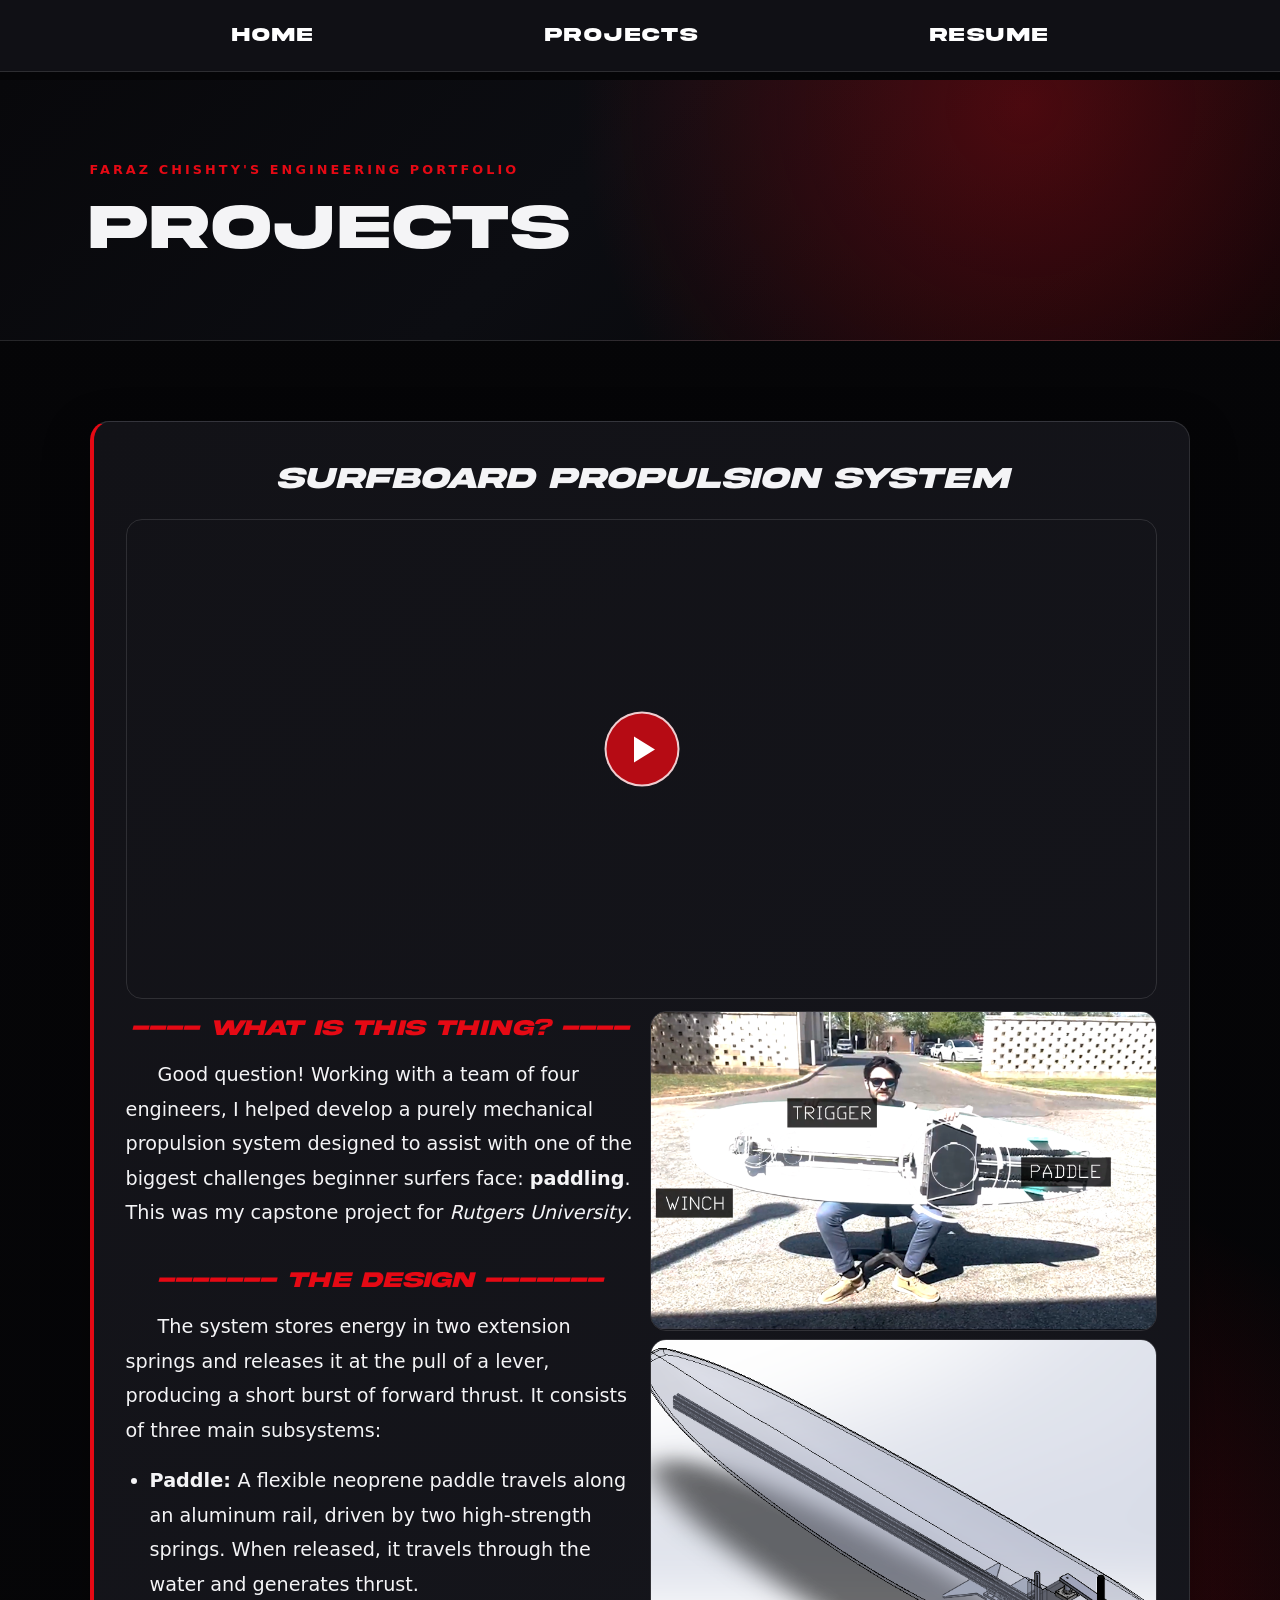
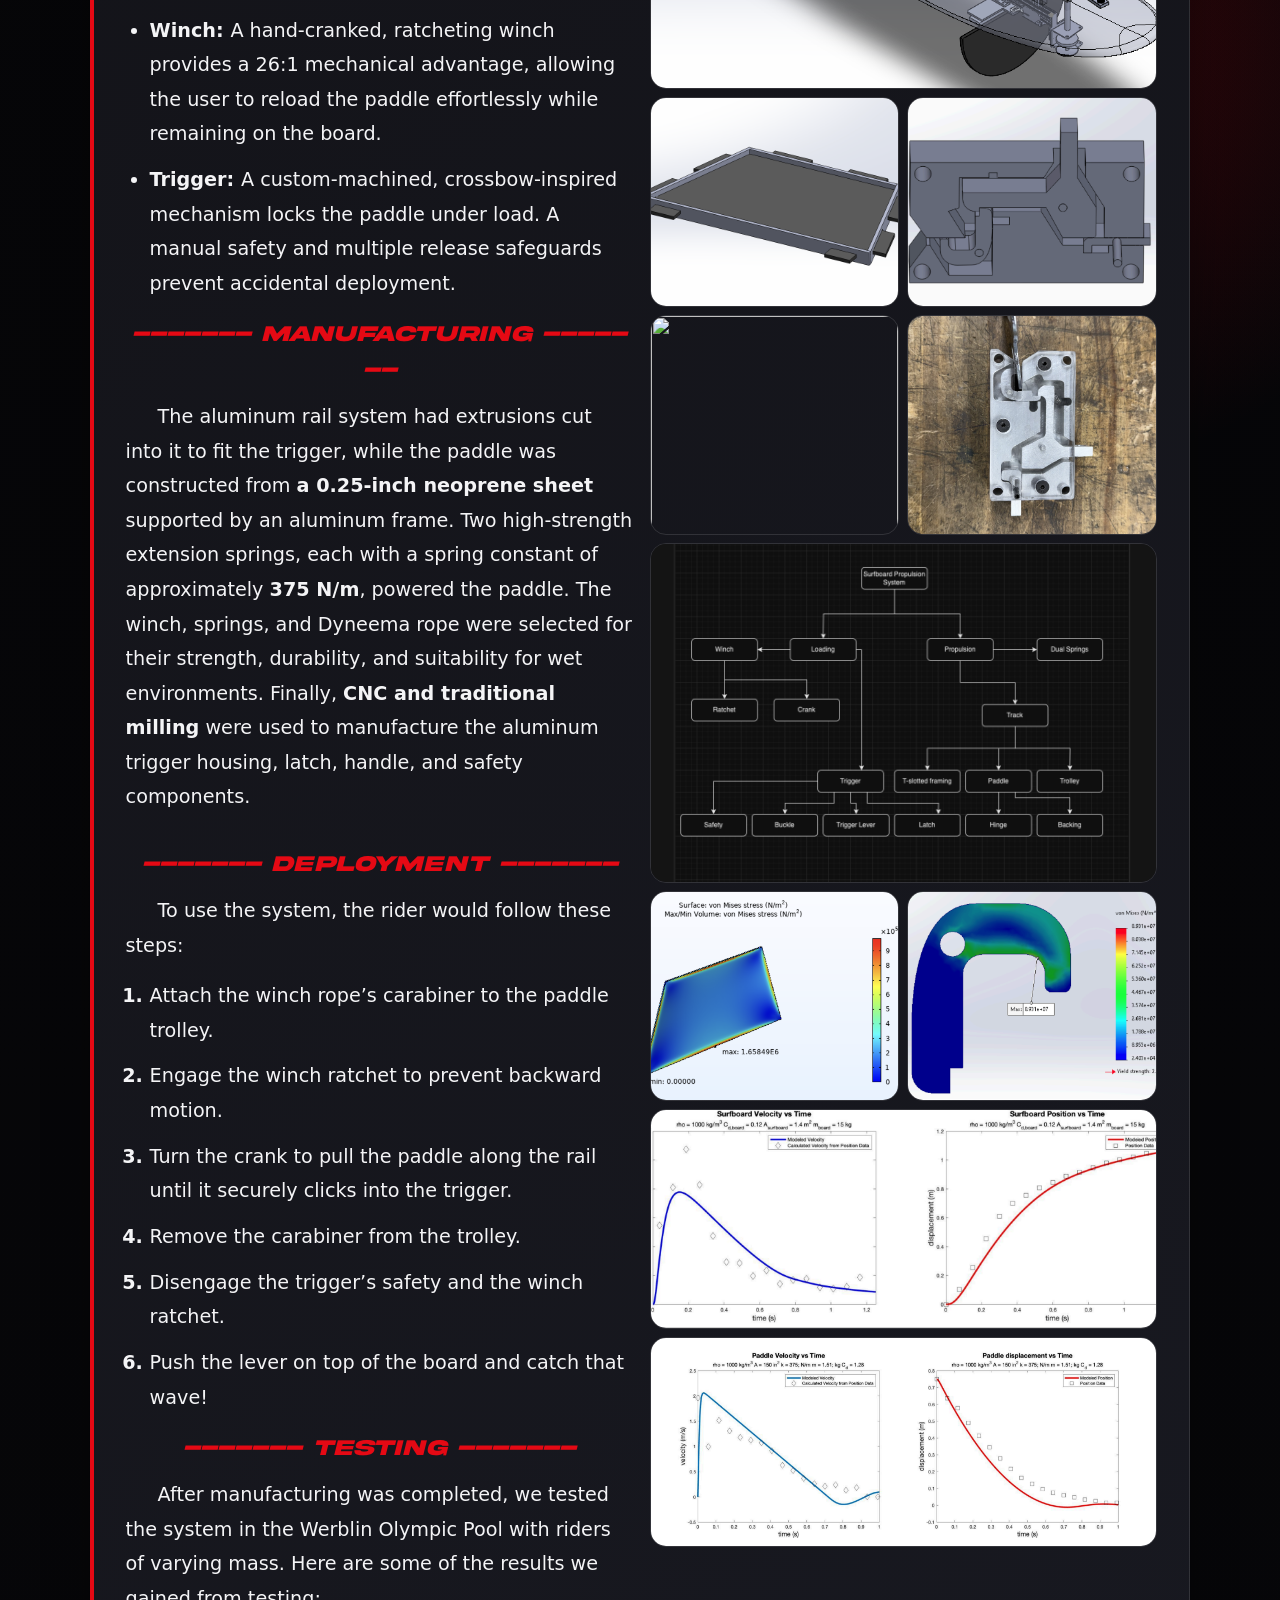
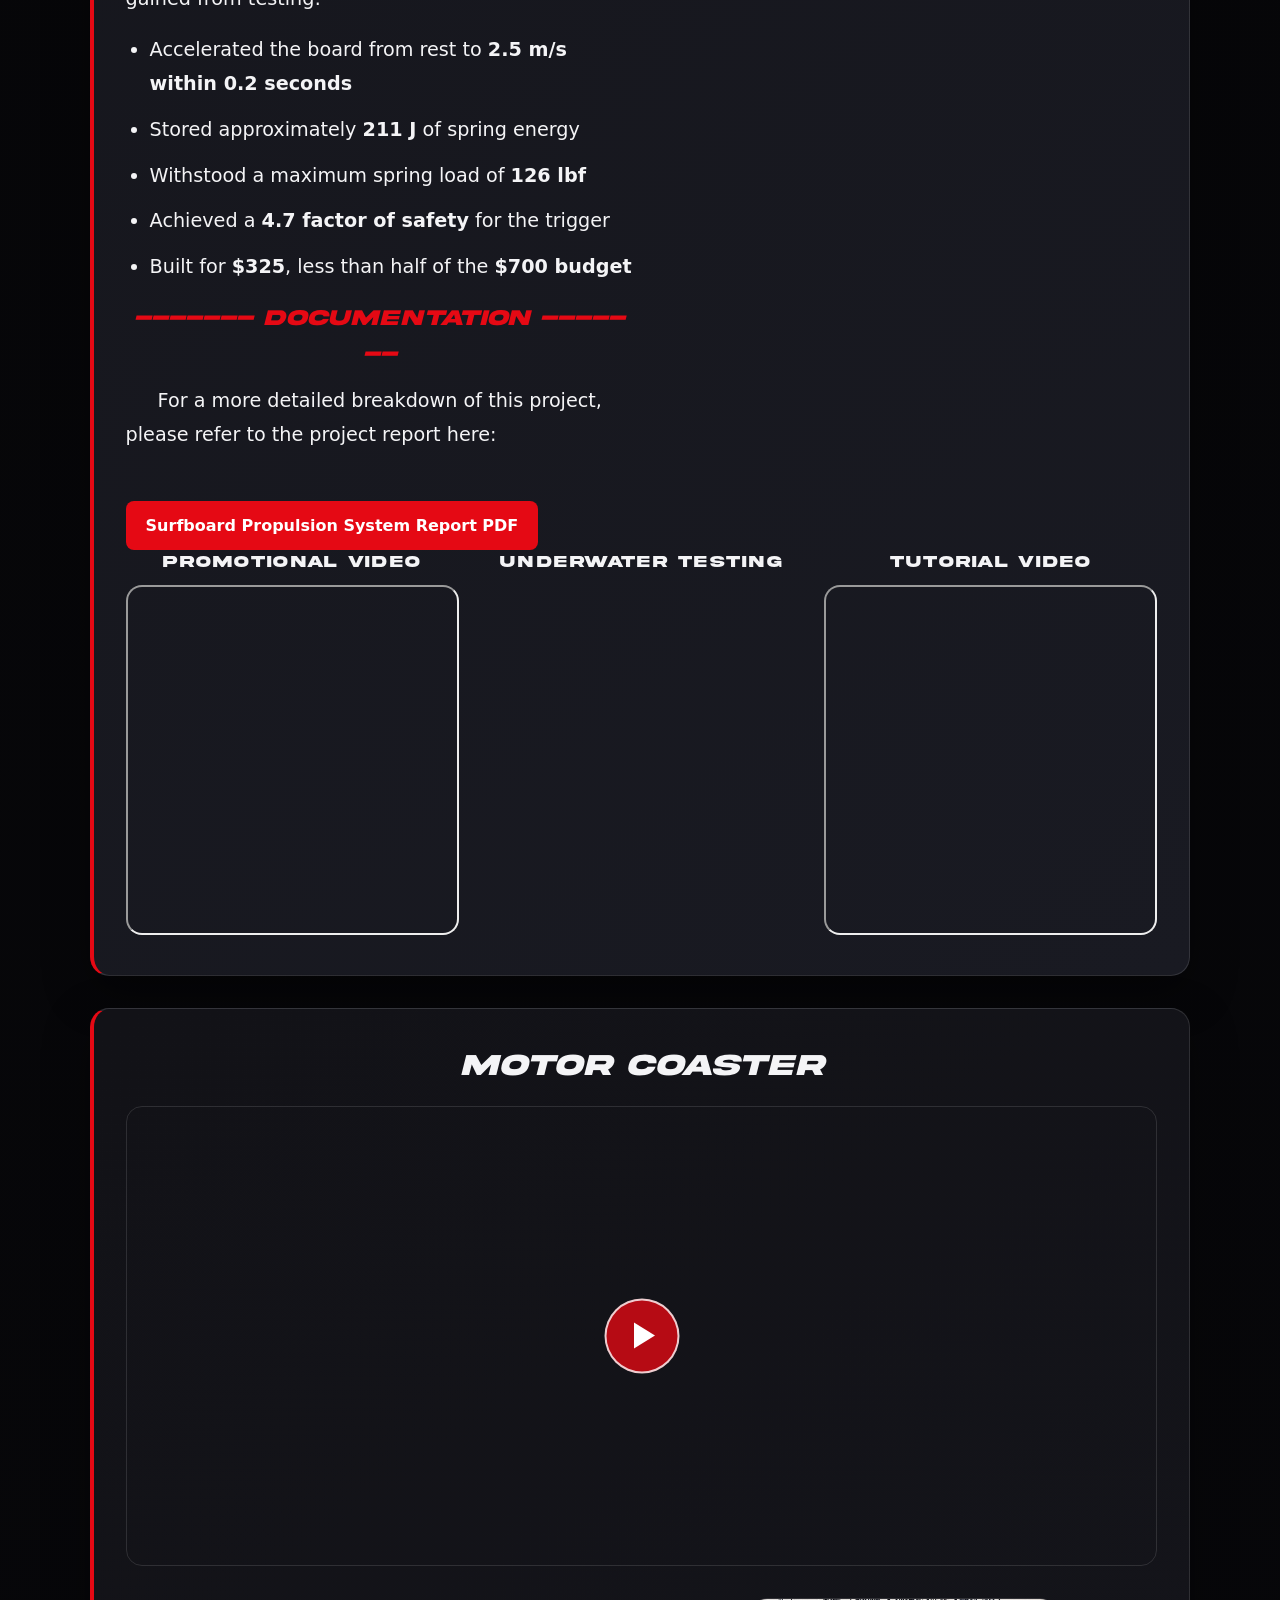
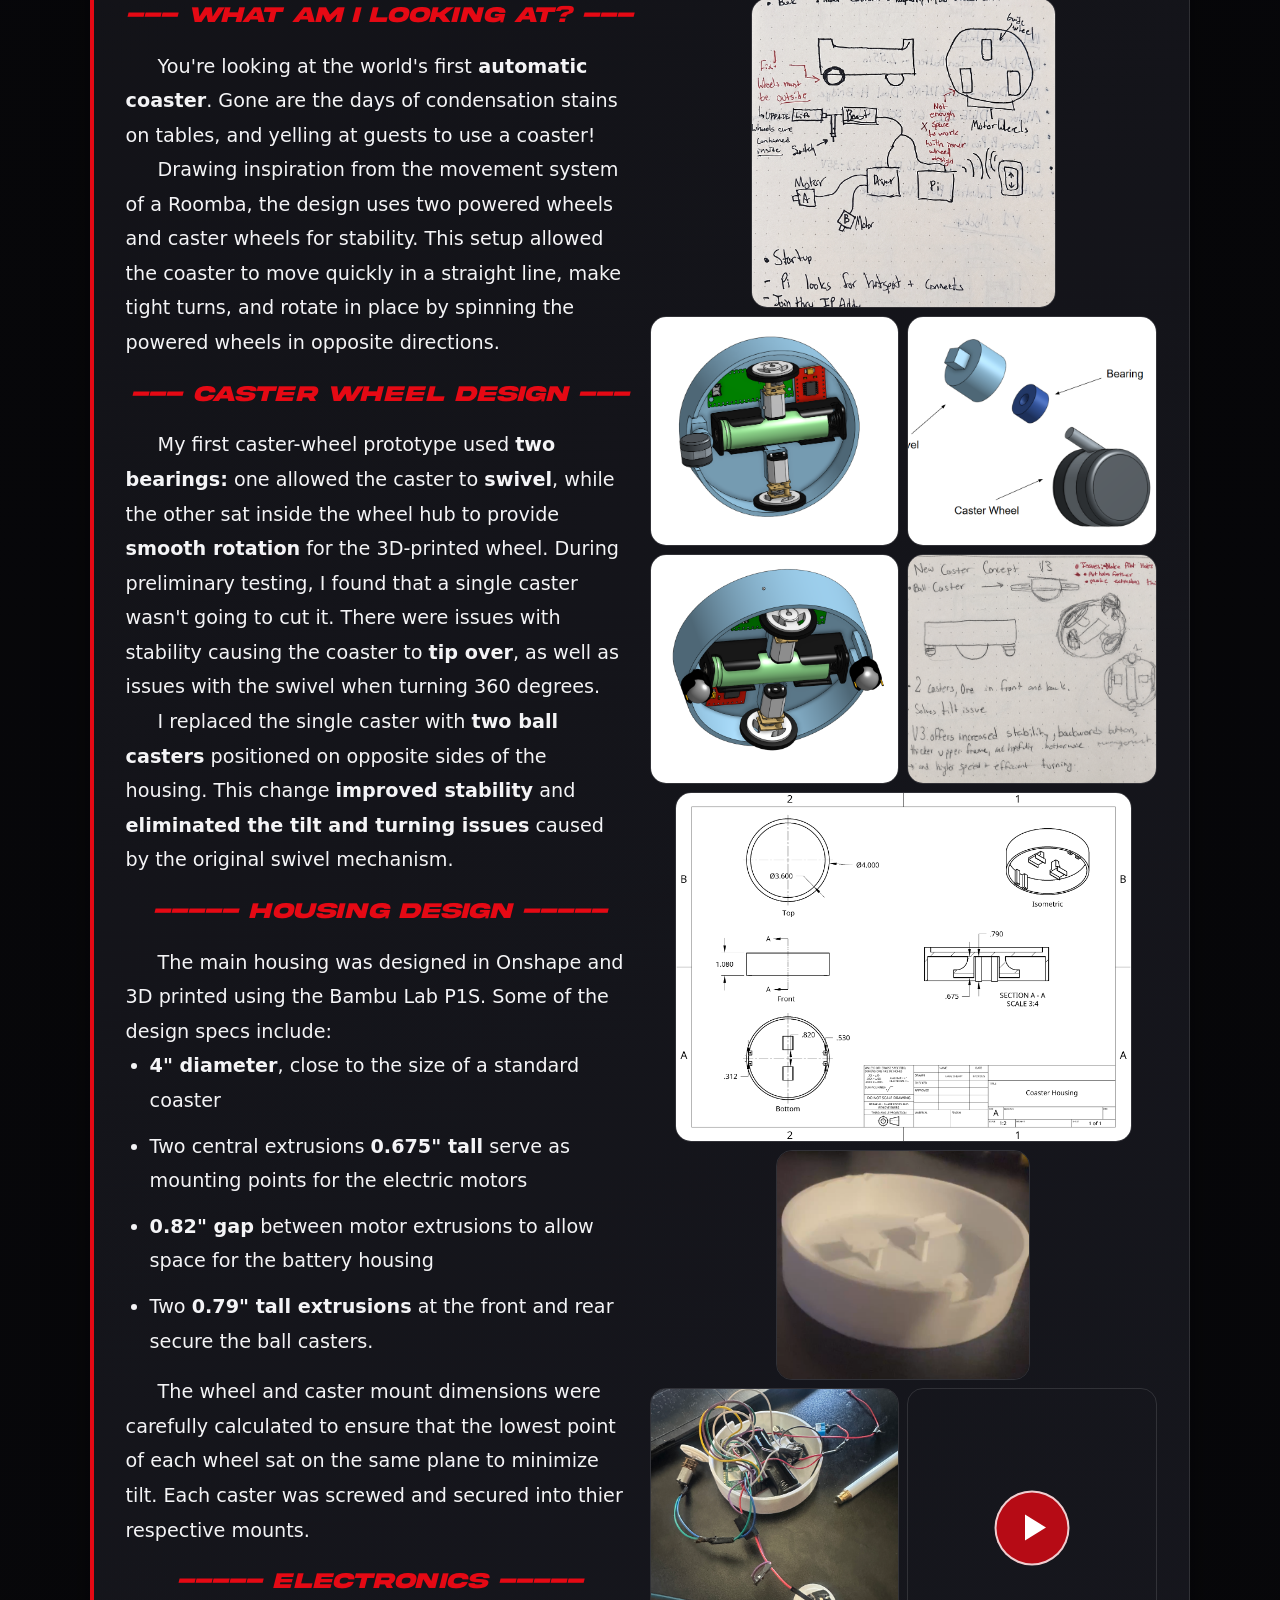
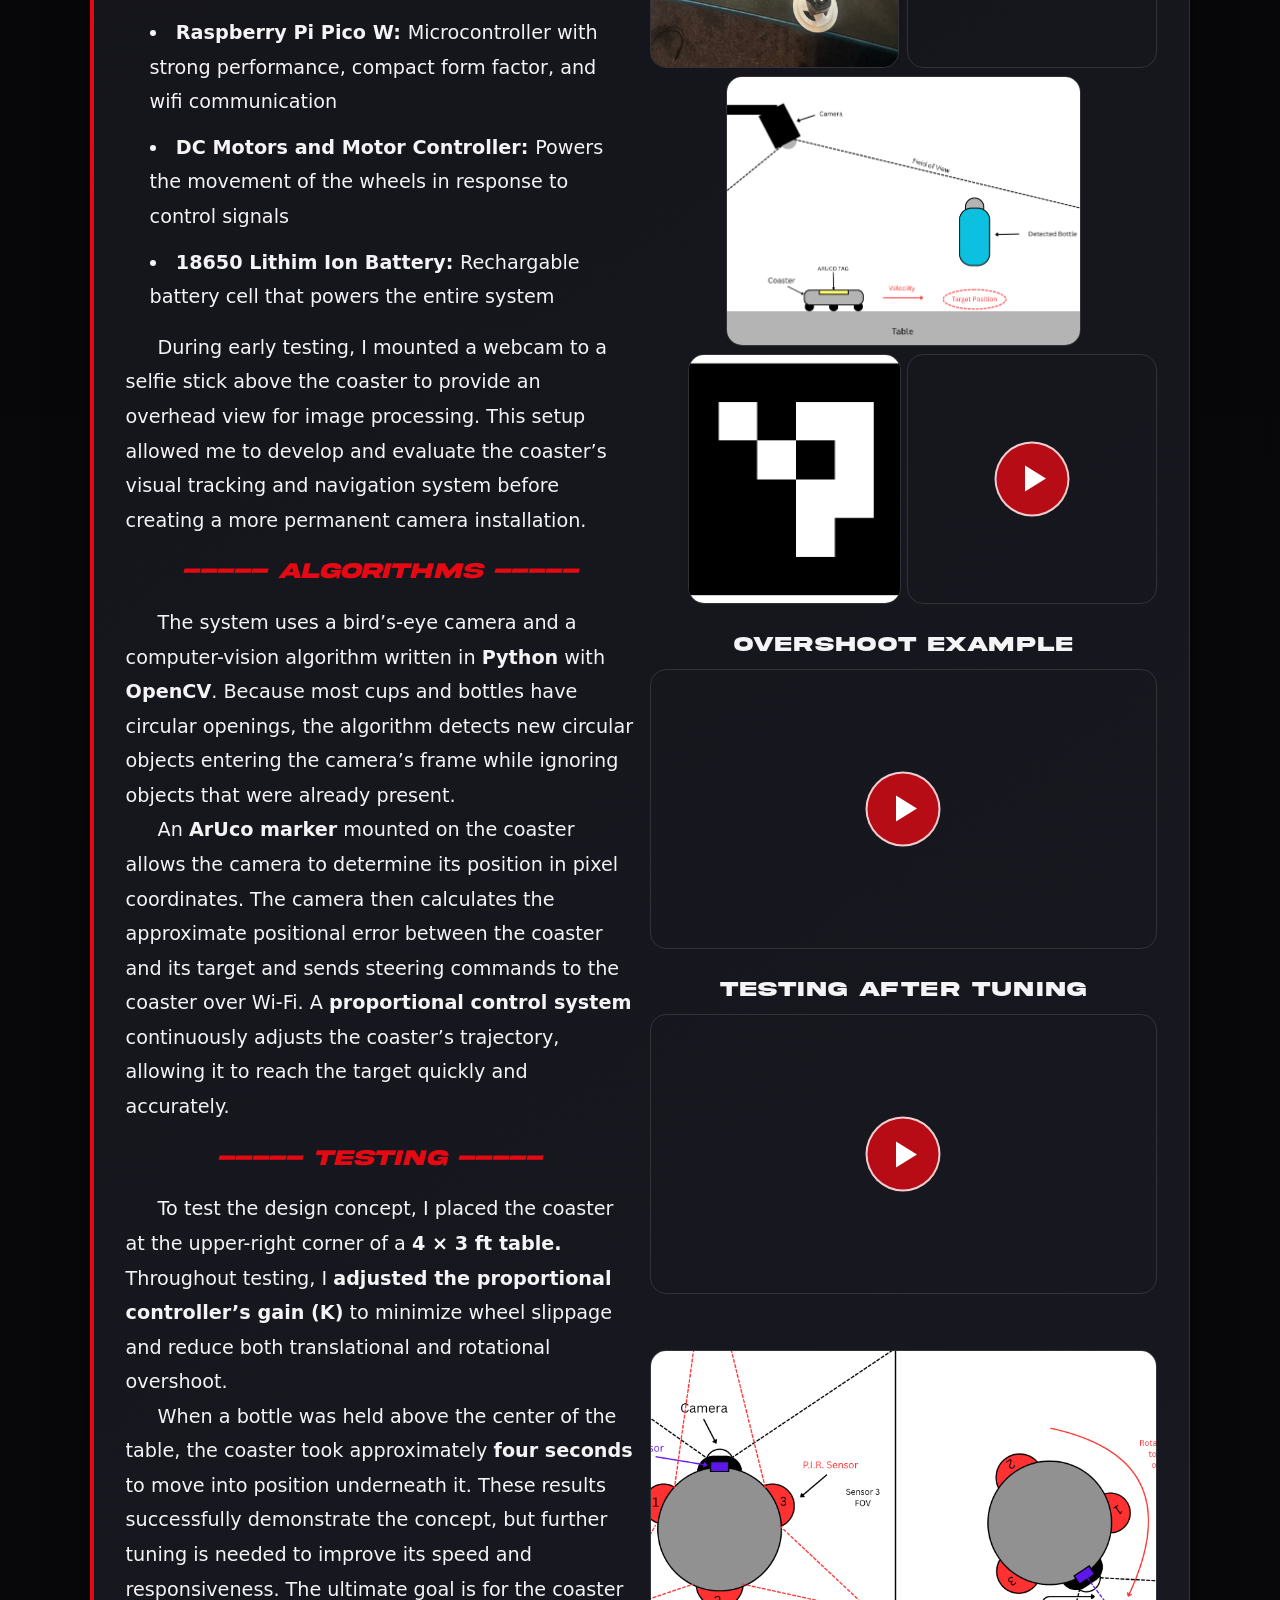
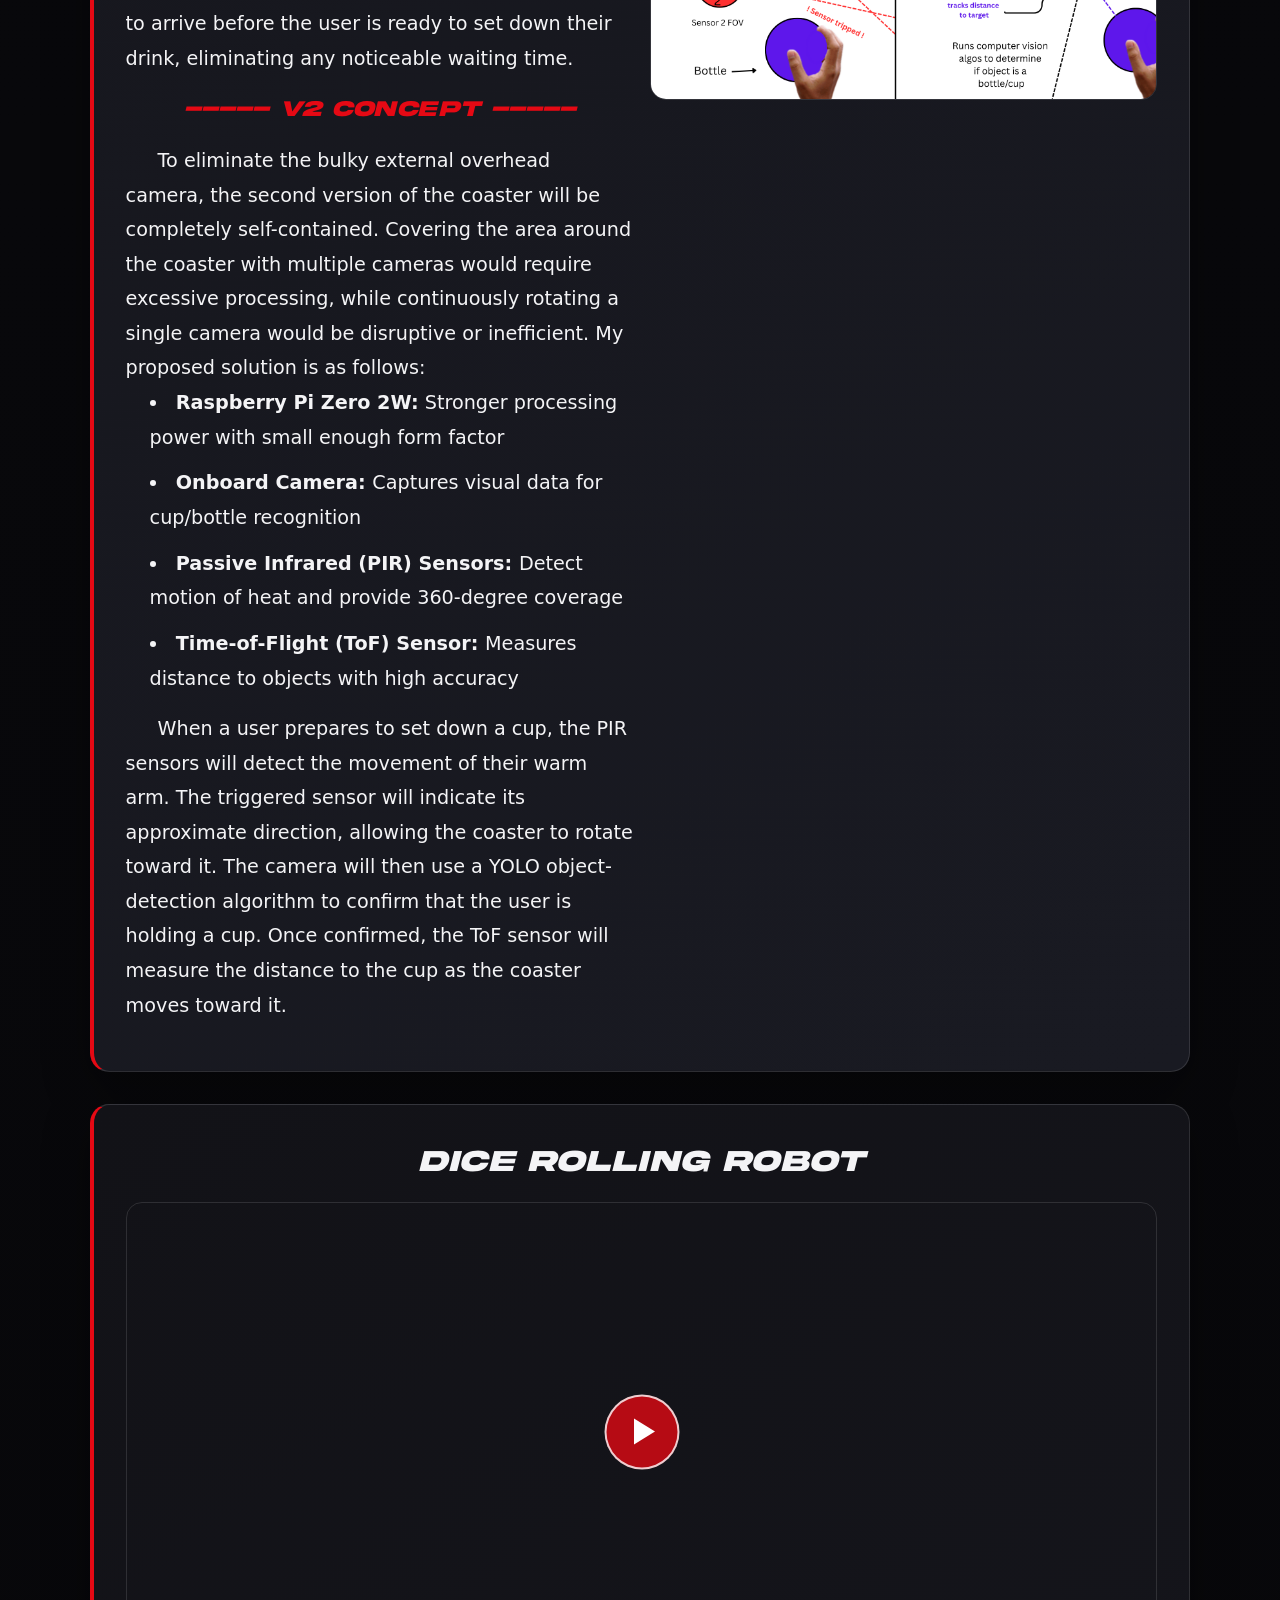
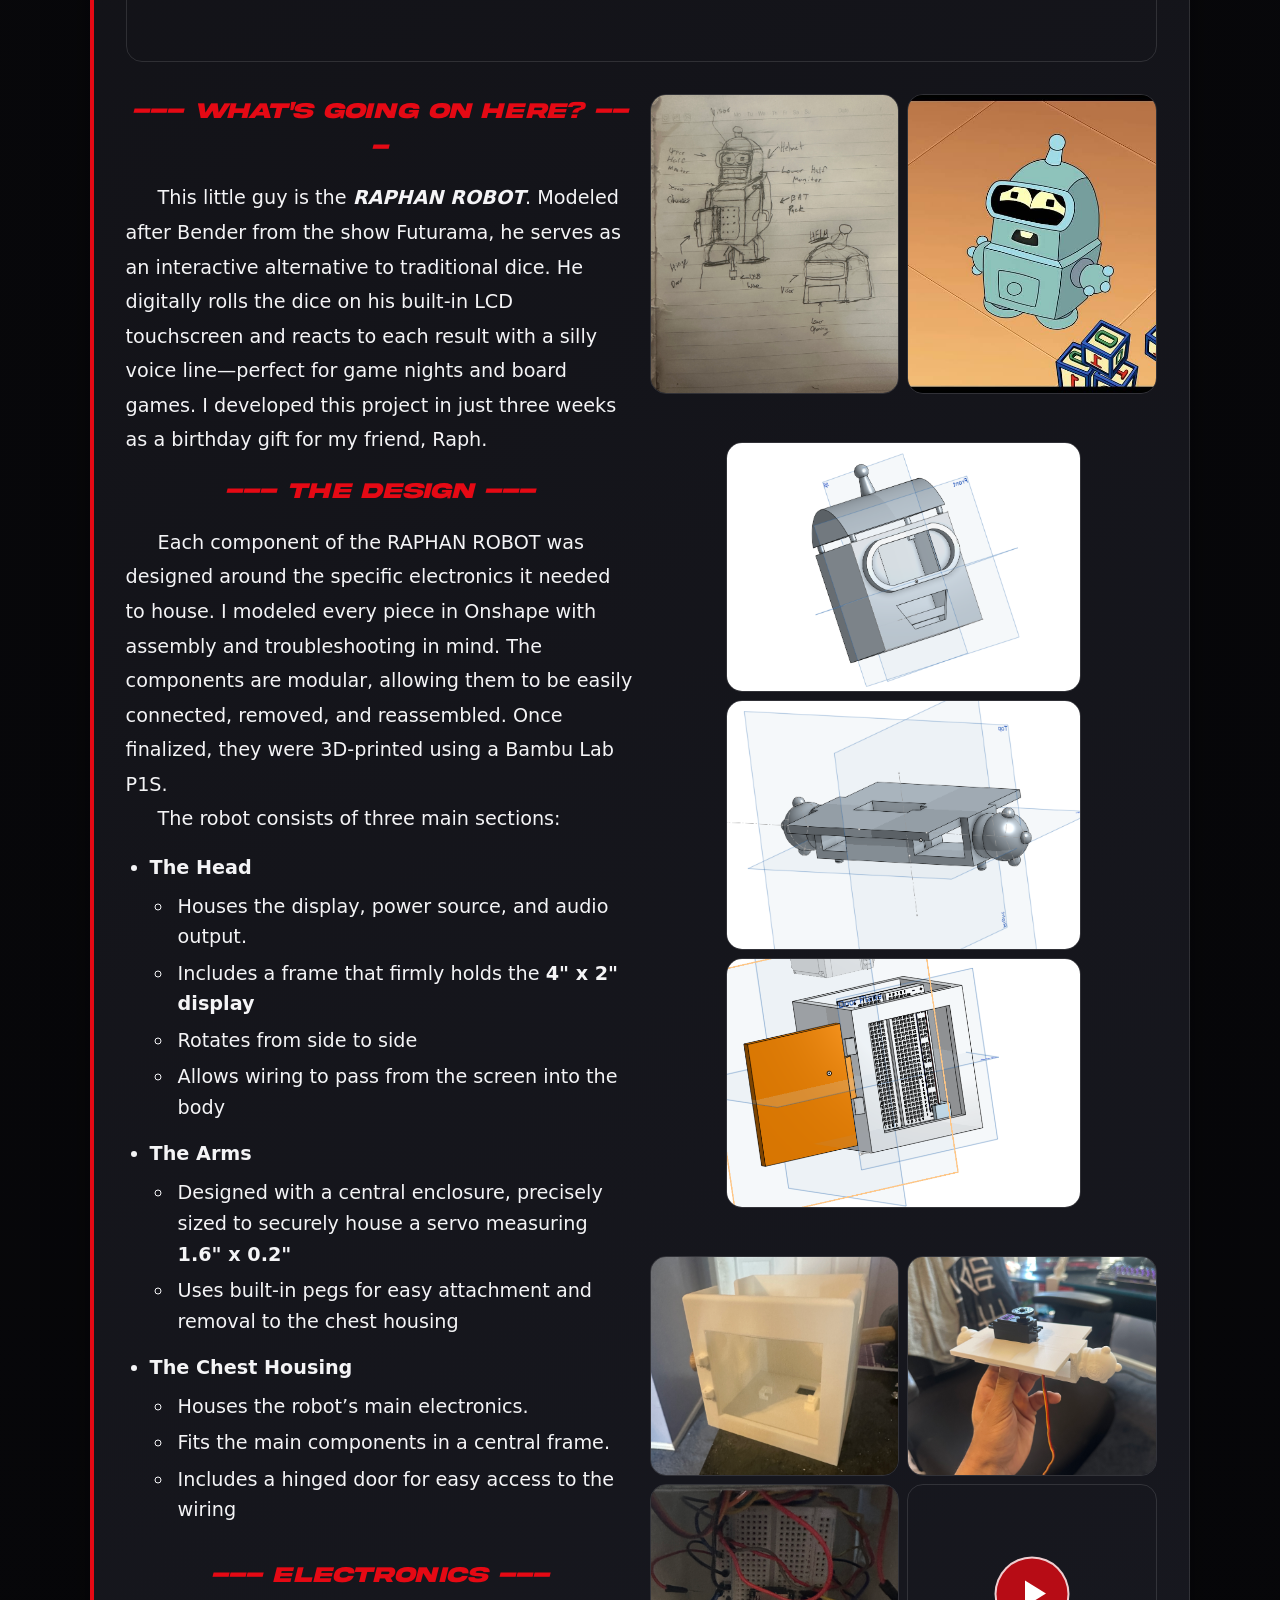
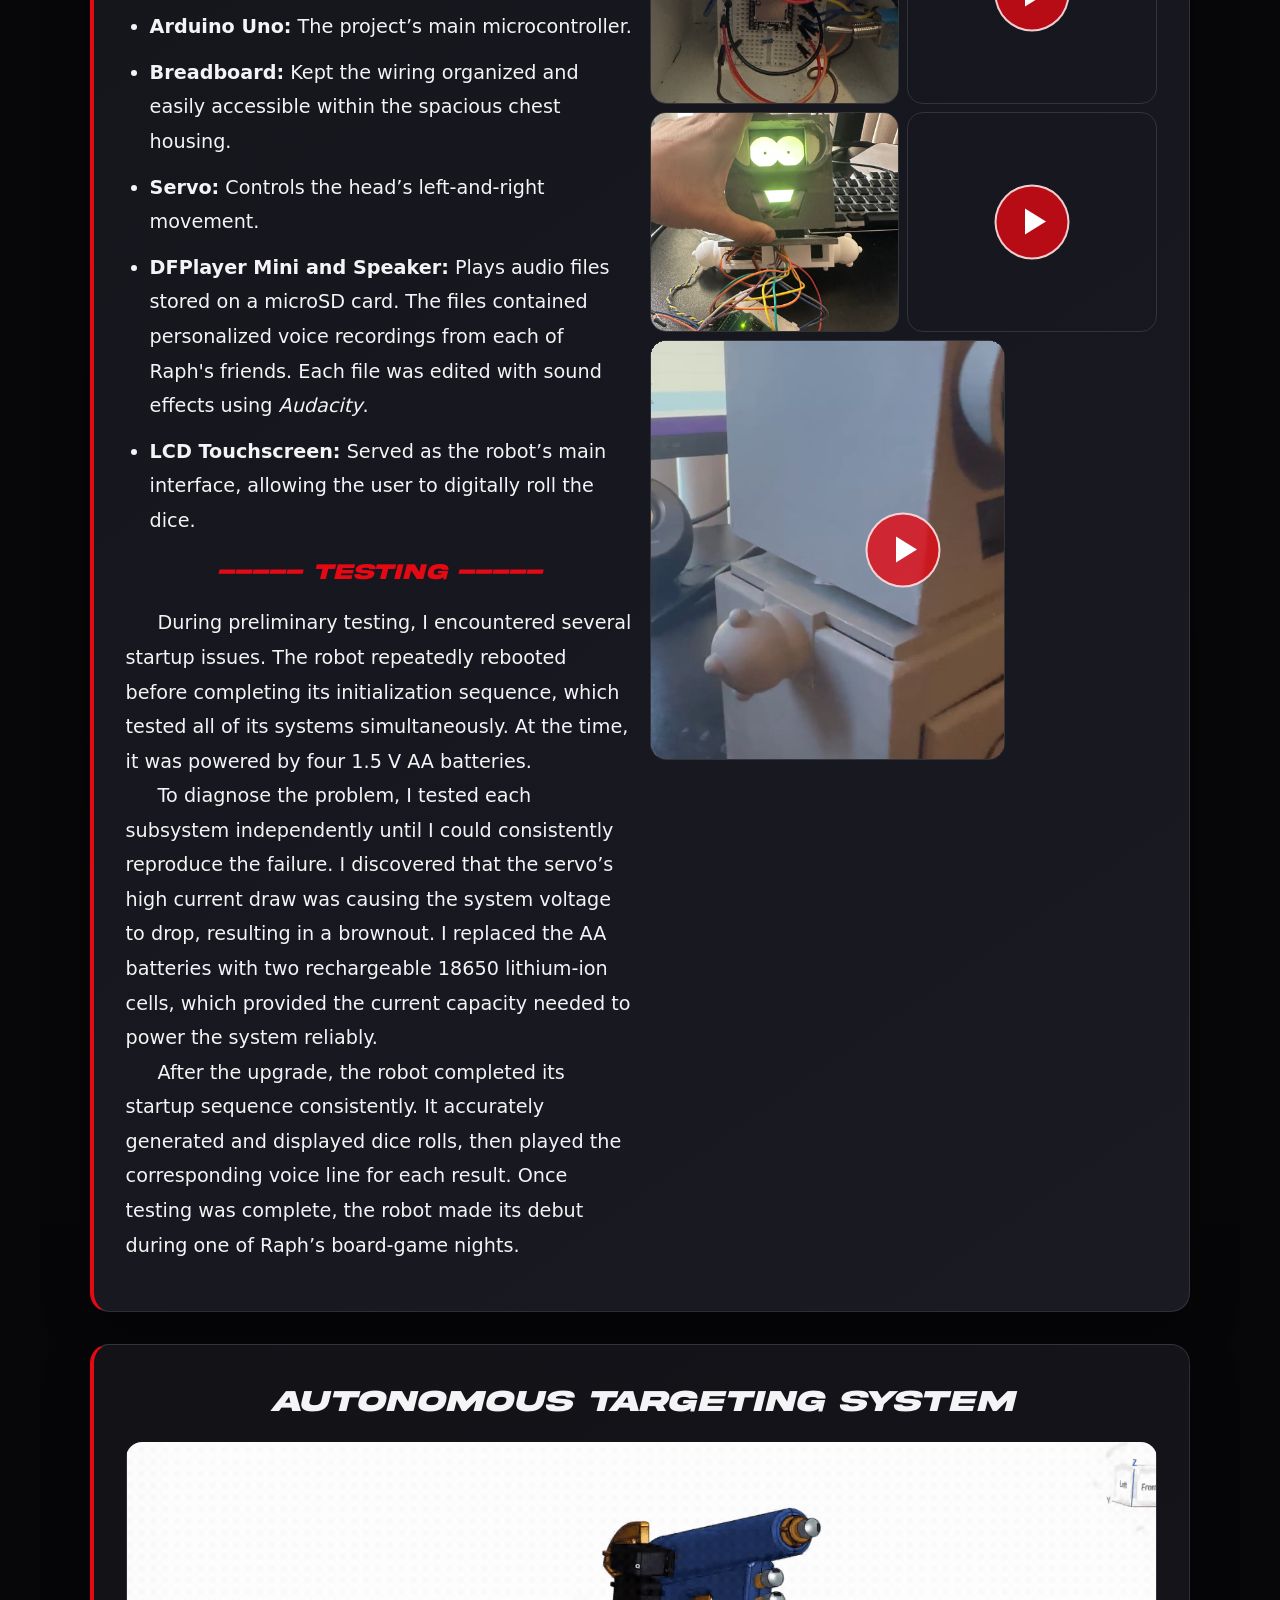
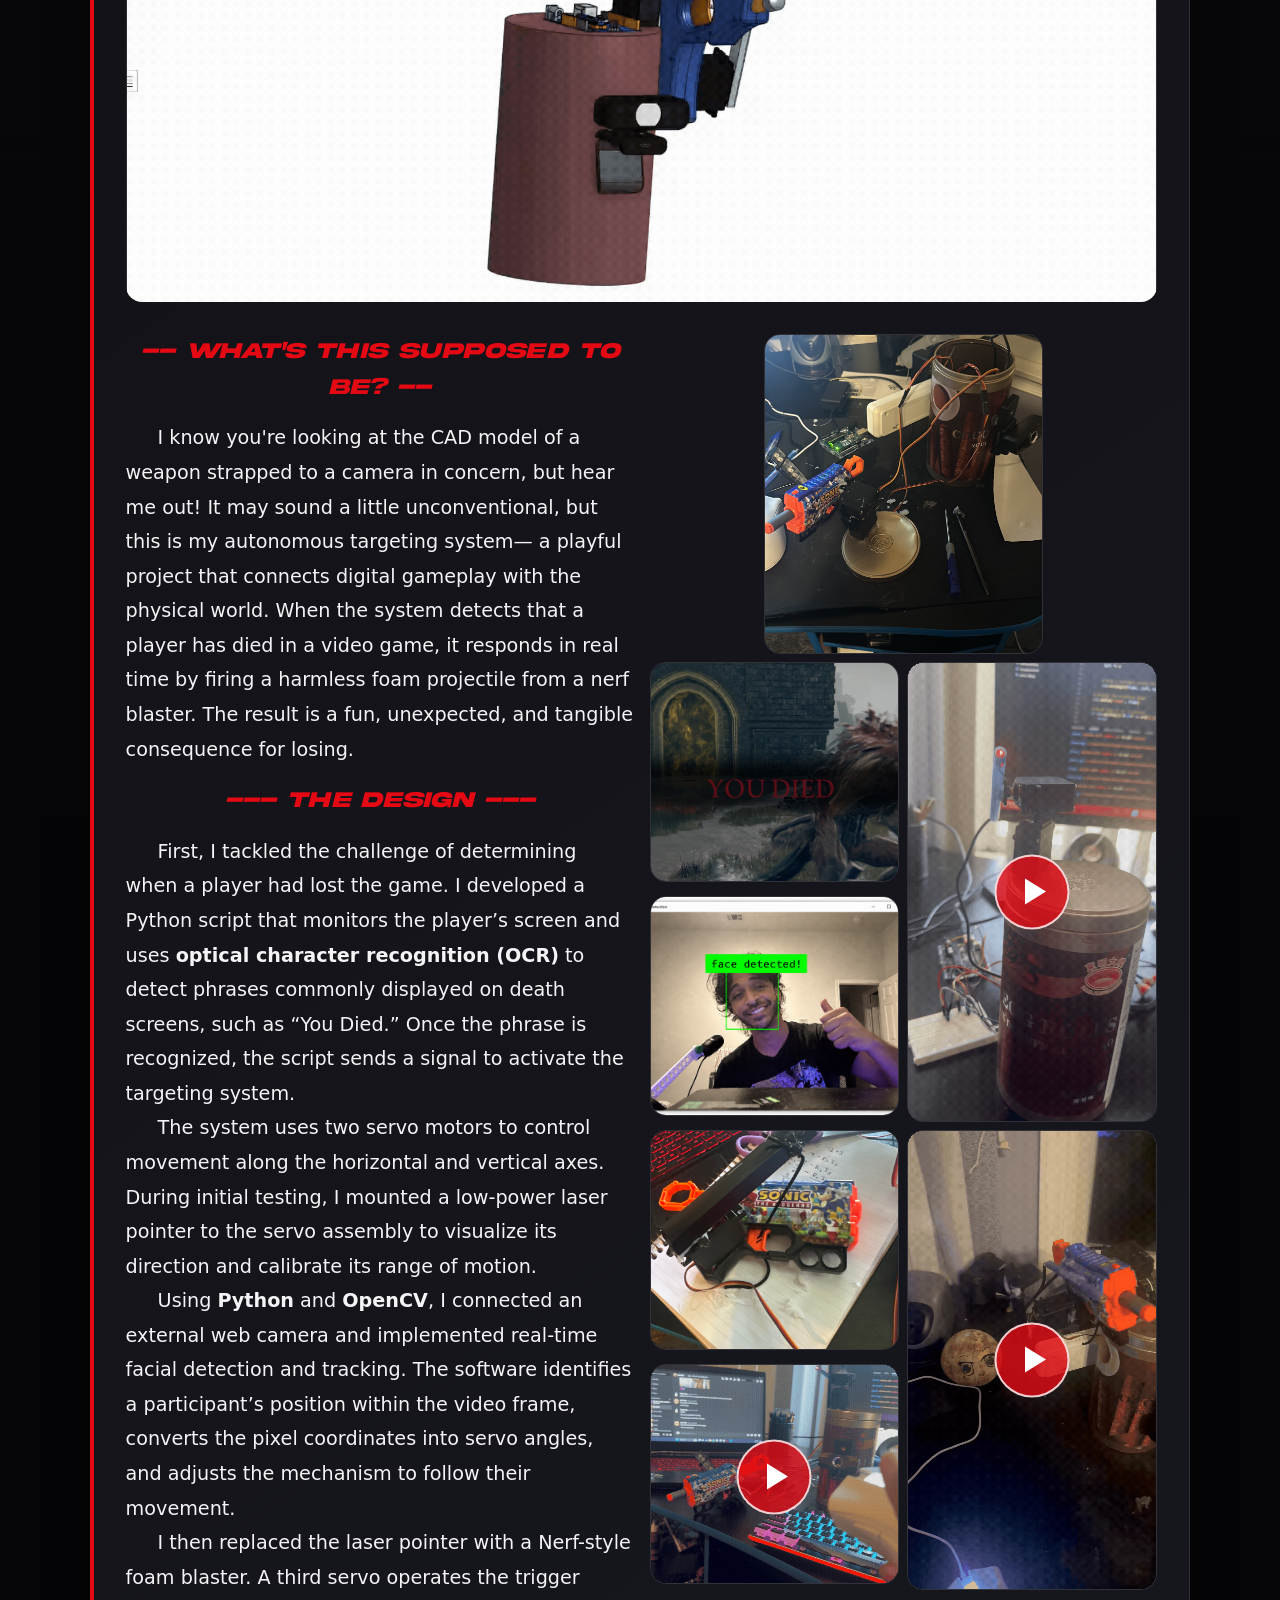
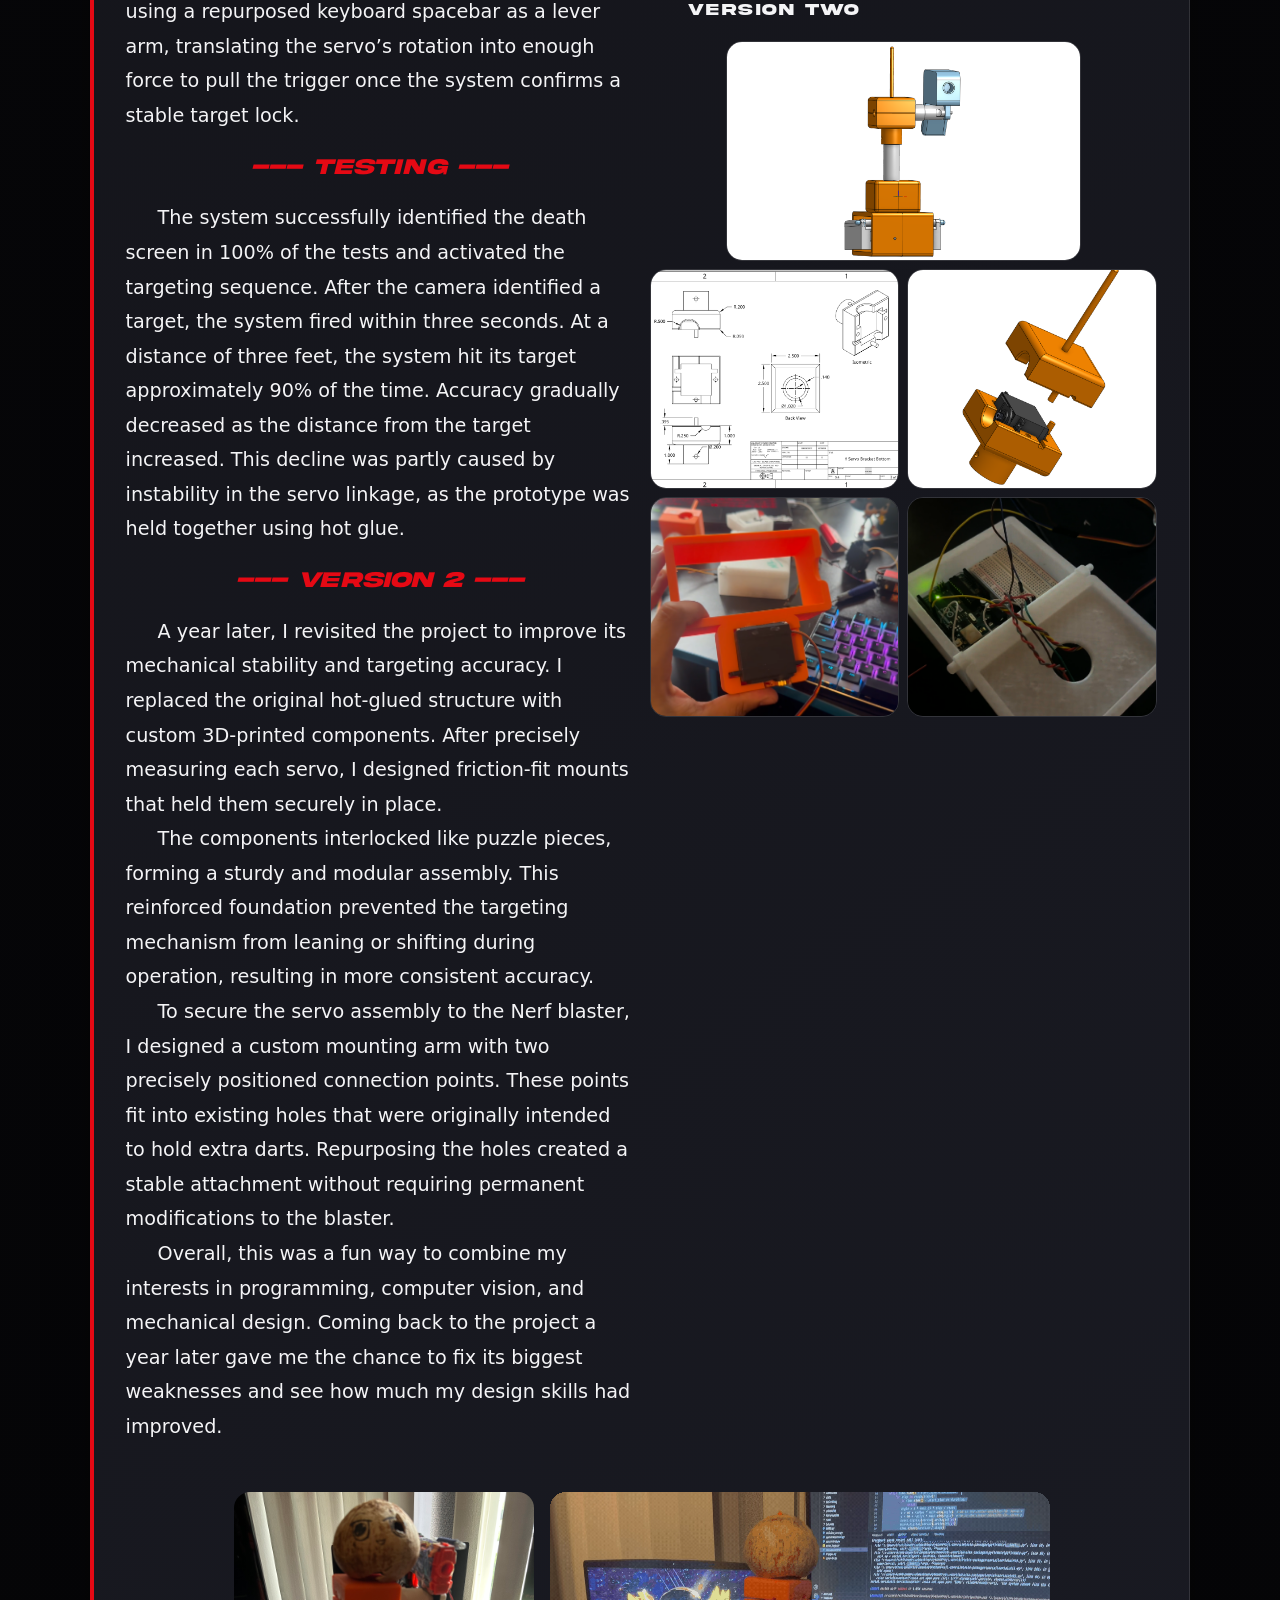
==== commit cff27183: "Almost_Done" ====
--- a/projects.html
+++ b/projects.html
@@ -10,12 +10,11 @@
 
 <body>
     <nav class="top-nav" id="top-nav">
-        <a class="nav-logo" href="index.html">Faraz Chishty</a>
 
         <div class="nav-links">
             <a href="index.html">Home</a>
             <a href="projects.html">Projects</a>
-        <a href="images/resume.pdf" target="_blank">Resume</a>
+        <a href="images/Faraz Chishty Resume.pdf" target="_blank">Resume</a>
         </div>
     </nav>
 
@@ -181,7 +180,8 @@
         <div class="media-item">
             <h3>Underwater Testing</h3>
 
-            <img class="img-testing" src="images/surfboard_motion.gif">
+            <video class="img-testing" src="images/surfboard_motion.webm" autoplay muted loop playsinline>
+            </video>
         </div>
 
         <div class="media-item">
@@ -521,31 +521,79 @@
         <div class="project-text">
             
             <h3 class="subheading"> -- What's this supposed to be? -- </h3>
-            <p>
-                </p>
-
-                        <h3 class= subheading> --- The Design ---</h3>
-            <div class="coaster-body">
-                <p>
+            <div class="targeting-body">
+                <p>
+                    I know you're looking at the CAD model of a weapon strapped to a camera in concern, but hear me out! 
+                    It may sound a little unconventional, but this is my autonomous targeting system— a playful project that connects digital gameplay with the physical world. 
+                    When the system detects that a player has died in a video game, it responds in real time by firing a harmless foam projectile from a nerf blaster. 
+                    The result is a fun, unexpected, and tangible consequence for losing.
+                </p>
+            </div>
+
+            <h3 class= subheading> --- The Design ---</h3>
+            <div class="targeting-body">
+                <p>
+                    First, I tackled the challenge of determining when a player had lost the game.
+                    I developed a Python script that monitors the player’s screen and uses <strong>optical character recognition (OCR)</strong> to detect phrases commonly displayed on death screens, such as “You Died.”
+                    Once the phrase is recognized, the script sends a signal to activate the targeting system.
+                </p>
+
+                <p> The system uses two servo motors to control movement along the horizontal and vertical axes. 
+                    During initial testing, I mounted a low-power laser pointer to the servo assembly to visualize its direction and calibrate its range of motion. 
+                </p>
+
+                <p> Using <strong>Python</strong> and <strong>OpenCV</strong>, I connected an external web camera and implemented real-time facial detection and tracking. 
+                    The software identifies a participant’s position within the video frame, converts the pixel coordinates into servo angles, and adjusts the mechanism to follow their movement. 
+                </p>
+
+                <p> 
+                    I then replaced the laser pointer with a Nerf-style foam blaster. 
+                    A third servo operates the trigger using a repurposed keyboard spacebar as a lever arm, translating the servo’s rotation into enough force to pull the trigger once the system confirms a stable target lock. 
                 </p>
             </div>
 
             <h3 class= subheading> --- Testing ---</h3>
-            <div class = "coaster-body">
-                <p>
-
+            <div class = "targeting-body">
+                <p>
+                    The system successfully identified the death screen in 100% of the tests and activated the targeting sequence.
+                    After the camera identified a target, the system fired within three seconds.
+                    At a distance of three feet, the system hit its target approximately 90% of the time.
+                    Accuracy gradually decreased as the distance from the target increased.
+                    This decline was partly caused by instability in the servo linkage, as the prototype was held together using hot glue. 
                 </p>
             </div>
 
             <h3 class= subheading> --- Version 2 ---</h3>
-            <div class="coaster-body">
-                <p>
-                </p>
+            <div class="targeting-body">
+                <p>
+                    A year later, I revisited the project to improve its mechanical stability and targeting accuracy.
+                    I replaced the original hot-glued structure with custom 3D-printed components.
+                    After precisely measuring each servo, I designed friction-fit mounts that held them securely in place.
+                </p>
+
+                <p>
+                    The components interlocked like puzzle pieces, forming a sturdy and modular assembly.
+                    This reinforced foundation prevented the targeting mechanism from leaning or shifting during operation, resulting in more consistent accuracy.
+                </p>
+
+                <p>
+                    To secure the servo assembly to the Nerf blaster, I designed a custom mounting arm with two precisely positioned connection points.
+                    These points fit into existing holes that were originally intended to hold extra darts.
+                    Repurposing the holes created a stable attachment without requiring permanent modifications to the blaster.
+                </p>
+
+                <p>
+                    Overall, this was a fun way to combine my interests in programming, computer vision, and mechanical design.
+                    Coming back to the project a year later gave me the chance to fix its biggest weaknesses and see how much my design skills had improved.
+                </p>
+
             </div>
         </div>
         
         <div class="project-media">
 
+            <img class = "img-targeting_overview" src="images/targeting/targeting_overview.JPG">
+
             <img class="img-targeting_died" src="images/targeting/targeting_died.jpeg">
 
             <img class="img-targeting_face" src="images/targeting/targeting_face.png">
@@ -554,8 +602,6 @@
                 <video class="project-video img-targeting_tracking" src="images/targeting/targeting_tracking.webm" muted playsinline></video>
                 <button type="button" class="play-button" aria-label="Play video"></button>
             </div>
-
-            <img class="img-targeting_code" src ="images/targeting/targeting_code.png">
                      
             <div class="muted-video targeting-pan-video">
                 <video class="project-video img-targeting_pan" src="images/targeting/targeting_pan.webm" muted playsinline></video>
@@ -583,16 +629,33 @@
 
             <img class = "img-targeting_box" src="images/targeting/targeting_box.png">
 
-            <img class = "img-targeting_2" src="images/targeting/targeting_2.png">
-
-            <div class="muted-video">
-                <video class="project-video img-targeting_2motion" src="images/targeting/targeting_2motion.webm" muted playsinline></video>
-                <button type="button" class="play-button" aria-label="Play video"></button>
-            </div>
-
-        </div>
-
-    </div>
+        </div>
+
+
+
+    </div>
+
+<div class="bottom-media">
+  <img
+    class="bottom-image"
+    src="images/targeting/targeting_2.png"
+    alt="Final targeting system">
+
+  <div class="muted-video bottom-video">
+    <video
+      class="project-video"
+      src="images/targeting/targeting_2motion.webm"
+      muted
+      playsinline>
+    </video>
+
+    <button
+      type="button"
+      class="play-button"
+      aria-label="Play video">
+    </button>
+  </div>
+</div>
 
 </section>
 
--- a/style.css
+++ b/style.css
@@ -277,11 +277,18 @@
   z-index: 1;
 }
 
-.project-gallery img {
+.project-gallery img,
+.project-gallery video {
   width: 100%;
   height: 100%;
   object-fit: cover;
   display: block;
+}
+
+.project-gallery video {
+  border: 0;
+  margin: 0;
+  padding: 0;
 }
 
 /* Red/dark overlay over the images */
@@ -331,9 +338,9 @@
   color: #fff;
 }
 
-/* Shared project card GIF hover behavior
+/* Shared project card animated-preview hover behavior
    - Side still images show by default.
-   - Side animated GIFs fade in on card hover.
+   - Side animated videos fade in on card hover.
    - The red gradient and diagonal stripe overlay fade out on card hover.
    This is the same behavior originally used on the dice roller card,
    now applied to every project card that uses the gallery-left/right classes.
@@ -710,6 +717,15 @@
   margin-bottom: 0.35rem;
 }
 
+.targeting-body {
+  font-family: var(--font-body);
+  font-size: 1.2rem;
+  margin-bottom: 1rem;
+  margin-top: 1rem;
+  text-indent: 2rem;
+}
+
+
 /* Individual image classes : SURFBOARD-----------------------------------------------------------------*/
 
 .img-subsystems {
@@ -928,7 +944,7 @@
   grid-column: 1 / -1;
   width: 70%;
   justify-self: center;
-  margin-top: 5rem;
+  margin-top: 2.5rem;
 }
 .project-media .img-dice_servo_CAD {
   height: 250px;
@@ -942,7 +958,7 @@
   height: 250px;
   width: 70%;
   justify-self: center;
-  margin-bottom: 5rem;
+  margin-bottom: 2.5rem;
 }
 
 .project-media .img-dice_final_CAD {
@@ -959,7 +975,7 @@
 .img-dice_head,
 .img-dice_testing_rotate,
 .img-dice_rolling {
-  height: 250px;
+  height: 220px;
 }
 
 .full-width-video .img-dice_bot_final {
@@ -1033,17 +1049,20 @@
   pointer-events: none;
 }
 
+.project-media .img-targeting_overview {
+  height: 320px;
+  grid-column: 1 / -1;
+  justify-self: center;
+  width: 55%;
+}
 
 .img-targeting_died {
-    grid-column: 1 / -1;
-    grid-row: 1;
-    height: 320px;
+    height: 220px;
 }
 
 .img-targeting_face {
   height: 220px;
   grid-column: 1;
-  grid-row: 2;
 }
 
 .img-targeting_tracking {
@@ -1077,9 +1096,11 @@
   grid-row: 4 / span 2;
 }
 
-.img-targeting_CADV2 {
-  height: 320px;
-  grid-column: 1 / -1;
+.project-media .img-targeting_CADV2 {
+  height: 220px;
+  grid-column: 1 / -1;
+  width: 70%;
+  justify-self: center;
 }
 
 .img-targeting_drawing {
@@ -1098,15 +1119,66 @@
   height: 220px;
 }
 
-.img-targeting_2 {
-  height: 290px;
-}
-
-.img-targeting_2motion {
-  height: 290px;
+.bottom-media {
+  display: flex;
+  justify-content: center;
+  align-items: center;
+  gap: 1rem;
+  margin-top: 2rem;
+}
+
+/* Edit the image size here */
+.bottom-media > img.bottom-image {
+  flex: 0 0 auto;
+  width: 300px;
+  height: 310px;
+  max-width: 400px;
+  object-fit: cover;
+  border-radius: 1rem;
+}
+
+/* Edit the video size here */
+.bottom-video {
+  position: relative;
+  width: 500px;
+  height: 310px;
+}
+
+.bottom-video video {
+  display: block;
+  width: 100%;
+  height: 100%;
+  object-fit: cover;
+  border-radius: 1rem;
 }
 
 /* Add future images like:
 .img-cad { grid-column: 1 / -1; height: 250px; }
 .img-render { height: 200px; }
-*/+*/
+
+/* NAV PART 2 ---------------------- */
+
+.top-nav {
+  display: flex;
+  align-items: center;
+  width: 100%;
+  padding: 1.25rem 2rem;
+  box-sizing: border-box;
+}
+
+.nav-links {
+  display: flex;
+  justify-content: space-evenly;
+  align-items: center;
+  width: 100%;
+}
+
+.nav-links a {
+  font-family: "Akira Expanded", var(--font-display), sans-serif;
+  font-size: 1.2rem;
+  font-weight: 700;
+  text-transform: uppercase;
+  text-decoration: none;
+  letter-spacing: 0.06em;
+}
